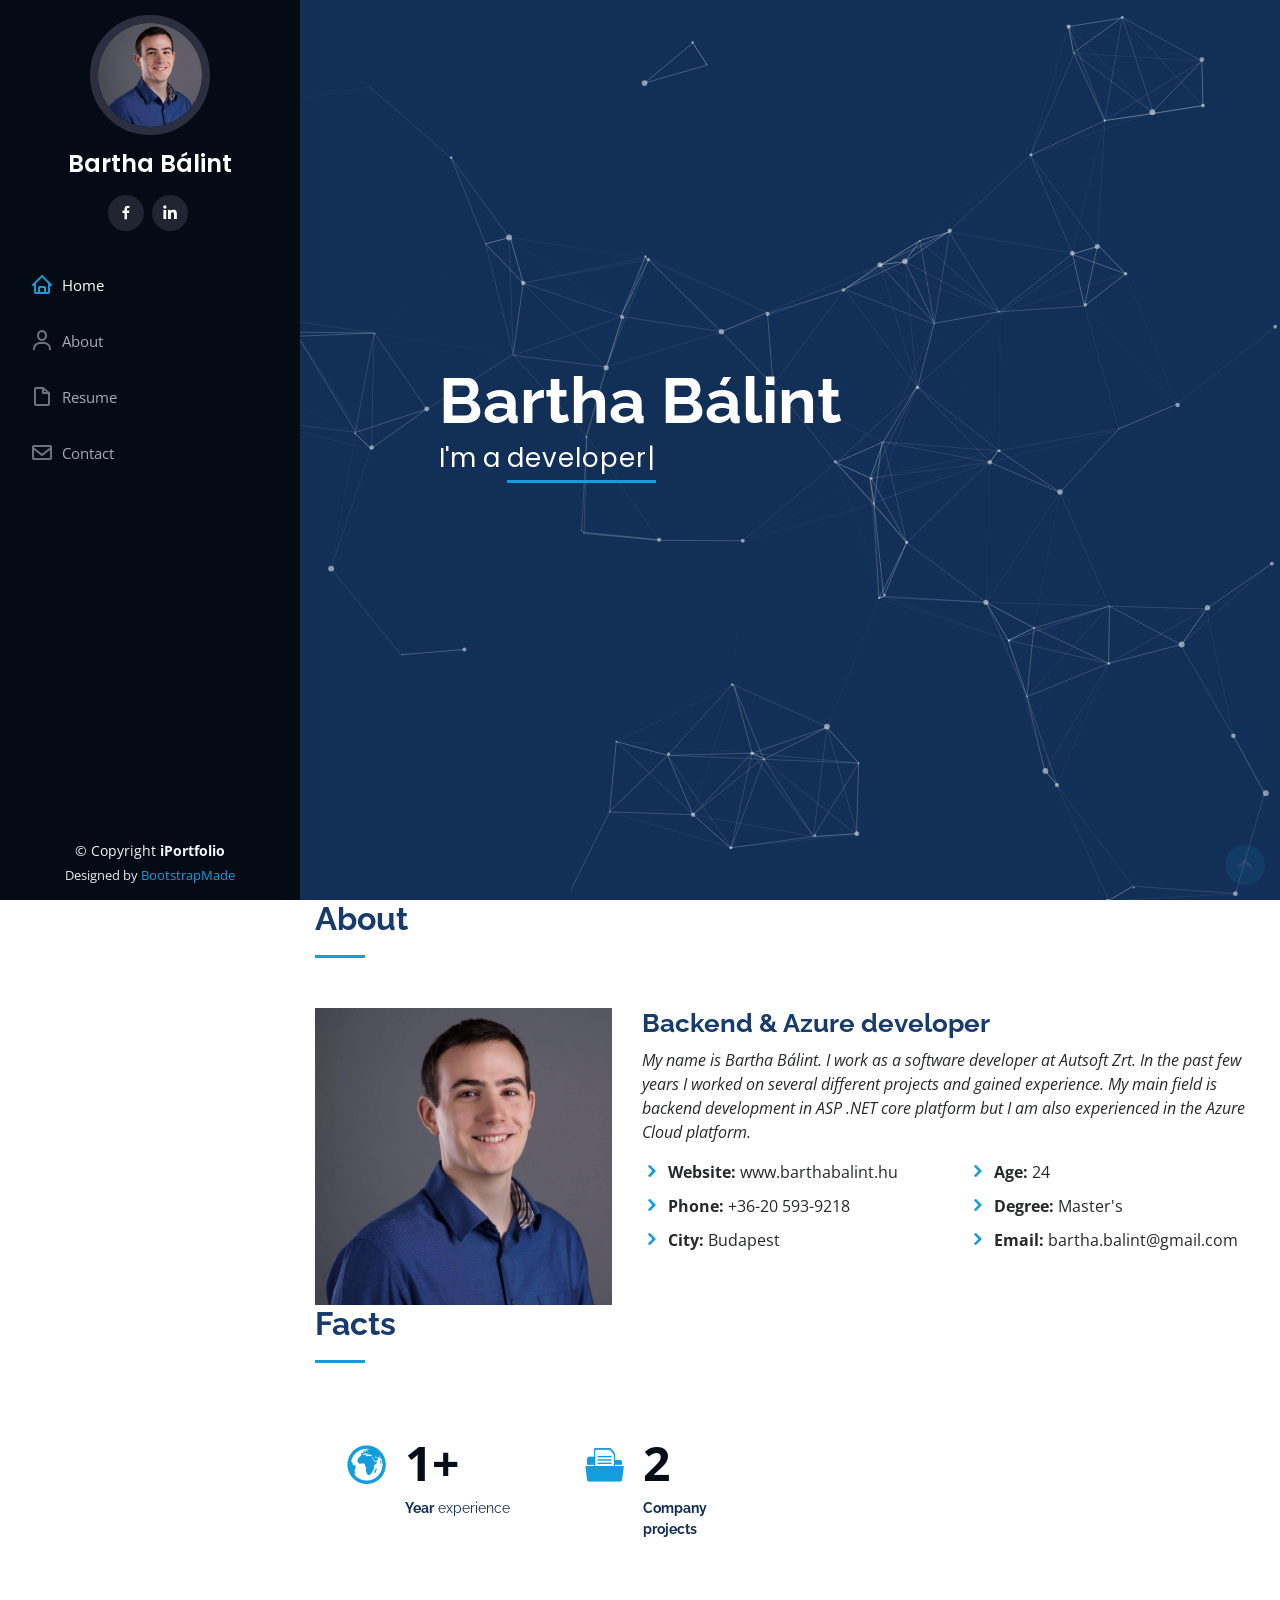
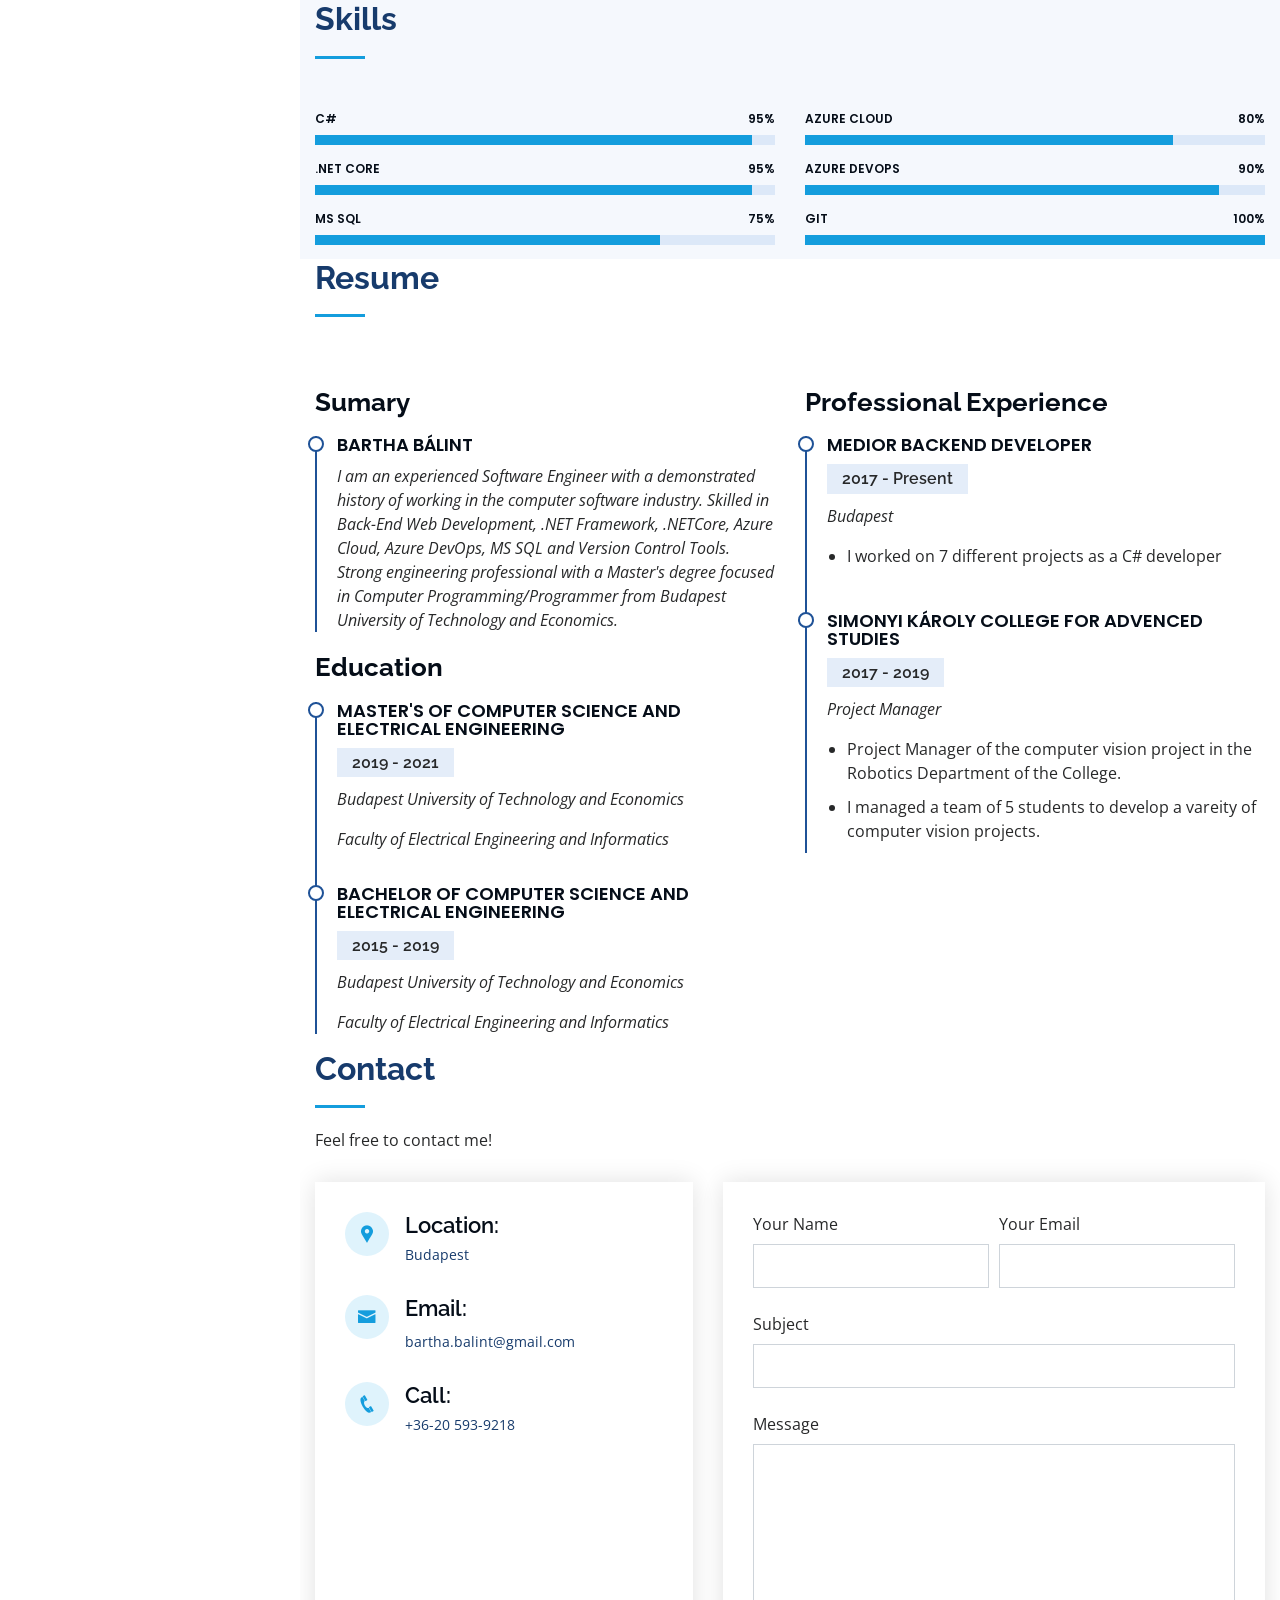
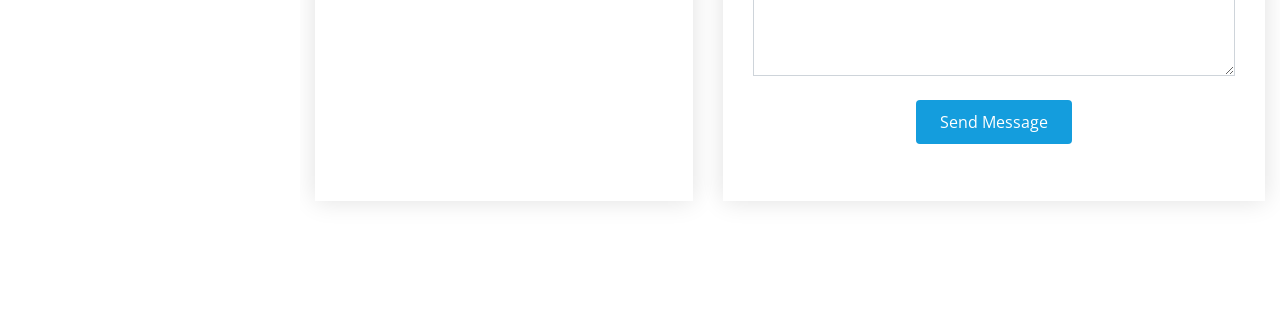
==== index.html @ 51ddffc6 "email fix" ====
<!DOCTYPE html>
<html lang="en">

<head>
  <meta charset="utf-8">
  <meta content="width=device-width, initial-scale=1.0" name="viewport">

  <title>Bálint Bartha's resume site</title>
  <meta content="" name="description">
  <meta content="" name="keywords">

  <!-- Favicons -->
  <link href="assets/img/bb-icon-29.jpg" rel="icon">
  <link href="assets/img/bb-icon-29.jpg" rel="apple-touch-icon">

  <!-- Google Fonts -->
  <link href="https://fonts.googleapis.com/css?family=Open+Sans:300,300i,400,400i,600,600i,700,700i|Raleway:300,300i,400,400i,500,500i,600,600i,700,700i|Poppins:300,300i,400,400i,500,500i,600,600i,700,700i" rel="stylesheet">

  <!-- Vendor CSS Files -->
  <link href="assets/vendor/bootstrap/css/bootstrap.min.css" rel="stylesheet">
  <link href="assets/vendor/icofont/icofont.min.css" rel="stylesheet">
  <link href="assets/vendor/boxicons/css/boxicons.min.css" rel="stylesheet">
  <link href="assets/vendor/venobox/venobox.css" rel="stylesheet">
  <link href="assets/vendor/owl.carousel/assets/owl.carousel.min.css" rel="stylesheet">
  <link href="assets/vendor/aos/aos.css" rel="stylesheet">

  <!-- Template Main CSS File -->
  <link href="assets/css/style.css" rel="stylesheet">

  <!-- =======================================================
  * Template Name: iPortfolio - v1.5.0
  * Template URL: https://bootstrapmade.com/iportfolio-bootstrap-portfolio-websites-template/
  * Author: BootstrapMade.com
  * License: https://bootstrapmade.com/license/
  ======================================================== -->
</head>

<body>

  <!-- ======= Mobile nav toggle button ======= -->
  <button type="button" class="mobile-nav-toggle d-xl-none"><i class="icofont-navigation-menu"></i></button>

  <!-- ======= Header ======= -->
  <header id="header">
    <div class="d-flex flex-column">

      <div class="profile">
        <img src="assets/img/profile-img.jpg" alt="" class="img-fluid rounded-circle">
        <h1 class="text-light"><a href="index.html">Bartha Bálint</a></h1>
        <div class="social-links mt-3 text-center">
          <!-- <a href="#" class="twitter"><i class="bx bxl-twitter"></i></a> -->
          <a href="https://www.facebook.com/bartha.balint96/" class="facebook"><i class="bx bxl-facebook"></i></a>
          <!-- <a href="#" class="instagram"><i class="bx bxl-instagram"></i></a> -->
          <!-- <a href="#" class="google-plus"><i class="bx bxl-skype"></i></a> -->
          <a href="https://www.linkedin.com/in/b%C3%A1lint-bartha-7a8b42166" class="linkedin"><i class="bx bxl-linkedin"></i></a>
        </div>
      </div>

      <nav class="nav-menu">
        <ul>
          <li class="active"><a href="index.html"><i class="bx bx-home"></i> <span>Home</span></a></li>
          <li><a href="#about"><i class="bx bx-user"></i> <span>About</span></a></li>
          <li><a href="#resume"><i class="bx bx-file-blank"></i> <span>Resume</span></a></li>
          <!-- <li><a href="#portfolio"><i class="bx bx-book-content"></i> Portfolio</a></li>
          <li><a href="#services"><i class="bx bx-server"></i> Services</a></li> -->
          <li><a href="#contact"><i class="bx bx-envelope"></i> Contact</a></li>

        </ul>
      </nav><!-- .nav-menu -->
      <button type="button" class="mobile-nav-toggle d-xl-none"><i class="icofont-navigation-menu"></i></button>

    </div>
  </header><!-- End Header -->
  
  <!-- ======= Hero Section ======= -->
  <section id="particles-js" class="d-flex flex-column justify-content-center align-items-center">
    <div class="hero-container" data-aos="fade-in">
      <h1>Bartha Bálint</h1>
      <p>I'm a <span class="typed" data-typed-items="developer"></span></p>
    </div>
    <!-- <div style="height: 500px; background-color: black;" id="particles-js"></div> -->
  </section><!-- End Hero -->

  <main id="main">

    <!-- ======= About Section ======= -->
    <section id="about" class="about">
      <div class="container">

        <div class="section-title">
          <h2>About</h2>
          <!-- <p>Magnam dolores commodi suscipit. Necessitatibus eius consequatur ex aliquid fuga eum quidem. Sit sint consectetur velit. Quisquam quos quisquam cupiditate. Et nemo qui impedit suscipit alias ea. Quia fugiat sit in iste officiis commodi quidem hic quas.</p> -->
        </div>

        <div class="row">
          <div class="col-lg-4" data-aos="fade-right">
            <img src="assets/img/profile-img.jpg" class="img-fluid" alt="">
          </div>
          <div class="col-lg-8 pt-4 pt-lg-0 content" data-aos="fade-left">
            <h3>Backend &amp; Azure developer</h3>
            <p class="font-italic">
              My name is Bartha Bálint. I work as a software developer at Autsoft Zrt. In the past few years I worked on several different projects and gained experience. My main field is backend development in ASP .NET core platform but I am also experienced in the Azure Cloud platform.
            </p>
            <div class="row">
              <div class="col-lg-6">
                <ul>
                  <li><i class="icofont-rounded-right"></i> <strong>Website:</strong> www.barthabalint.hu</li>
                  <li><i class="icofont-rounded-right"></i> <strong>Phone:</strong> +36-20 593-9218</li>
                  <li><i class="icofont-rounded-right"></i> <strong>City:</strong> Budapest</li>
                </ul>
              </div>
              <div class="col-lg-6">
                <ul>
                  <li><i class="icofont-rounded-right"></i> <strong>Age:</strong> 24</li>
                  <li><i class="icofont-rounded-right"></i> <strong>Degree:</strong> Master's</li>
                  <li><i class="icofont-rounded-right"></i> <strong>Email:</strong> bartha.balint@gmail.com</li>
                </ul>
              </div>
            </div>
            <!-- <p>
              Officiis eligendi itaque labore et dolorum mollitia officiis optio vero. Quisquam sunt adipisci omnis et ut. Nulla accusantium dolor incidunt officia tempore. Et eius omnis.
              Cupiditate ut dicta maxime officiis quidem quia. Sed et consectetur qui quia repellendus itaque neque. Aliquid amet quidem ut quaerat cupiditate. Ab et eum qui repellendus omnis culpa magni laudantium dolores.
            </p> -->
          </div>
        </div>

      </div>
    </section><!-- End About Section -->

    <!-- ======= Facts Section ======= -->
    <section id="facts" class="facts">
      <div class="container">

        <div class="section-title">
          <h2>Facts</h2>
          <!-- <p>Magnam dolores commodi suscipit. Necessitatibus eius consequatur ex aliquid fuga eum quidem. Sit sint consectetur velit. Quisquam quos quisquam cupiditate. Et nemo qui impedit suscipit alias ea. Quia fugiat sit in iste officiis commodi quidem hic quas.</p> -->
        </div>

        <div class="row no-gutters">

          <div class="col-lg-3 col-md-6 d-md-flex align-items-md-stretch" data-aos="fade-up">
            <div class="count-box">
              <i class="icofont-earth"></i>
              <div class="d-flex">
                <span class="ml-3" data-toggle="counter-up">2</span> <span class="ml-0">+</span>
              </div>
                <p><strong>Year</strong> experience</p>
            </div>
          </div>

          <div class="col-lg-3 col-md-6 d-md-flex align-items-md-stretch" data-aos="fade-up" data-aos-delay="100">
            <div class="count-box">
              <i class="icofont-document-folder"></i>
              <span data-toggle="counter-up">7</span>
              <p><strong>Company projects</strong></p>
            </div>
          </div>

          <!-- <div class="col-lg-3 col-md-6 d-md-flex align-items-md-stretch" data-aos="fade-up" data-aos-delay="200">
            <div class="count-box">
              <i class="icofont-live-support"></i>
              <span data-toggle="counter-up">1,463</span>
              <p><strong>Hours Of Support</strong> aut commodi quaerat</p>
            </div>
          </div>

          <div class="col-lg-3 col-md-6 d-md-flex align-items-md-stretch" data-aos="fade-up" data-aos-delay="300">
            <div class="count-box">
              <i class="icofont-users-alt-5"></i>
              <span data-toggle="counter-up">15</span>
              <p><strong>Hard Workers</strong> rerum asperiores dolor</p>
            </div>
          </div> -->

        </div>

      </div>
    </section><!-- End Facts Section -->

    <!-- ======= Skills Section ======= -->
    <section id="skills" class="skills section-bg">
      <div class="container">

        <div class="section-title">
          <h2>Skills</h2>
          <!-- <p>Magnam dolores commodi suscipit. Necessitatibus eius consequatur ex aliquid fuga eum quidem. Sit sint consectetur velit. Quisquam quos quisquam cupiditate. Et nemo qui impedit suscipit alias ea. Quia fugiat sit in iste officiis commodi quidem hic quas.</p> -->
        </div>

        <div class="row skills-content">

          <div class="col-lg-6" data-aos="fade-up">

            <div class="progress">
              <span class="skill">C# <i class="val">95%</i></span>
              <div class="progress-bar-wrap">
                <div class="progress-bar" role="progressbar" aria-valuenow="95" aria-valuemin="0" aria-valuemax="100"></div>
              </div>
            </div>

            <div class="progress">
              <span class="skill">.NET Core <i class="val">95%</i></span>
              <div class="progress-bar-wrap">
                <div class="progress-bar" role="progressbar" aria-valuenow="95" aria-valuemin="0" aria-valuemax="100"></div>
              </div>
            </div>

            <div class="progress">
              <span class="skill">MS SQL <i class="val">75%</i></span>
              <div class="progress-bar-wrap">
                <div class="progress-bar" role="progressbar" aria-valuenow="75" aria-valuemin="0" aria-valuemax="100"></div>
              </div>
            </div>

          </div>

          <div class="col-lg-6" data-aos="fade-up" data-aos-delay="100">

            <div class="progress">
              <span class="skill">Azure Cloud <i class="val">80%</i></span>
              <div class="progress-bar-wrap">
                <div class="progress-bar" role="progressbar" aria-valuenow="80" aria-valuemin="0" aria-valuemax="100"></div>
              </div>
            </div>

            <div class="progress">
              <span class="skill">Azure DevOps <i class="val">90%</i></span>
              <div class="progress-bar-wrap">
                <div class="progress-bar" role="progressbar" aria-valuenow="90" aria-valuemin="0" aria-valuemax="100"></div>
              </div>
            </div>

            <div class="progress">
              <span class="skill">Git <i class="val">100%</i></span>
              <div class="progress-bar-wrap">
                <div class="progress-bar" role="progressbar" aria-valuenow="100" aria-valuemin="0" aria-valuemax="100"></div>
              </div>
            </div>

          </div>

        </div>

      </div>
    </section><!-- End Skills Section -->

    <!-- ======= Resume Section ======= -->
    <section id="resume" class="resume">
      <div class="container">

        <div class="section-title">
          <h2>Resume</h2>
          <!-- <p>Magnam dolores commodi suscipit. Necessitatibus eius consequatur ex aliquid fuga eum quidem. Sit sint consectetur velit. Quisquam quos quisquam cupiditate. Et nemo qui impedit suscipit alias ea. Quia fugiat sit in iste officiis commodi quidem hic quas.</p> -->
        </div>

        <div class="row">
          <div class="col-lg-6" data-aos="fade-up">
            <h3 class="resume-title">Sumary</h3>
            <div class="resume-item pb-0">
              <h4>Bartha Bálint</h4>
              <p><em>I am an experienced Software Engineer with a demonstrated history of working in the computer software industry. Skilled in Back-End Web Development, .NET Framework, .NETCore, Azure Cloud, Azure DevOps, MS SQL and Version Control Tools. Strong engineering professional with a Master's degree focused in Computer Programming/Programmer from Budapest University of Technology and Economics. </em></p>
              <!-- <ul>
                <li>Budapest, HU</li>
                <li>(123) 456-7891</li>
                <li>alice.barkley@example.com</li>
              </ul> -->
            </div>

            <h3 class="resume-title">Education</h3>
            <div class="resume-item">
              <h4>Master's of Computer science and Electrical engineering</h4>
              <h5>2019 - 2021</h5>
              <p><em>Budapest University of Technology and Economics</em></p>
              <p><em>Faculty of Electrical Engineering and Informatics</em></p>
              <!-- <p>Qui deserunt veniam. Et sed aliquam labore tempore sed quisquam iusto autem sit. Ea vero voluptatum qui ut dignissimos deleniti nerada porti sand markend</p> -->
            </div>
            <div class="resume-item">
              <h4>Bachelor of Computer science and Electrical engineering</h4>
              <h5>2015 - 2019</h5>
              <p><em>Budapest University of Technology and Economics</em></p>
              <p><em>Faculty of Electrical Engineering and Informatics</em></p>
              <!-- <p>Quia nobis sequi est occaecati aut. Repudiandae et iusto quae reiciendis et quis Eius vel ratione eius unde vitae rerum voluptates asperiores voluptatem Earum molestiae consequatur neque etlon sader mart dila</p> -->
            </div>
          </div>
          <div class="col-lg-6" data-aos="fade-up" data-aos-delay="100">
            <h3 class="resume-title">Professional Experience</h3>
            <div class="resume-item">
              <h4>Medior backend developer</h4>
              <h5>2017 - Present</h5>
              <p><em>Budapest</em></p>
              <ul>
                <li>I worked on 7 different projects as a C# developer</li>
              </ul>
            </div>
            <div class="resume-item">
              <h4>Simonyi Károly College for Advenced Studies</h4>
              <h5>2017 - 2019</h5>
              <p><em>Project Manager</em></p>
              <ul>
                <li>Project Manager of the computer vision project in the Robotics Department of the College.</li>
                <li>I managed a team of 5 students to develop a vareity of computer vision projects.</li>
              </ul>
            </div>
          </div>
        </div>

      </div>
    </section><!-- End Resume Section -->

    <!-- ======= Portfolio Section ======= -->
    <!-- <section id="portfolio" class="portfolio section-bg">
      <div class="container">

        <div class="section-title">
          <h2>Portfolio</h2>
          <p>Magnam dolores commodi suscipit. Necessitatibus eius consequatur ex aliquid fuga eum quidem. Sit sint consectetur velit. Quisquam quos quisquam cupiditate. Et nemo qui impedit suscipit alias ea. Quia fugiat sit in iste officiis commodi quidem hic quas.</p>
        </div>

        <div class="row" data-aos="fade-up">
          <div class="col-lg-12 d-flex justify-content-center">
            <ul id="portfolio-flters">
              <li data-filter="*" class="filter-active">All</li>
              <li data-filter=".filter-app">App</li>
              <li data-filter=".filter-card">Card</li>
              <li data-filter=".filter-web">Web</li>
            </ul>
          </div>
        </div>

        <div class="row portfolio-container" data-aos="fade-up" data-aos-delay="100">

          <div class="col-lg-4 col-md-6 portfolio-item filter-app">
            <div class="portfolio-wrap">
              <img src="assets/img/portfolio/portfolio-1.jpg" class="img-fluid" alt="">
              <div class="portfolio-links">
                <a href="assets/img/portfolio/portfolio-1.jpg" data-gall="portfolioGallery" class="venobox" title="App 1"><i class="bx bx-plus"></i></a>
                <a href="portfolio-details.html" title="More Details"><i class="bx bx-link"></i></a>
              </div>
            </div>
          </div>

          <div class="col-lg-4 col-md-6 portfolio-item filter-web">
            <div class="portfolio-wrap">
              <img src="assets/img/portfolio/portfolio-2.jpg" class="img-fluid" alt="">
              <div class="portfolio-links">
                <a href="assets/img/portfolio/portfolio-2.jpg" data-gall="portfolioGallery" class="venobox" title="Web 3"><i class="bx bx-plus"></i></a>
                <a href="portfolio-details.html" title="More Details"><i class="bx bx-link"></i></a>
              </div>
            </div>
          </div>

          <div class="col-lg-4 col-md-6 portfolio-item filter-app">
            <div class="portfolio-wrap">
              <img src="assets/img/portfolio/portfolio-3.jpg" class="img-fluid" alt="">
              <div class="portfolio-links">
                <a href="assets/img/portfolio/portfolio-3.jpg" data-gall="portfolioGallery" class="venobox" title="App 2"><i class="bx bx-plus"></i></a>
                <a href="portfolio-details.html" title="More Details"><i class="bx bx-link"></i></a>
              </div>
            </div>
          </div>

          <div class="col-lg-4 col-md-6 portfolio-item filter-card">
            <div class="portfolio-wrap">
              <img src="assets/img/portfolio/portfolio-4.jpg" class="img-fluid" alt="">
              <div class="portfolio-links">
                <a href="assets/img/portfolio/portfolio-4.jpg" data-gall="portfolioGallery" class="venobox" title="Card 2"><i class="bx bx-plus"></i></a>
                <a href="portfolio-details.html" title="More Details"><i class="bx bx-link"></i></a>
              </div>
            </div>
          </div>

          <div class="col-lg-4 col-md-6 portfolio-item filter-web">
            <div class="portfolio-wrap">
              <img src="assets/img/portfolio/portfolio-5.jpg" class="img-fluid" alt="">
              <div class="portfolio-links">
                <a href="assets/img/portfolio/portfolio-5.jpg" data-gall="portfolioGallery" class="venobox" title="Web 2"><i class="bx bx-plus"></i></a>
                <a href="portfolio-details.html" title="More Details"><i class="bx bx-link"></i></a>
              </div>
            </div>
          </div>

          <div class="col-lg-4 col-md-6 portfolio-item filter-app">
            <div class="portfolio-wrap">
              <img src="assets/img/portfolio/portfolio-6.jpg" class="img-fluid" alt="">
              <div class="portfolio-links">
                <a href="assets/img/portfolio/portfolio-6.jpg" data-gall="portfolioGallery" class="venobox" title="App 3"><i class="bx bx-plus"></i></a>
                <a href="portfolio-details.html" title="More Details"><i class="bx bx-link"></i></a>
              </div>
            </div>
          </div>

          <div class="col-lg-4 col-md-6 portfolio-item filter-card">
            <div class="portfolio-wrap">
              <img src="assets/img/portfolio/portfolio-7.jpg" class="img-fluid" alt="">
              <div class="portfolio-links">
                <a href="assets/img/portfolio/portfolio-7.jpg" data-gall="portfolioGallery" class="venobox" title="Card 1"><i class="bx bx-plus"></i></a>
                <a href="portfolio-details.html" title="More Details"><i class="bx bx-link"></i></a>
              </div>
            </div>
          </div>

          <div class="col-lg-4 col-md-6 portfolio-item filter-card">
            <div class="portfolio-wrap">
              <img src="assets/img/portfolio/portfolio-8.jpg" class="img-fluid" alt="">
              <div class="portfolio-links">
                <a href="assets/img/portfolio/portfolio-8.jpg" data-gall="portfolioGallery" class="venobox" title="Card 3"><i class="bx bx-plus"></i></a>
                <a href="portfolio-details.html" title="More Details"><i class="bx bx-link"></i></a>
              </div>
            </div>
          </div>

          <div class="col-lg-4 col-md-6 portfolio-item filter-web">
            <div class="portfolio-wrap">
              <img src="assets/img/portfolio/portfolio-9.jpg" class="img-fluid" alt="">
              <div class="portfolio-links">
                <a href="assets/img/portfolio/portfolio-9.jpg" data-gall="portfolioGallery" class="venobox" title="Web 3"><i class="bx bx-plus"></i></a>
                <a href="portfolio-details.html" title="More Details"><i class="bx bx-link"></i></a>
              </div>
            </div>
          </div>

        </div>

      </div>
    </section>End Portfolio Section -->

    <!-- ======= Services Section ======= -->
    <!-- <section id="services" class="services">
      <div class="container">

        <div class="section-title">
          <h2>Services</h2>
          <p>Magnam dolores commodi suscipit. Necessitatibus eius consequatur ex aliquid fuga eum quidem. Sit sint consectetur velit. Quisquam quos quisquam cupiditate. Et nemo qui impedit suscipit alias ea. Quia fugiat sit in iste officiis commodi quidem hic quas.</p>
        </div>

        <div class="row">
          <div class="col-lg-4 col-md-6 icon-box" data-aos="fade-up">
            <div class="icon"><i class="icofont-computer"></i></div>
            <h4 class="title"><a href="">Lorem Ipsum</a></h4>
            <p class="description">Voluptatum deleniti atque corrupti quos dolores et quas molestias excepturi sint occaecati cupiditate non provident</p>
          </div>
          <div class="col-lg-4 col-md-6 icon-box" data-aos="fade-up" data-aos-delay="100">
            <div class="icon"><i class="icofont-chart-bar-graph"></i></div>
            <h4 class="title"><a href="">Dolor Sitema</a></h4>
            <p class="description">Minim veniam, quis nostrud exercitation ullamco laboris nisi ut aliquip ex ea commodo consequat tarad limino ata</p>
          </div>
          <div class="col-lg-4 col-md-6 icon-box" data-aos="fade-up" data-aos-delay="200">
            <div class="icon"><i class="icofont-earth"></i></div>
            <h4 class="title"><a href="">Sed ut perspiciatis</a></h4>
            <p class="description">Duis aute irure dolor in reprehenderit in voluptate velit esse cillum dolore eu fugiat nulla pariatur</p>
          </div>
          <div class="col-lg-4 col-md-6 icon-box" data-aos="fade-up" data-aos-delay="300">
            <div class="icon"><i class="icofont-image"></i></div>
            <h4 class="title"><a href="">Magni Dolores</a></h4>
            <p class="description">Excepteur sint occaecat cupidatat non proident, sunt in culpa qui officia deserunt mollit anim id est laborum</p>
          </div>
          <div class="col-lg-4 col-md-6 icon-box" data-aos="fade-up" data-aos-delay="400">
            <div class="icon"><i class="icofont-settings"></i></div>
            <h4 class="title"><a href="">Nemo Enim</a></h4>
            <p class="description">At vero eos et accusamus et iusto odio dignissimos ducimus qui blanditiis praesentium voluptatum deleniti atque</p>
          </div>
          <div class="col-lg-4 col-md-6 icon-box" data-aos="fade-up" data-aos-delay="500">
            <div class="icon"><i class="icofont-tasks-alt"></i></div>
            <h4 class="title"><a href="">Eiusmod Tempor</a></h4>
            <p class="description">Et harum quidem rerum facilis est et expedita distinctio. Nam libero tempore, cum soluta nobis est eligendi</p>
          </div>
        </div>

      </div>
    </section>End Services Section -->

    <!-- ======= Testimonials Section ======= -->
    <!-- <section id="testimonials" class="testimonials section-bg">
      <div class="container">

        <div class="section-title">
          <h2>Testimonials</h2>
          <p>Magnam dolores commodi suscipit. Necessitatibus eius consequatur ex aliquid fuga eum quidem. Sit sint consectetur velit. Quisquam quos quisquam cupiditate. Et nemo qui impedit suscipit alias ea. Quia fugiat sit in iste officiis commodi quidem hic quas.</p>
        </div>

        <div class="owl-carousel testimonials-carousel">

          <div class="testimonial-item" data-aos="fade-up">
            <p>
              <i class="bx bxs-quote-alt-left quote-icon-left"></i>
              Proin iaculis purus consequat sem cure digni ssim donec porttitora entum suscipit rhoncus. Accusantium quam, ultricies eget id, aliquam eget nibh et. Maecen aliquam, risus at semper.
              <i class="bx bxs-quote-alt-right quote-icon-right"></i>
            </p>
            <img src="assets/img/testimonials/testimonials-1.jpg" class="testimonial-img" alt="">
            <h3>Saul Goodman</h3>
            <h4>Ceo &amp; Founder</h4>
          </div>

          <div class="testimonial-item" data-aos="fade-up" data-aos-delay="100">
            <p>
              <i class="bx bxs-quote-alt-left quote-icon-left"></i>
              Export tempor illum tamen malis malis eram quae irure esse labore quem cillum quid cillum eram malis quorum velit fore eram velit sunt aliqua noster fugiat irure amet legam anim culpa.
              <i class="bx bxs-quote-alt-right quote-icon-right"></i>
            </p>
            <img src="assets/img/testimonials/testimonials-2.jpg" class="testimonial-img" alt="">
            <h3>Sara Wilsson</h3>
            <h4>Designer</h4>
          </div>

          <div class="testimonial-item" data-aos="fade-up" data-aos-delay="200">
            <p>
              <i class="bx bxs-quote-alt-left quote-icon-left"></i>
              Enim nisi quem export duis labore cillum quae magna enim sint quorum nulla quem veniam duis minim tempor labore quem eram duis noster aute amet eram fore quis sint minim.
              <i class="bx bxs-quote-alt-right quote-icon-right"></i>
            </p>
            <img src="assets/img/testimonials/testimonials-3.jpg" class="testimonial-img" alt="">
            <h3>Jena Karlis</h3>
            <h4>Store Owner</h4>
          </div>

          <div class="testimonial-item" data-aos="fade-up" data-aos-delay="300">
            <p>
              <i class="bx bxs-quote-alt-left quote-icon-left"></i>
              Fugiat enim eram quae cillum dolore dolor amet nulla culpa multos export minim fugiat minim velit minim dolor enim duis veniam ipsum anim magna sunt elit fore quem dolore labore illum veniam.
              <i class="bx bxs-quote-alt-right quote-icon-right"></i>
            </p>
            <img src="assets/img/testimonials/testimonials-4.jpg" class="testimonial-img" alt="">
            <h3>Matt Brandon</h3>
            <h4>Freelancer</h4>
          </div>

          <div class="testimonial-item" data-aos="fade-up" data-aos-delay="400">
            <p>
              <i class="bx bxs-quote-alt-left quote-icon-left"></i>
              Quis quorum aliqua sint quem legam fore sunt eram irure aliqua veniam tempor noster veniam enim culpa labore duis sunt culpa nulla illum cillum fugiat legam esse veniam culpa fore nisi cillum quid.
              <i class="bx bxs-quote-alt-right quote-icon-right"></i>
            </p>
            <img src="assets/img/testimonials/testimonials-5.jpg" class="testimonial-img" alt="">
            <h3>John Larson</h3>
            <h4>Entrepreneur</h4>
          </div>

        </div>

      </div>
    </section>End Testimonials Section -->

    <!-- ======= Contact Section ======= -->
    <section id="contact" class="contact">
      <div class="container">

        <div class="section-title">
          <h2>Contact</h2>
          <p>Feel free to contact me!</p>
        </div>

        <div class="row" data-aos="fade-in">

          <div class="col-lg-5 d-flex align-items-stretch">
            <div class="info">
              <div class="address">
                <i class="icofont-google-map"></i>
                <h4>Location:</h4>
                <p>Budapest</p>
              </div>

              <div class="email">
                <i class="icofont-envelope"></i>
                <h4>Email:</h4>
                <p>bartha.balint@gmail.com</p>
              </div>

              <div class="phone">
                <i class="icofont-phone"></i>
                <h4>Call:</h4>
                <p>+36-20 593-9218</p>
              </div>
              <iframe src="https://www.google.com/maps/embed?pb=!1m18!1m12!1m3!1d172572.09896265162!2d18.989876967779367!3d47.48135976958316!2m3!1f0!2f0!3f0!3m2!1i1024!2i768!4f13.1!3m3!1m2!1s0x4741c334d1d4cfc9%3A0x400c4290c1e1160!2sBudapest!5e0!3m2!1sen!2shu!4v1609585950887!5m2!1sen!2shu" width="400" height="300" frameborder="0" style="border:0;" allowfullscreen="" aria-hidden="false" tabindex="0"></iframe>
              <!-- <iframe src="https://www.google.com/maps/embed?pb=!1m14!1m8!1m3!1d12097.433213460943!2d-74.0062269!3d40.7101282!3m2!1i1024!2i768!4f13.1!3m3!1m2!1s0x0%3A0xb89d1fe6bc499443!2sDowntown+Conference+Center!5e0!3m2!1smk!2sbg!4v1539943755621" frameborder="0" style="border:0; width: 100%; height: 290px;" allowfullscreen></iframe> -->
            </div>

          </div>

          <div class="col-lg-7 mt-5 mt-lg-0 d-flex align-items-stretch">
            <form action="forms/contact.php" method="post" role="form" class="php-email-form">
              <div class="form-row">
                <div class="form-group col-md-6">
                  <label for="name">Your Name</label>
                  <input type="text" name="name" class="form-control" id="name" data-rule="minlen:4" data-msg="Please enter at least 4 chars" />
                  <div class="validate"></div>
                </div>
                <div class="form-group col-md-6">
                  <label for="name">Your Email</label>
                  <input type="email" class="form-control" name="email" id="email" data-rule="email" data-msg="Please enter a valid email" />
                  <div class="validate"></div>
                </div>
              </div>
              <div class="form-group">
                <label for="name">Subject</label>
                <input type="text" class="form-control" name="subject" id="subject" data-rule="minlen:4" data-msg="Please enter at least 8 chars of subject" />
                <div class="validate"></div>
              </div>
              <div class="form-group">
                <label for="name">Message</label>
                <textarea class="form-control" name="message" rows="10" data-rule="required" data-msg="Please write something for us"></textarea>
                <div class="validate"></div>
              </div>
              <div class="mb-3">
                <div class="loading">Loading</div>
                <div class="error-message"></div>
                <div class="sent-message">Your message has been sent. Thank you!</div>
              </div>
              <div class="text-center"><button type="submit">Send Message</button></div>
            </form>
          </div>

        </div>

      </div>
    </section><!-- End Contact Section -->

  </main><!-- End #main -->

  <!-- ======= Footer ======= -->
  <footer id="footer">
    <div class="container">
      <div class="copyright">
        &copy; Copyright <strong><span>iPortfolio</span></strong>
      </div>
      <div class="credits">
        <!-- All the links in the footer should remain intact. -->
        <!-- You can delete the links only if you purchased the pro version. -->
        <!-- Licensing information: https://bootstrapmade.com/license/ -->
        <!-- Purchase the pro version with working PHP/AJAX contact form: https://bootstrapmade.com/iportfolio-bootstrap-portfolio-websites-template/ -->
        Designed by <a href="https://bootstrapmade.com/">BootstrapMade</a>
      </div>
    </div>
  </footer><!-- End  Footer -->

  <a href="#" class="back-to-top"><i class="icofont-simple-up"></i></a>

  <!-- Vendor JS Files -->
  <script src="assets/vendor/jquery/jquery.min.js"></script>
  <script src="assets/vendor/bootstrap/js/bootstrap.bundle.min.js"></script>
  <script src="assets/vendor/jquery.easing/jquery.easing.min.js"></script>
  <script src="assets/vendor/php-email-form/validate.js"></script>
  <script src="assets/vendor/waypoints/jquery.waypoints.min.js"></script>
  <script src="assets/vendor/counterup/counterup.min.js"></script>
  <script src="assets/vendor/isotope-layout/isotope.pkgd.min.js"></script>
  <script src="assets/vendor/venobox/venobox.min.js"></script>
  <script src="assets/vendor/owl.carousel/owl.carousel.min.js"></script>
  <script src="assets/vendor/typed.js/typed.min.js"></script>
  <script src="assets/vendor/aos/aos.js"></script>
  <script src="assets/js/particles.min.js"></script>
  
  <!-- Template Main JS File -->
  <script src="assets/js/main.js"></script>
  <script>particlesJS.load('particles-js', 'assets/js/particles.json', function() {
    console.log('callback - particles.js config loaded');
  });</script>

</body>

</html>
---- assets/css/style.css ----
/**
* Template Name: iPortfolio - v1.5.0
* Template URL: https://bootstrapmade.com/iportfolio-bootstrap-portfolio-websites-template/
* Author: BootstrapMade.com
* License: https://bootstrapmade.com/license/
*/

/*--------------------------------------------------------------
# General
--------------------------------------------------------------*/
body {
  font-family: "Open Sans", sans-serif;
  color: #272829;
}

a {
  color: #149ddd;
}

a:hover {
  color: #37b3ed;
  text-decoration: none;
}

h1, h2, h3, h4, h5, h6 {
  font-family: "Raleway", sans-serif;
}

/*--------------------------------------------------------------
# Back to top button
--------------------------------------------------------------*/
.back-to-top {
  position: fixed;
  display: none;
  width: 40px;
  height: 40px;
  border-radius: 50px;
  right: 15px;
  bottom: 15px;
  background: #149ddd;
  color: #fff;
  transition: display 0.5s ease-in-out;
  z-index: 99999;
}

.back-to-top i {
  font-size: 24px;
  position: absolute;
  top: 7px;
  left: 8px;
}

.back-to-top:hover {
  color: #fff;
  background: #2eafec;
  transition: background 0.2s ease-in-out;
}

/*--------------------------------------------------------------
# Header
--------------------------------------------------------------*/
#header {
  position: fixed;
  top: 0;
  left: 0;
  bottom: 0;
  width: 300px;
  transition: all ease-in-out 0.5s;
  z-index: 9997;
  transition: all 0.5s;
  padding: 0 15px;
  background: #040b14;
  overflow-y: auto;
}

#header .profile img {
  margin: 15px auto;
  display: block;
  width: 120px;
  border: 8px solid #2c2f3f;
}

#header .profile h1 {
  font-size: 24px;
  margin: 0;
  padding: 0;
  font-weight: 600;
  -moz-text-align-last: center;
  text-align-last: center;
  font-family: "Poppins", sans-serif;
}

#header .profile h1 a, #header .profile h1 a:hover {
  color: #fff;
  text-decoration: none;
}

#header .profile .social-links a {
  font-size: 18px;
  display: inline-block;
  background: #212431;
  color: #fff;
  line-height: 1;
  padding: 8px 0;
  margin-right: 4px;
  border-radius: 50%;
  text-align: center;
  width: 36px;
  height: 36px;
  transition: 0.3s;
}

#header .profile .social-links a:hover {
  background: #149ddd;
  color: #fff;
  text-decoration: none;
}

#main {
  margin-left: 300px;
}

@media (max-width: 1199px) {
  #header {
    left: -300px;
  }
  #main {
    margin-left: 0;
  }
}

/*--------------------------------------------------------------
# Navigation Menu
--------------------------------------------------------------*/
/* Desktop Navigation */
.nav-menu {
  padding-top: 30px;
}

.nav-menu * {
  margin: 0;
  padding: 0;
  list-style: none;
}

.nav-menu > ul > li {
  position: relative;
  white-space: nowrap;
}

.nav-menu a {
  display: flex;
  align-items: center;
  color: #a8a9b4;
  padding: 12px 15px;
  margin-bottom: 8px;
  transition: 0.3s;
  font-size: 15px;
}

.nav-menu a i {
  font-size: 24px;
  padding-right: 8px;
  color: #6f7180;
}

.nav-menu a:hover, .nav-menu .active > a, .nav-menu li:hover > a {
  text-decoration: none;
  color: #fff;
}

.nav-menu a:hover i, .nav-menu .active > a i, .nav-menu li:hover > a i {
  color: #149ddd;
}

/* Mobile Navigation */
.mobile-nav-toggle {
  position: fixed;
  right: 15px;
  top: 15px;
  z-index: 9998;
  border: 0;
  background: none;
  font-size: 24px;
  transition: all 0.4s;
  outline: none !important;
  line-height: 1;
  cursor: pointer;
  text-align: right;
}

.mobile-nav-toggle i {
  color: #149ddd;
}

.mobile-nav-active {
  overflow: hidden;
}

.mobile-nav-active #header {
  left: 0;
}

.mobile-nav-active .mobile-nav-toggle i {
  color: #fff;
}

/*--------------------------------------------------------------
# Hero Section
--------------------------------------------------------------*/
#particles-js {
  width: 100%;
  height: 100vh;
  /* background: url("../img/hero-bg.png") top center; */
  background-color: #122f57;
  background-size: cover;
}

#particles-js:before {
  content: "";
  /* background: rgba(5, 13, 24, 0.3); */
  position: absolute;
  bottom: 0;
  top: 0;
  left: 0;
  right: 0;
  z-index: 1;
}

#particles-js .hero-container {
  position: absolute;
  z-index: 2;
  min-width: 300px;
}

#particles-js h1 {
  margin: 0 0 10px 0;
  font-size: 64px;
  font-weight: 700;
  line-height: 56px;
  color: #fff;
}

#particles-js p {
  color: #fff;
  margin-bottom: 50px;
  font-size: 26px;
  font-family: "Poppins", sans-serif;
}

#particles-js p span {
  color: #fff;
  padding-bottom: 4px;
  letter-spacing: 1px;
  border-bottom: 3px solid #149ddd;
}

@media (min-width: 1024px) {
  #particles-js {
    background-attachment: fixed;
  }
}

@media (max-width: 768px) {
  #particles-js h1 {
    font-size: 28px;
    line-height: 36px;
  }
  #particles-js h2 {
    font-size: 18px;
    line-height: 24px;
    margin-bottom: 30px;
  }
}

/*--------------------------------------------------------------
# Sections General
--------------------------------------------------------------*/
section {
  /* padding: 60px 0; */
  overflow: hidden;
}

.section-bg {
  background: #f5f8fd;
}

.section-title {
  padding-bottom: 30px;
}

.section-title h2 {
  font-size: 32px;
  font-weight: bold;
  margin-bottom: 20px;
  padding-bottom: 20px;
  position: relative;
  color: #173b6c;
}

.section-title h2::after {
  content: '';
  position: absolute;
  display: block;
  width: 50px;
  height: 3px;
  background: #149ddd;
  bottom: 0;
  left: 0;
}

.section-title p {
  margin-bottom: 0;
}

/*--------------------------------------------------------------
# About
--------------------------------------------------------------*/
.about .content h3 {
  font-weight: 700;
  font-size: 26px;
  color: #173b6c;
}

.about .content ul {
  list-style: none;
  padding: 0;
}

.about .content ul li {
  padding-bottom: 10px;
}

.about .content ul i {
  font-size: 20px;
  padding-right: 2px;
  color: #149ddd;
}

.about .content p:last-child {
  margin-bottom: 0;
}

/*--------------------------------------------------------------
# Facts
--------------------------------------------------------------*/
.facts {
  padding-bottom: 30px;
}

.facts .count-box {
  padding: 30px;
  width: 100%;
}

.facts .count-box i {
  display: block;
  font-size: 44px;
  color: #149ddd;
  float: left;
}

.facts .count-box span {
  font-size: 48px;
  line-height: 40px;
  display: block;
  font-weight: 700;
  color: #050d18;
  margin-left: 60px;
}

.facts .count-box p {
  padding: 15px 0 0 0;
  margin: 0 0 0 60px;
  font-family: "Raleway", sans-serif;
  font-size: 14px;
  color: #122f57;
}

.facts .count-box a {
  font-weight: 600;
  display: block;
  margin-top: 20px;
  color: #122f57;
  font-size: 15px;
  font-family: "Poppins", sans-serif;
  transition: ease-in-out 0.3s;
}

.facts .count-box a:hover {
  color: #1f5297;
}

/*--------------------------------------------------------------
# Akills
--------------------------------------------------------------*/
.skills .progress {
  height: 50px;
  display: block;
  background: none;
}

.skills .progress .skill {
  padding: 10px 0;
  margin: 0 0 6px 0;
  text-transform: uppercase;
  display: block;
  font-weight: 600;
  font-family: "Poppins", sans-serif;
  color: #050d18;
}

.skills .progress .skill .val {
  float: right;
  font-style: normal;
}

.skills .progress-bar-wrap {
  background: #dce8f8;
}

.skills .progress-bar {
  width: 1px;
  height: 10px;
  transition: .9s;
  background-color: #149ddd;
}

/*--------------------------------------------------------------
# Resume
--------------------------------------------------------------*/
.resume .resume-title {
  font-size: 26px;
  font-weight: 700;
  margin-top: 20px;
  margin-bottom: 20px;
  color: #050d18;
}

.resume .resume-item {
  padding: 0 0 20px 20px;
  margin-top: -2px;
  border-left: 2px solid #1f5297;
  position: relative;
}

.resume .resume-item h4 {
  line-height: 18px;
  font-size: 18px;
  font-weight: 600;
  text-transform: uppercase;
  font-family: "Poppins", sans-serif;
  color: #050d18;
  margin-bottom: 10px;
}

.resume .resume-item h5 {
  font-size: 16px;
  background: #e4edf9;
  padding: 5px 15px;
  display: inline-block;
  font-weight: 600;
  margin-bottom: 10px;
}

.resume .resume-item ul {
  padding-left: 20px;
}

.resume .resume-item ul li {
  padding-bottom: 10px;
}

.resume .resume-item:last-child {
  padding-bottom: 0;
}

.resume .resume-item::before {
  content: "";
  position: absolute;
  width: 16px;
  height: 16px;
  border-radius: 50px;
  left: -9px;
  top: 0;
  background: #fff;
  border: 2px solid #1f5297;
}

/*--------------------------------------------------------------
# Portfolio
--------------------------------------------------------------*/
.portfolio .portfolio-item {
  margin-bottom: 30px;
}

.portfolio #portfolio-flters {
  padding: 0;
  margin: 0 auto 35px auto;
  list-style: none;
  text-align: center;
  background: #fff;
  border-radius: 50px;
  padding: 2px 15px;
}

.portfolio #portfolio-flters li {
  cursor: pointer;
  display: inline-block;
  padding: 10px 15px 8px 15px;
  font-size: 14px;
  font-weight: 600;
  line-height: 1;
  text-transform: uppercase;
  color: #272829;
  margin-bottom: 5px;
  transition: all 0.3s ease-in-out;
}

.portfolio #portfolio-flters li:hover, .portfolio #portfolio-flters li.filter-active {
  color: #149ddd;
}

.portfolio #portfolio-flters li:last-child {
  margin-right: 0;
}

.portfolio .portfolio-wrap {
  transition: 0.3s;
  position: relative;
  overflow: hidden;
  z-index: 1;
}

.portfolio .portfolio-wrap::before {
  content: "";
  background: rgba(255, 255, 255, 0.5);
  position: absolute;
  left: 0;
  right: 0;
  top: 0;
  bottom: 0;
  transition: all ease-in-out 0.3s;
  z-index: 2;
  opacity: 0;
}

.portfolio .portfolio-wrap .portfolio-links {
  opacity: 1;
  left: 0;
  right: 0;
  bottom: -60px;
  z-index: 3;
  position: absolute;
  transition: all ease-in-out 0.3s;
  display: flex;
  justify-content: center;
}

.portfolio .portfolio-wrap .portfolio-links a {
  color: #fff;
  font-size: 28px;
  text-align: center;
  background: rgba(20, 157, 221, 0.75);
  transition: 0.3s;
  width: 50%;
}

.portfolio .portfolio-wrap .portfolio-links a:hover {
  background: rgba(20, 157, 221, 0.95);
}

.portfolio .portfolio-wrap .portfolio-links a + a {
  border-left: 1px solid #37b3ed;
}

.portfolio .portfolio-wrap:hover::before {
  top: 0;
  left: 0;
  right: 0;
  bottom: 0;
  opacity: 1;
}

.portfolio .portfolio-wrap:hover .portfolio-links {
  opacity: 1;
  bottom: 0;
}

/*--------------------------------------------------------------
# Services
--------------------------------------------------------------*/
.services .icon-box {
  margin-bottom: 20px;
}

.services .icon {
  float: left;
  display: flex;
  align-items: center;
  justify-content: center;
  width: 54px;
  height: 54px;
  background: #149ddd;
  border-radius: 50%;
  transition: 0.5s;
  border: 1px solid #149ddd;
}

.services .icon i {
  color: #fff;
  font-size: 24px;
}

.services .icon-box:hover .icon {
  background: #fff;
}

.services .icon-box:hover .icon i {
  color: #149ddd;
}

.services .title {
  margin-left: 80px;
  font-weight: 700;
  margin-bottom: 15px;
  font-size: 18px;
}

.services .title a {
  color: #343a40;
}

.services .title a:hover {
  color: #149ddd;
}

.services .description {
  margin-left: 80px;
  line-height: 24px;
  font-size: 14px;
}

/*--------------------------------------------------------------
# Testimonials
--------------------------------------------------------------*/
.testimonials .testimonial-item {
  box-sizing: content-box;
  text-align: center;
  min-height: 320px;
}

.testimonials .testimonial-item .testimonial-img {
  width: 90px;
  border-radius: 50%;
  margin: 0 auto;
}

.testimonials .testimonial-item h3 {
  font-size: 18px;
  font-weight: bold;
  margin: 10px 0 5px 0;
  color: #111;
}

.testimonials .testimonial-item h4 {
  font-size: 14px;
  color: #999;
  margin: 0;
}

.testimonials .testimonial-item .quote-icon-left, .testimonials .testimonial-item .quote-icon-right {
  color: #c3e8fa;
  font-size: 26px;
}

.testimonials .testimonial-item .quote-icon-left {
  display: inline-block;
  left: -5px;
  position: relative;
}

.testimonials .testimonial-item .quote-icon-right {
  display: inline-block;
  right: -5px;
  position: relative;
  top: 10px;
}

.testimonials .testimonial-item p {
  font-style: italic;
  margin: 0 15px 15px 15px;
  padding: 20px;
  background: #fff;
  position: relative;
  margin-bottom: 35px;
  border-radius: 6px;
  box-shadow: 0px 2px 15px rgba(0, 0, 0, 0.1);
}

.testimonials .testimonial-item p::after {
  content: "";
  width: 0;
  height: 0;
  border-top: 20px solid #fff;
  border-right: 20px solid transparent;
  border-left: 20px solid transparent;
  position: absolute;
  bottom: -20px;
  left: calc(50% - 20px);
}

.testimonials .owl-nav, .testimonials .owl-dots {
  margin-top: 5px;
  text-align: center;
}

.testimonials .owl-dot {
  display: inline-block;
  margin: 0 5px;
  width: 12px;
  height: 12px;
  border-radius: 50%;
  background-color: #ddd !important;
}

.testimonials .owl-dot.active {
  background-color: #149ddd !important;
}

@media (max-width: 767px) {
  .testimonials {
    margin: 30px 10px;
  }
}

/*--------------------------------------------------------------
# Contact
--------------------------------------------------------------*/
.contact {
  padding-bottom: 130px;
}

.contact .info {
  padding: 30px;
  background: #fff;
  width: 100%;
  box-shadow: 0 0 24px 0 rgba(0, 0, 0, 0.12);
}

.contact .info i {
  font-size: 20px;
  color: #149ddd;
  float: left;
  width: 44px;
  height: 44px;
  background: #dff3fc;
  display: flex;
  justify-content: center;
  align-items: center;
  border-radius: 50px;
  transition: all 0.3s ease-in-out;
}

.contact .info h4 {
  padding: 0 0 0 60px;
  font-size: 22px;
  font-weight: 600;
  margin-bottom: 5px;
  color: #050d18;
}

.contact .info p {
  padding: 0 0 10px 60px;
  margin-bottom: 20px;
  font-size: 14px;
  color: #173b6c;
}

.contact .info .email p {
  padding-top: 5px;
}

.contact .info .social-links {
  padding-left: 60px;
}

.contact .info .social-links a {
  font-size: 18px;
  display: inline-block;
  background: #333;
  color: #fff;
  line-height: 1;
  padding: 8px 0;
  border-radius: 50%;
  text-align: center;
  width: 36px;
  height: 36px;
  transition: 0.3s;
  margin-right: 10px;
}

.contact .info .social-links a:hover {
  background: #149ddd;
  color: #fff;
}

.contact .info .email:hover i, .contact .info .address:hover i, .contact .info .phone:hover i {
  background: #149ddd;
  color: #fff;
}

.contact .php-email-form {
  width: 100%;
  padding: 30px;
  background: #fff;
  box-shadow: 0 0 24px 0 rgba(0, 0, 0, 0.12);
}

.contact .php-email-form .form-group {
  padding-bottom: 8px;
}

.contact .php-email-form .validate {
  display: none;
  color: red;
  margin: 0 0 15px 0;
  font-weight: 400;
  font-size: 13px;
}

.contact .php-email-form .error-message {
  display: none;
  color: #fff;
  background: #ed3c0d;
  text-align: left;
  padding: 15px;
  font-weight: 600;
}

.contact .php-email-form .error-message br + br {
  margin-top: 25px;
}

.contact .php-email-form .sent-message {
  display: none;
  color: #fff;
  background: #18d26e;
  text-align: center;
  padding: 15px;
  font-weight: 600;
}

.contact .php-email-form .loading {
  display: none;
  background: #fff;
  text-align: center;
  padding: 15px;
}

.contact .php-email-form .loading:before {
  content: "";
  display: inline-block;
  border-radius: 50%;
  width: 24px;
  height: 24px;
  margin: 0 10px -6px 0;
  border: 3px solid #18d26e;
  border-top-color: #eee;
  -webkit-animation: animate-loading 1s linear infinite;
  animation: animate-loading 1s linear infinite;
}

.contact .php-email-form input, .contact .php-email-form textarea {
  border-radius: 0;
  box-shadow: none;
  font-size: 14px;
}

.contact .php-email-form input {
  height: 44px;
}

.contact .php-email-form textarea {
  padding: 10px 12px;
}

.contact .php-email-form button[type="submit"] {
  background: #149ddd;
  border: 0;
  padding: 10px 24px;
  color: #fff;
  transition: 0.4s;
  border-radius: 4px;
}

.contact .php-email-form button[type="submit"]:hover {
  background: #37b3ed;
}

@-webkit-keyframes animate-loading {
  0% {
    transform: rotate(0deg);
  }
  100% {
    transform: rotate(360deg);
  }
}

@keyframes animate-loading {
  0% {
    transform: rotate(0deg);
  }
  100% {
    transform: rotate(360deg);
  }
}

/*--------------------------------------------------------------
# Breadcrumbs
--------------------------------------------------------------*/
.breadcrumbs {
  padding: 20px 0;
  background: #f9f9f9;
}

.breadcrumbs h2 {
  font-size: 26px;
  font-weight: 300;
}

.breadcrumbs ol {
  display: flex;
  flex-wrap: wrap;
  list-style: none;
  padding: 0;
  margin: 0;
  font-size: 15px;
}

.breadcrumbs ol li + li {
  padding-left: 10px;
}

.breadcrumbs ol li + li::before {
  display: inline-block;
  padding-right: 10px;
  color: #0e2442;
  content: "/";
}

@media (max-width: 768px) {
  .breadcrumbs .d-flex {
    display: block !important;
  }
  .breadcrumbs ol {
    display: block;
  }
  .breadcrumbs ol li {
    display: inline-block;
  }
}

/*--------------------------------------------------------------
# Portfolio Details
--------------------------------------------------------------*/
.portfolio-details {
  padding-top: 40px;
}

.portfolio-details .portfolio-details-container {
  position: relative;
}

.portfolio-details .portfolio-details-carousel {
  position: relative;
  z-index: 1;
}

.portfolio-details .portfolio-details-carousel .owl-nav, .portfolio-details .portfolio-details-carousel .owl-dots {
  margin-top: 5px;
  text-align: left;
}

.portfolio-details .portfolio-details-carousel .owl-dot {
  display: inline-block;
  margin: 0 10px 0 0;
  width: 12px;
  height: 12px;
  border-radius: 50%;
  background-color: #ddd !important;
}

.portfolio-details .portfolio-details-carousel .owl-dot.active {
  background-color: #149ddd !important;
}

.portfolio-details .portfolio-info {
  padding: 30px;
  position: absolute;
  right: 0;
  bottom: -70px;
  background: #fff;
  box-shadow: 0px 2px 15px rgba(0, 0, 0, 0.1);
  z-index: 2;
}

.portfolio-details .portfolio-info h3 {
  font-size: 22px;
  font-weight: 400;
  margin-bottom: 20px;
  padding-bottom: 20px;
  border-bottom: 1px solid #eee;
}

.portfolio-details .portfolio-info ul {
  list-style: none;
  padding: 0;
  font-size: 15px;
}

.portfolio-details .portfolio-info ul li + li {
  margin-top: 10px;
}

.portfolio-details .portfolio-description {
  padding-top: 50px;
}

.portfolio-details .portfolio-description h2 {
  width: 50%;
  font-size: 26px;
  font-weight: 400;
  margin-bottom: 20px;
}

.portfolio-details .portfolio-description p {
  padding: 0;
}

@media (max-width: 768px) {
  .portfolio-details .portfolio-description h2 {
    width: 100%;
  }
  .portfolio-details .portfolio-info {
    position: static;
    margin-top: 30px;
  }
}

/*--------------------------------------------------------------
# Footer
--------------------------------------------------------------*/
#footer {
  padding: 15px;
  color: #f4f6fd;
  font-size: 14px;
  position: fixed;
  left: 0;
  bottom: 0;
  width: 300px;
  z-index: 9999;
  background: #040b14;
}

#footer .copyright {
  text-align: center;
}

#footer .credits {
  padding-top: 5px;
  text-align: center;
  font-size: 13px;
  color: #eaebf0;
}

@media (max-width: 1199px) {
  #footer {
    position: static;
    width: auto;
    padding-right: 20px 15px;
  }
}
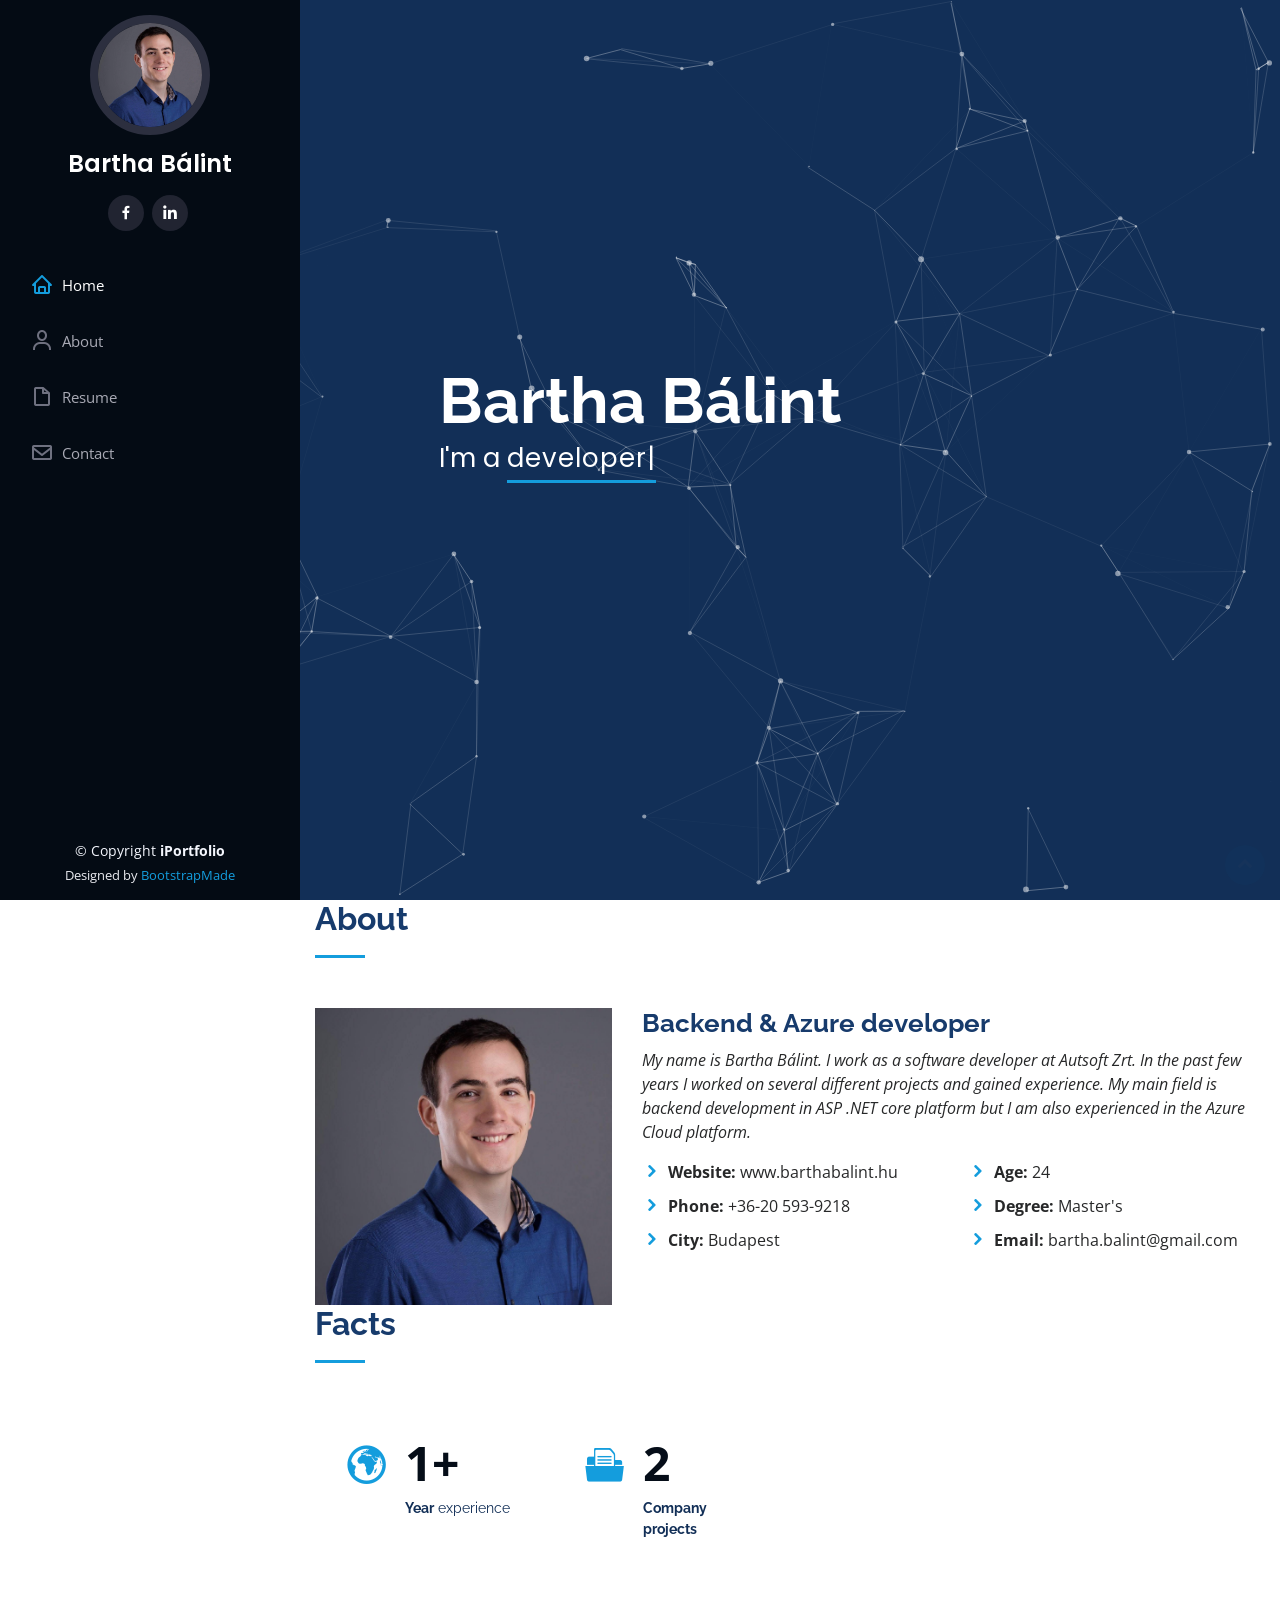
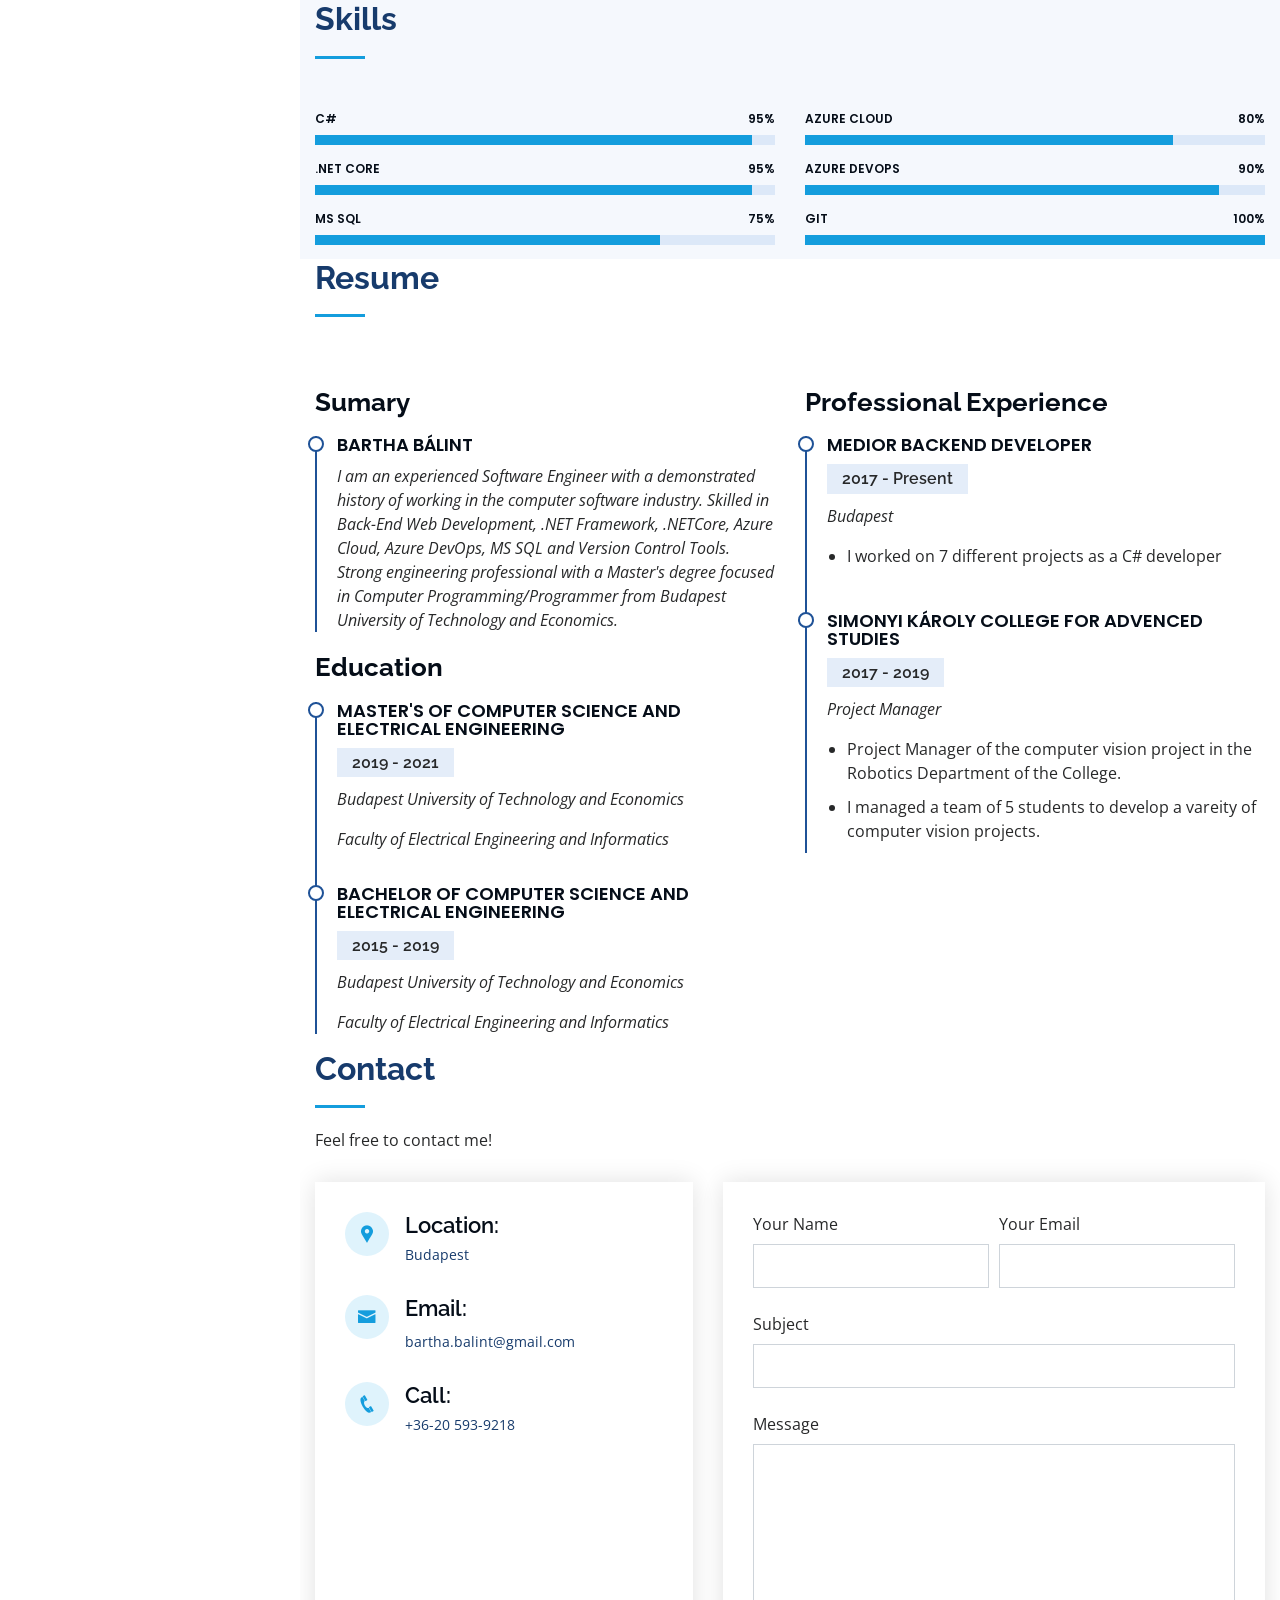
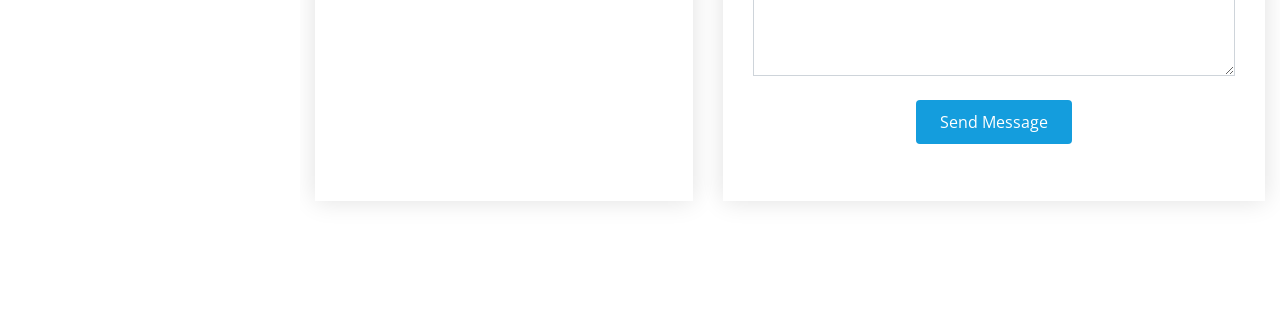
==== commit 14fdc76e: "update linkedin" ====
--- a/index.html
+++ b/index.html
@@ -52,7 +52,7 @@
           <a href="https://www.facebook.com/bartha.balint96/" class="facebook"><i class="bx bxl-facebook"></i></a>
           <!-- <a href="#" class="instagram"><i class="bx bxl-instagram"></i></a> -->
           <!-- <a href="#" class="google-plus"><i class="bx bxl-skype"></i></a> -->
-          <a href="https://www.linkedin.com/in/b%C3%A1lint-bartha-7a8b42166" class="linkedin"><i class="bx bxl-linkedin"></i></a>
+          <a href="www.linkedin.com/in/balintbartha" class="linkedin"><i class="bx bxl-linkedin"></i></a>
         </div>
       </div>
 
--- a/assets/css/style.css
+++ b/assets/css/style.css
@@ -22,8 +22,13 @@
   text-decoration: none;
 }
 
-h1, h2, h3, h4, h5, h6 {
+h2, h3, h4, h5, h6 {
   font-family: "Raleway", sans-serif;
+}
+
+h1{
+  font-family: "Raleway", sans-serif;
+  margin-top: 11px;
 }
 
 /*--------------------------------------------------------------
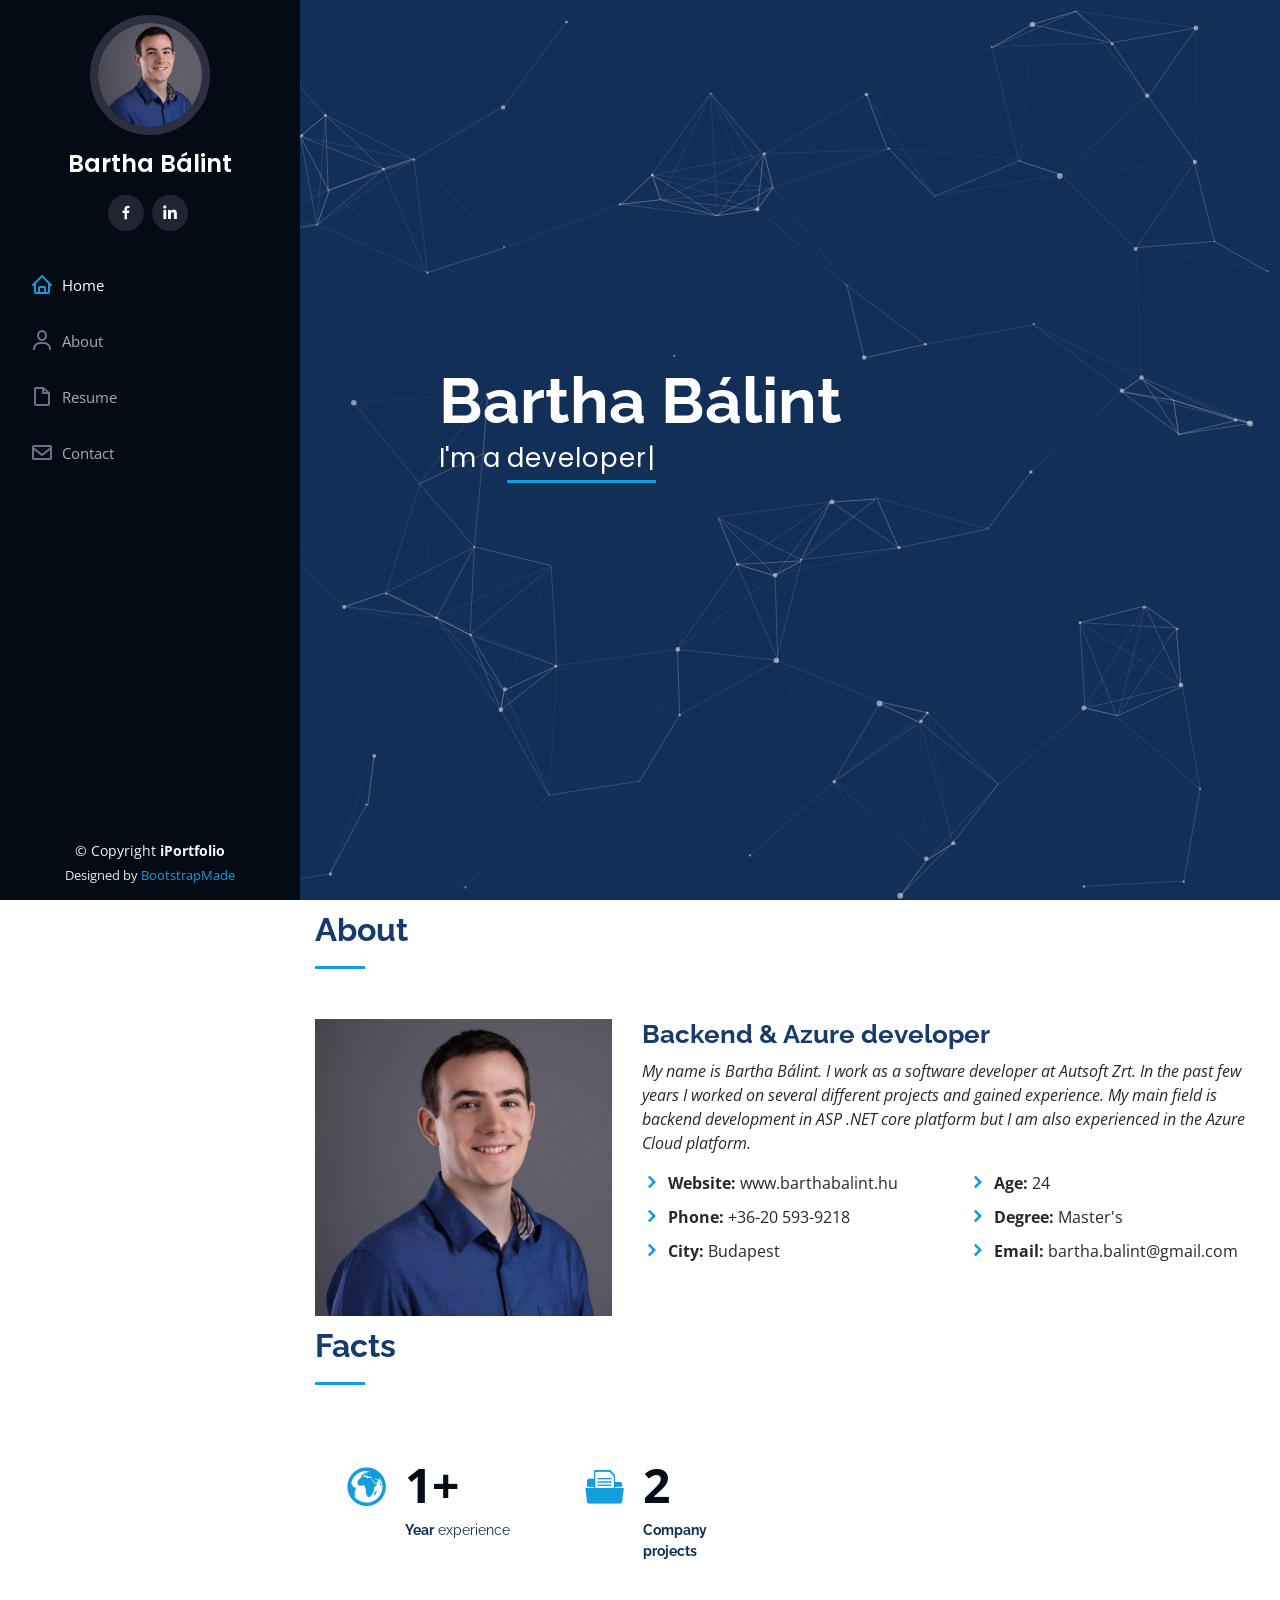
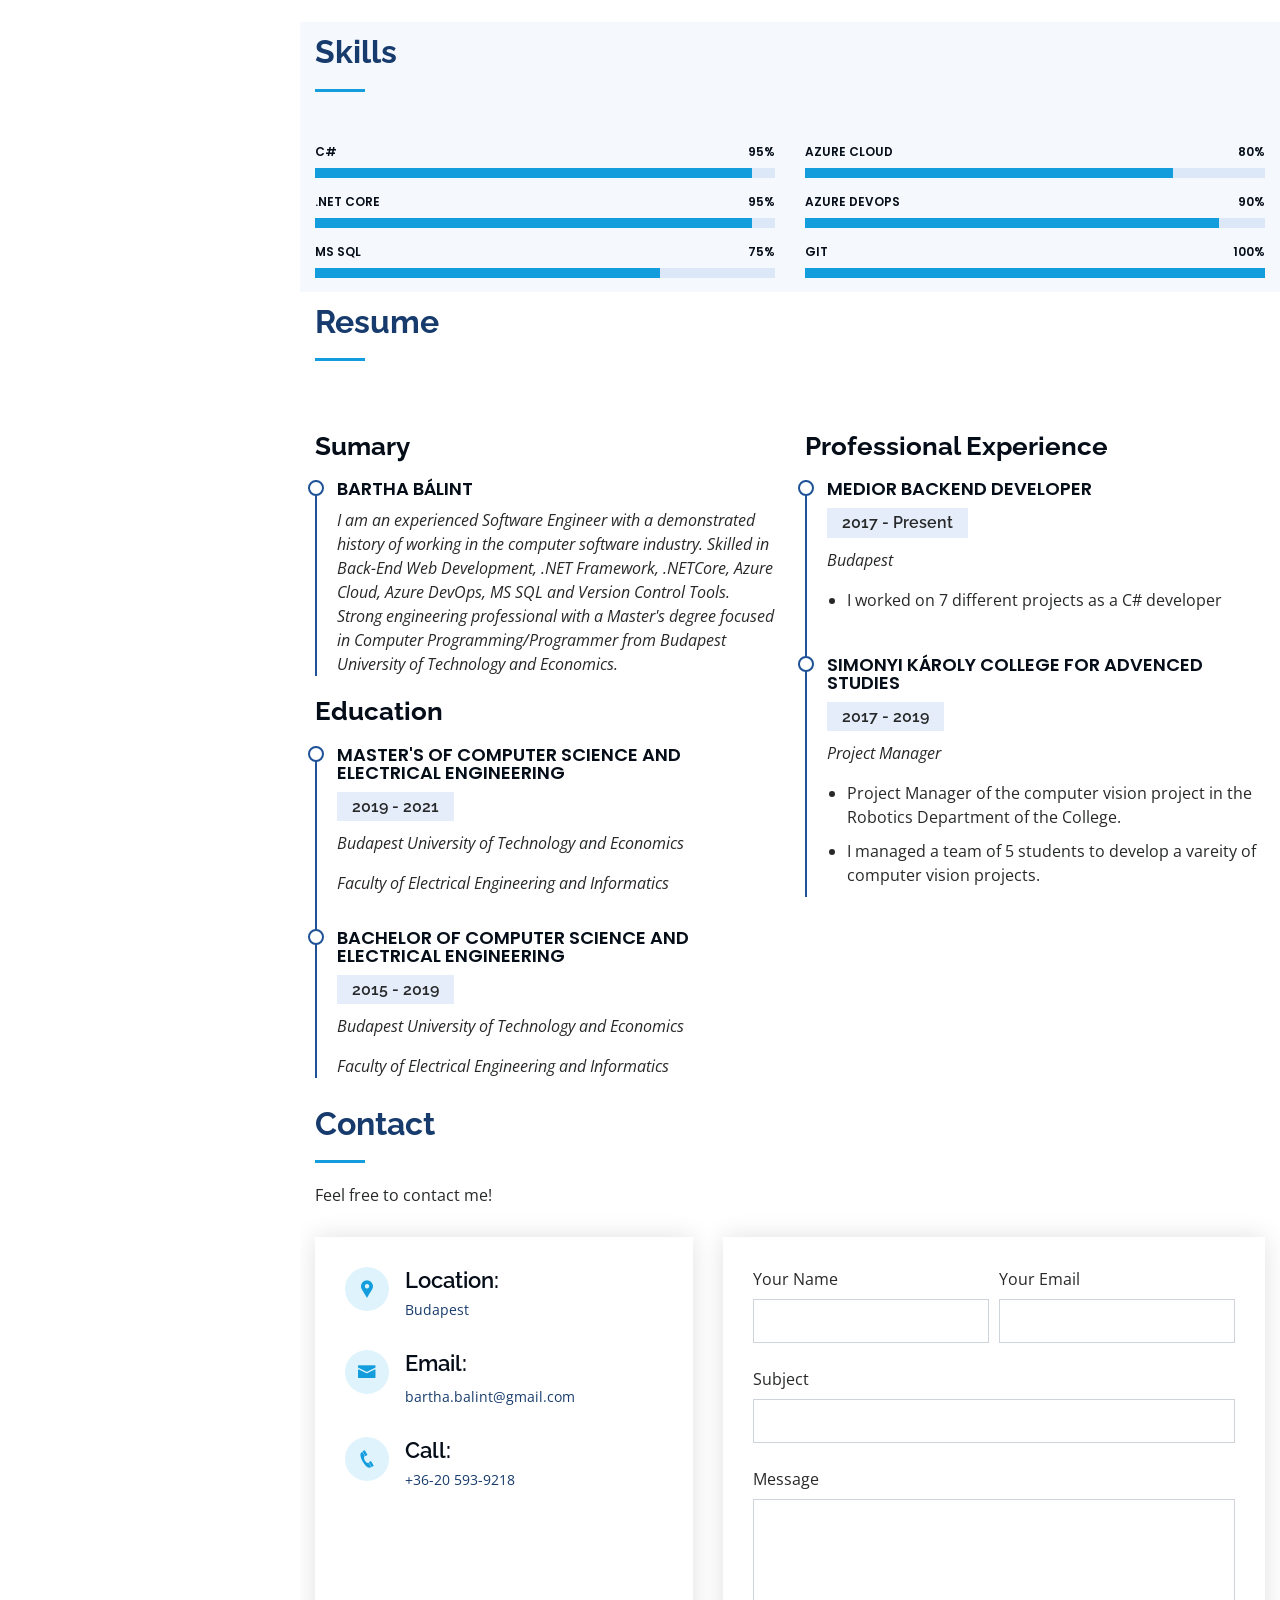
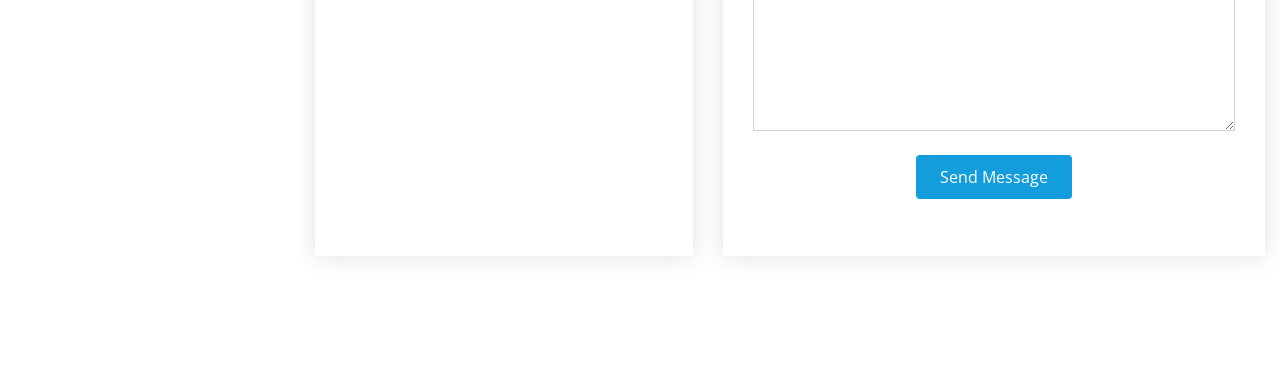
==== commit 2f6aa269: "update linkedin" ====
--- a/index.html
+++ b/index.html
@@ -52,7 +52,7 @@
           <a href="https://www.facebook.com/bartha.balint96/" class="facebook"><i class="bx bxl-facebook"></i></a>
           <!-- <a href="#" class="instagram"><i class="bx bxl-instagram"></i></a> -->
           <!-- <a href="#" class="google-plus"><i class="bx bxl-skype"></i></a> -->
-          <a href="www.linkedin.com/in/balintbartha" class="linkedin"><i class="bx bxl-linkedin"></i></a>
+          <a href="https://www.linkedin.com/in/balintbartha" class="linkedin"><i class="bx bxl-linkedin"></i></a>
         </div>
       </div>
 
--- a/assets/css/style.css
+++ b/assets/css/style.css
@@ -22,11 +22,11 @@
   text-decoration: none;
 }
 
-h2, h3, h4, h5, h6 {
+h1, h3, h4, h5, h6 {
   font-family: "Raleway", sans-serif;
 }
 
-h1{
+h2{
   font-family: "Raleway", sans-serif;
   margin-top: 11px;
 }
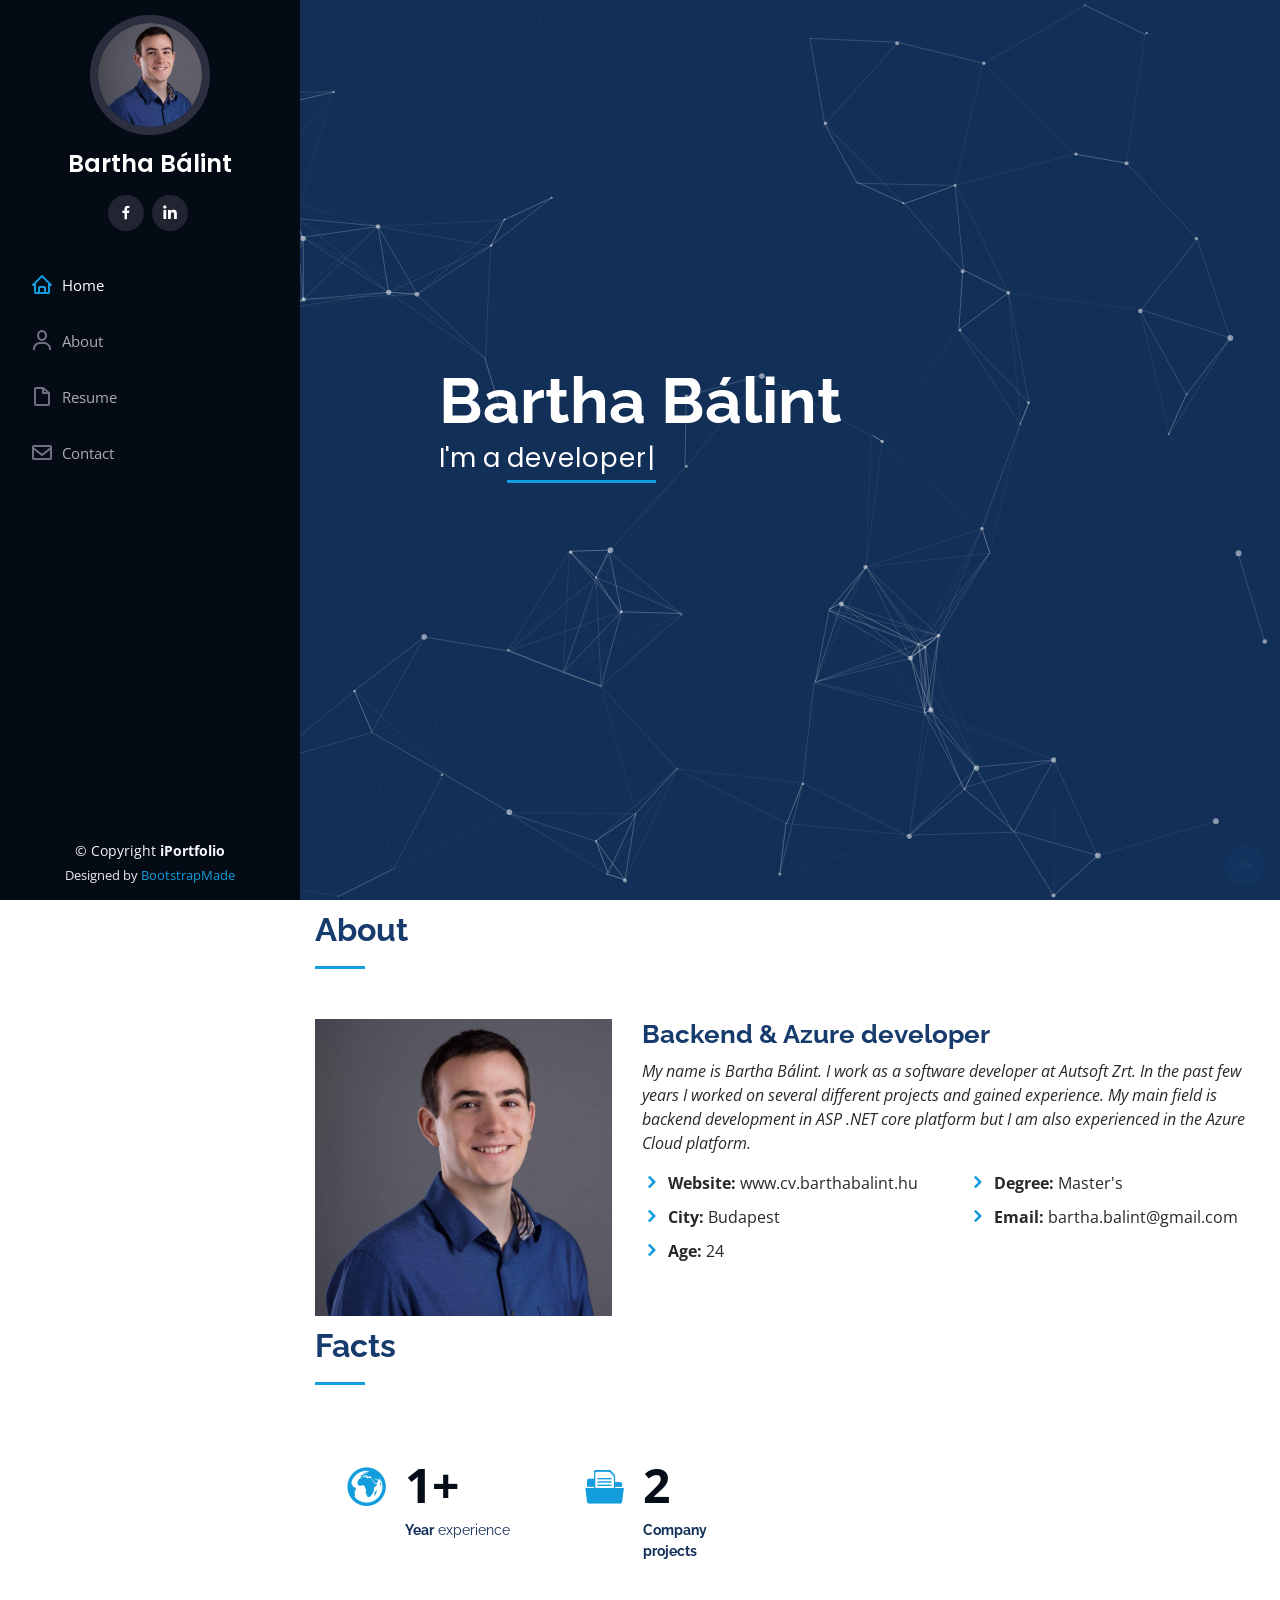
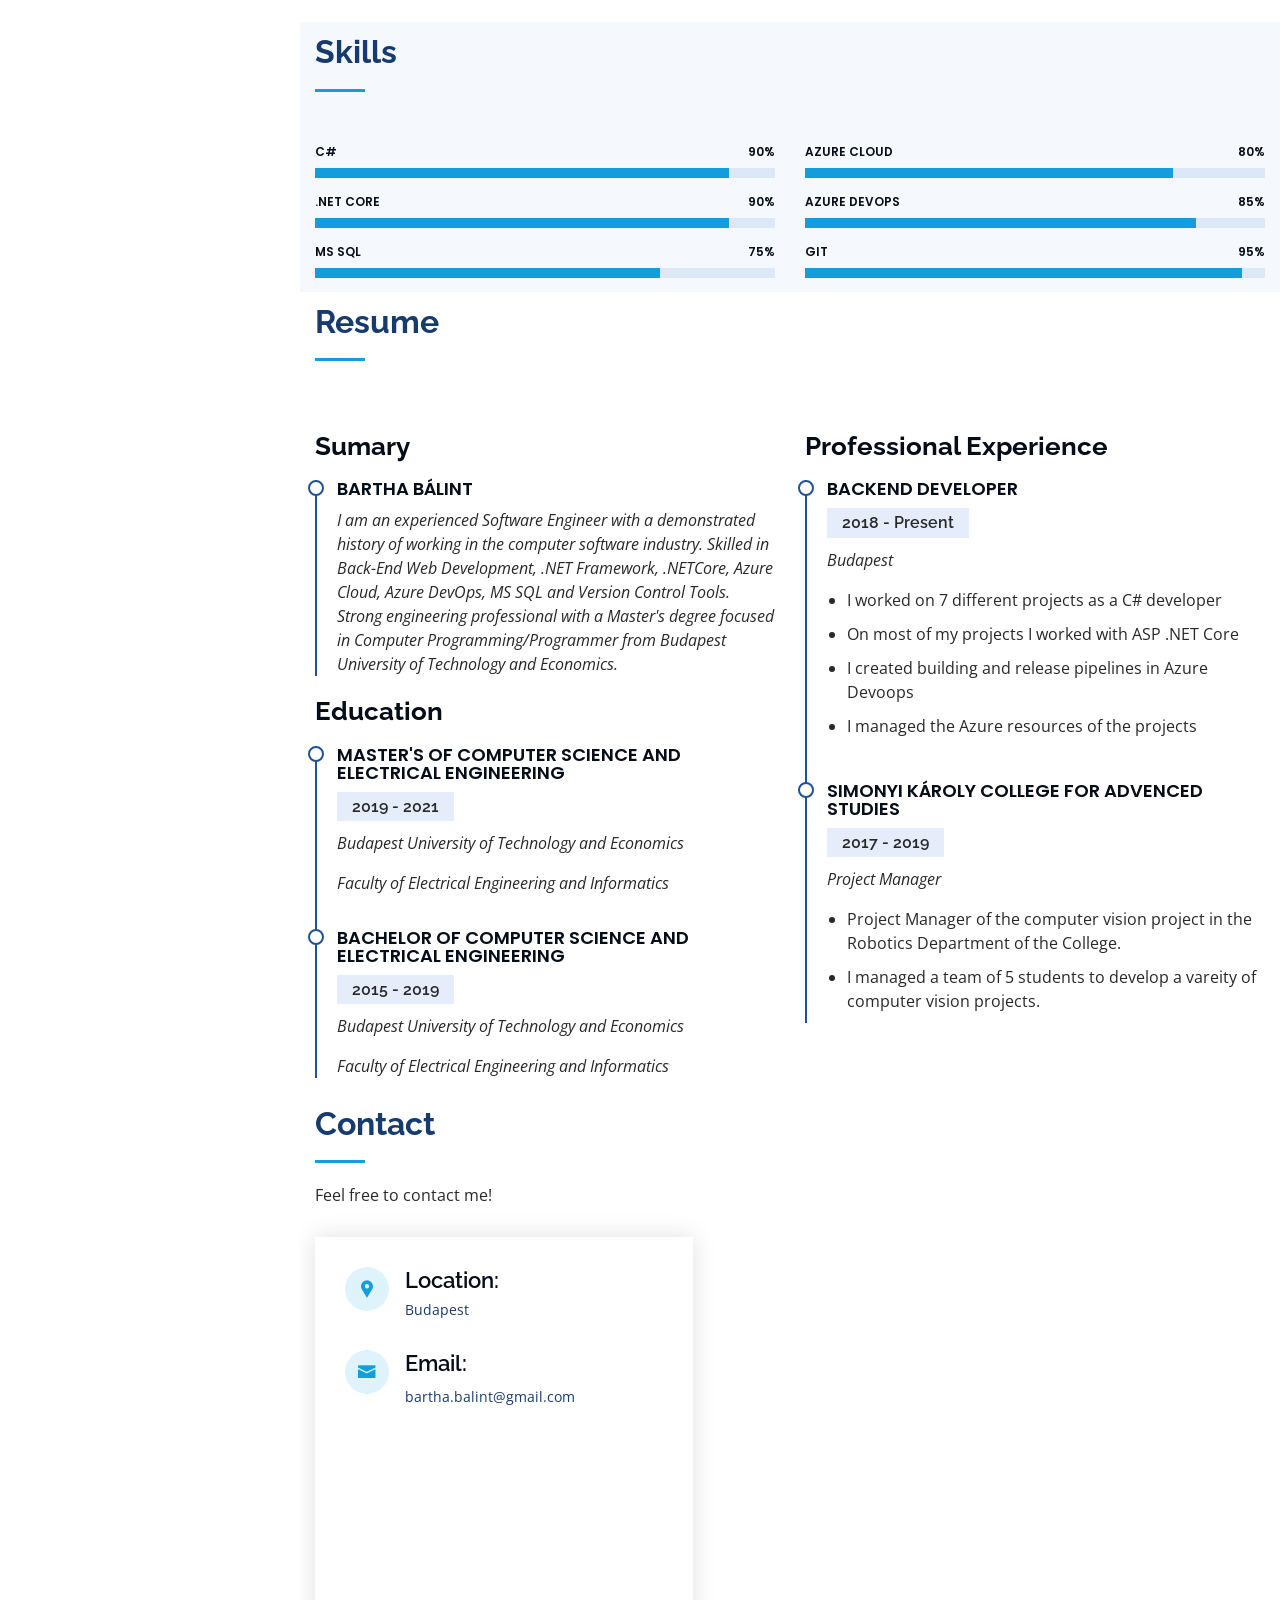
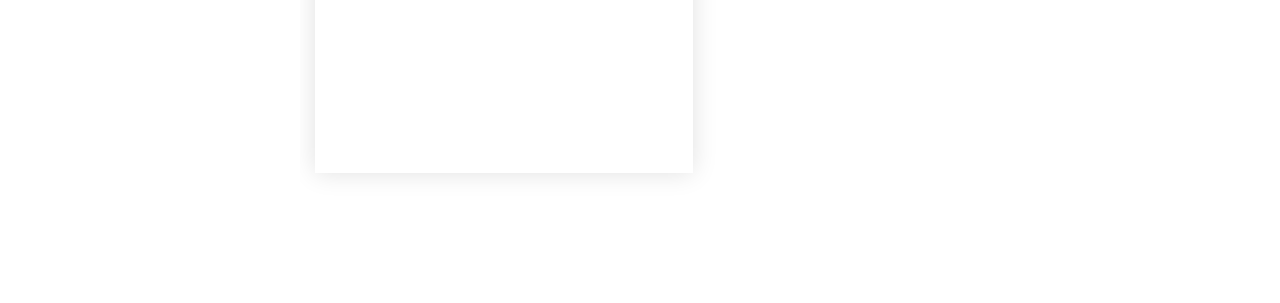
==== commit e82e7b72: "improve cv" ====
--- a/index.html
+++ b/index.html
@@ -104,14 +104,13 @@
             <div class="row">
               <div class="col-lg-6">
                 <ul>
-                  <li><i class="icofont-rounded-right"></i> <strong>Website:</strong> www.barthabalint.hu</li>
-                  <li><i class="icofont-rounded-right"></i> <strong>Phone:</strong> +36-20 593-9218</li>
+                  <li><i class="icofont-rounded-right"></i> <strong>Website:</strong> www.cv.barthabalint.hu</li>
                   <li><i class="icofont-rounded-right"></i> <strong>City:</strong> Budapest</li>
+                  <li><i class="icofont-rounded-right"></i> <strong>Age:</strong> 24</li>
                 </ul>
               </div>
               <div class="col-lg-6">
                 <ul>
-                  <li><i class="icofont-rounded-right"></i> <strong>Age:</strong> 24</li>
                   <li><i class="icofont-rounded-right"></i> <strong>Degree:</strong> Master's</li>
                   <li><i class="icofont-rounded-right"></i> <strong>Email:</strong> bartha.balint@gmail.com</li>
                 </ul>
@@ -142,7 +141,7 @@
             <div class="count-box">
               <i class="icofont-earth"></i>
               <div class="d-flex">
-                <span class="ml-3" data-toggle="counter-up">2</span> <span class="ml-0">+</span>
+                <span class="ml-3" data-toggle="counter-up">3</span> <span class="ml-0">+</span>
               </div>
                 <p><strong>Year</strong> experience</p>
             </div>
@@ -156,22 +155,6 @@
             </div>
           </div>
 
-          <!-- <div class="col-lg-3 col-md-6 d-md-flex align-items-md-stretch" data-aos="fade-up" data-aos-delay="200">
-            <div class="count-box">
-              <i class="icofont-live-support"></i>
-              <span data-toggle="counter-up">1,463</span>
-              <p><strong>Hours Of Support</strong> aut commodi quaerat</p>
-            </div>
-          </div>
-
-          <div class="col-lg-3 col-md-6 d-md-flex align-items-md-stretch" data-aos="fade-up" data-aos-delay="300">
-            <div class="count-box">
-              <i class="icofont-users-alt-5"></i>
-              <span data-toggle="counter-up">15</span>
-              <p><strong>Hard Workers</strong> rerum asperiores dolor</p>
-            </div>
-          </div> -->
-
         </div>
 
       </div>
@@ -191,48 +174,48 @@
           <div class="col-lg-6" data-aos="fade-up">
 
             <div class="progress">
-              <span class="skill">C# <i class="val">95%</i></span>
+              <span class="skill">C# <i class="val">90%</i></span>
+              <div class="progress-bar-wrap">
+                <div class="progress-bar" role="progressbar" aria-valuenow="90" aria-valuemin="0" aria-valuemax="100"></div>
+              </div>
+            </div>
+
+            <div class="progress">
+              <span class="skill">.NET Core <i class="val">90%</i></span>
+              <div class="progress-bar-wrap">
+                <div class="progress-bar" role="progressbar" aria-valuenow="90" aria-valuemin="0" aria-valuemax="100"></div>
+              </div>
+            </div>
+
+            <div class="progress">
+              <span class="skill">MS SQL <i class="val">75%</i></span>
+              <div class="progress-bar-wrap">
+                <div class="progress-bar" role="progressbar" aria-valuenow="75" aria-valuemin="0" aria-valuemax="100"></div>
+              </div>
+            </div>
+
+          </div>
+
+          <div class="col-lg-6" data-aos="fade-up" data-aos-delay="100">
+
+            <div class="progress">
+              <span class="skill">Azure Cloud <i class="val">80%</i></span>
+              <div class="progress-bar-wrap">
+                <div class="progress-bar" role="progressbar" aria-valuenow="80" aria-valuemin="0" aria-valuemax="100"></div>
+              </div>
+            </div>
+
+            <div class="progress">
+              <span class="skill">Azure DevOps <i class="val">85%</i></span>
+              <div class="progress-bar-wrap">
+                <div class="progress-bar" role="progressbar" aria-valuenow="85" aria-valuemin="0" aria-valuemax="100"></div>
+              </div>
+            </div>
+
+            <div class="progress">
+              <span class="skill">Git <i class="val">95%</i></span>
               <div class="progress-bar-wrap">
                 <div class="progress-bar" role="progressbar" aria-valuenow="95" aria-valuemin="0" aria-valuemax="100"></div>
-              </div>
-            </div>
-
-            <div class="progress">
-              <span class="skill">.NET Core <i class="val">95%</i></span>
-              <div class="progress-bar-wrap">
-                <div class="progress-bar" role="progressbar" aria-valuenow="95" aria-valuemin="0" aria-valuemax="100"></div>
-              </div>
-            </div>
-
-            <div class="progress">
-              <span class="skill">MS SQL <i class="val">75%</i></span>
-              <div class="progress-bar-wrap">
-                <div class="progress-bar" role="progressbar" aria-valuenow="75" aria-valuemin="0" aria-valuemax="100"></div>
-              </div>
-            </div>
-
-          </div>
-
-          <div class="col-lg-6" data-aos="fade-up" data-aos-delay="100">
-
-            <div class="progress">
-              <span class="skill">Azure Cloud <i class="val">80%</i></span>
-              <div class="progress-bar-wrap">
-                <div class="progress-bar" role="progressbar" aria-valuenow="80" aria-valuemin="0" aria-valuemax="100"></div>
-              </div>
-            </div>
-
-            <div class="progress">
-              <span class="skill">Azure DevOps <i class="val">90%</i></span>
-              <div class="progress-bar-wrap">
-                <div class="progress-bar" role="progressbar" aria-valuenow="90" aria-valuemin="0" aria-valuemax="100"></div>
-              </div>
-            </div>
-
-            <div class="progress">
-              <span class="skill">Git <i class="val">100%</i></span>
-              <div class="progress-bar-wrap">
-                <div class="progress-bar" role="progressbar" aria-valuenow="100" aria-valuemin="0" aria-valuemax="100"></div>
               </div>
             </div>
 
@@ -284,11 +267,14 @@
           <div class="col-lg-6" data-aos="fade-up" data-aos-delay="100">
             <h3 class="resume-title">Professional Experience</h3>
             <div class="resume-item">
-              <h4>Medior backend developer</h4>
-              <h5>2017 - Present</h5>
+              <h4>Backend developer</h4>
+              <h5>2018 - Present</h5>
               <p><em>Budapest</em></p>
               <ul>
                 <li>I worked on 7 different projects as a C# developer</li>
+                <li>On most of my projects I worked with ASP .NET Core</li>
+                <li>I created building and release pipelines in Azure Devoops</li>
+                <li>I managed the Azure resources of the projects</li>
               </ul>
             </div>
             <div class="resume-item">
@@ -304,242 +290,7 @@
         </div>
 
       </div>
-    </section><!-- End Resume Section -->
-
-    <!-- ======= Portfolio Section ======= -->
-    <!-- <section id="portfolio" class="portfolio section-bg">
-      <div class="container">
-
-        <div class="section-title">
-          <h2>Portfolio</h2>
-          <p>Magnam dolores commodi suscipit. Necessitatibus eius consequatur ex aliquid fuga eum quidem. Sit sint consectetur velit. Quisquam quos quisquam cupiditate. Et nemo qui impedit suscipit alias ea. Quia fugiat sit in iste officiis commodi quidem hic quas.</p>
-        </div>
-
-        <div class="row" data-aos="fade-up">
-          <div class="col-lg-12 d-flex justify-content-center">
-            <ul id="portfolio-flters">
-              <li data-filter="*" class="filter-active">All</li>
-              <li data-filter=".filter-app">App</li>
-              <li data-filter=".filter-card">Card</li>
-              <li data-filter=".filter-web">Web</li>
-            </ul>
-          </div>
-        </div>
-
-        <div class="row portfolio-container" data-aos="fade-up" data-aos-delay="100">
-
-          <div class="col-lg-4 col-md-6 portfolio-item filter-app">
-            <div class="portfolio-wrap">
-              <img src="assets/img/portfolio/portfolio-1.jpg" class="img-fluid" alt="">
-              <div class="portfolio-links">
-                <a href="assets/img/portfolio/portfolio-1.jpg" data-gall="portfolioGallery" class="venobox" title="App 1"><i class="bx bx-plus"></i></a>
-                <a href="portfolio-details.html" title="More Details"><i class="bx bx-link"></i></a>
-              </div>
-            </div>
-          </div>
-
-          <div class="col-lg-4 col-md-6 portfolio-item filter-web">
-            <div class="portfolio-wrap">
-              <img src="assets/img/portfolio/portfolio-2.jpg" class="img-fluid" alt="">
-              <div class="portfolio-links">
-                <a href="assets/img/portfolio/portfolio-2.jpg" data-gall="portfolioGallery" class="venobox" title="Web 3"><i class="bx bx-plus"></i></a>
-                <a href="portfolio-details.html" title="More Details"><i class="bx bx-link"></i></a>
-              </div>
-            </div>
-          </div>
-
-          <div class="col-lg-4 col-md-6 portfolio-item filter-app">
-            <div class="portfolio-wrap">
-              <img src="assets/img/portfolio/portfolio-3.jpg" class="img-fluid" alt="">
-              <div class="portfolio-links">
-                <a href="assets/img/portfolio/portfolio-3.jpg" data-gall="portfolioGallery" class="venobox" title="App 2"><i class="bx bx-plus"></i></a>
-                <a href="portfolio-details.html" title="More Details"><i class="bx bx-link"></i></a>
-              </div>
-            </div>
-          </div>
-
-          <div class="col-lg-4 col-md-6 portfolio-item filter-card">
-            <div class="portfolio-wrap">
-              <img src="assets/img/portfolio/portfolio-4.jpg" class="img-fluid" alt="">
-              <div class="portfolio-links">
-                <a href="assets/img/portfolio/portfolio-4.jpg" data-gall="portfolioGallery" class="venobox" title="Card 2"><i class="bx bx-plus"></i></a>
-                <a href="portfolio-details.html" title="More Details"><i class="bx bx-link"></i></a>
-              </div>
-            </div>
-          </div>
-
-          <div class="col-lg-4 col-md-6 portfolio-item filter-web">
-            <div class="portfolio-wrap">
-              <img src="assets/img/portfolio/portfolio-5.jpg" class="img-fluid" alt="">
-              <div class="portfolio-links">
-                <a href="assets/img/portfolio/portfolio-5.jpg" data-gall="portfolioGallery" class="venobox" title="Web 2"><i class="bx bx-plus"></i></a>
-                <a href="portfolio-details.html" title="More Details"><i class="bx bx-link"></i></a>
-              </div>
-            </div>
-          </div>
-
-          <div class="col-lg-4 col-md-6 portfolio-item filter-app">
-            <div class="portfolio-wrap">
-              <img src="assets/img/portfolio/portfolio-6.jpg" class="img-fluid" alt="">
-              <div class="portfolio-links">
-                <a href="assets/img/portfolio/portfolio-6.jpg" data-gall="portfolioGallery" class="venobox" title="App 3"><i class="bx bx-plus"></i></a>
-                <a href="portfolio-details.html" title="More Details"><i class="bx bx-link"></i></a>
-              </div>
-            </div>
-          </div>
-
-          <div class="col-lg-4 col-md-6 portfolio-item filter-card">
-            <div class="portfolio-wrap">
-              <img src="assets/img/portfolio/portfolio-7.jpg" class="img-fluid" alt="">
-              <div class="portfolio-links">
-                <a href="assets/img/portfolio/portfolio-7.jpg" data-gall="portfolioGallery" class="venobox" title="Card 1"><i class="bx bx-plus"></i></a>
-                <a href="portfolio-details.html" title="More Details"><i class="bx bx-link"></i></a>
-              </div>
-            </div>
-          </div>
-
-          <div class="col-lg-4 col-md-6 portfolio-item filter-card">
-            <div class="portfolio-wrap">
-              <img src="assets/img/portfolio/portfolio-8.jpg" class="img-fluid" alt="">
-              <div class="portfolio-links">
-                <a href="assets/img/portfolio/portfolio-8.jpg" data-gall="portfolioGallery" class="venobox" title="Card 3"><i class="bx bx-plus"></i></a>
-                <a href="portfolio-details.html" title="More Details"><i class="bx bx-link"></i></a>
-              </div>
-            </div>
-          </div>
-
-          <div class="col-lg-4 col-md-6 portfolio-item filter-web">
-            <div class="portfolio-wrap">
-              <img src="assets/img/portfolio/portfolio-9.jpg" class="img-fluid" alt="">
-              <div class="portfolio-links">
-                <a href="assets/img/portfolio/portfolio-9.jpg" data-gall="portfolioGallery" class="venobox" title="Web 3"><i class="bx bx-plus"></i></a>
-                <a href="portfolio-details.html" title="More Details"><i class="bx bx-link"></i></a>
-              </div>
-            </div>
-          </div>
-
-        </div>
-
-      </div>
-    </section>End Portfolio Section -->
-
-    <!-- ======= Services Section ======= -->
-    <!-- <section id="services" class="services">
-      <div class="container">
-
-        <div class="section-title">
-          <h2>Services</h2>
-          <p>Magnam dolores commodi suscipit. Necessitatibus eius consequatur ex aliquid fuga eum quidem. Sit sint consectetur velit. Quisquam quos quisquam cupiditate. Et nemo qui impedit suscipit alias ea. Quia fugiat sit in iste officiis commodi quidem hic quas.</p>
-        </div>
-
-        <div class="row">
-          <div class="col-lg-4 col-md-6 icon-box" data-aos="fade-up">
-            <div class="icon"><i class="icofont-computer"></i></div>
-            <h4 class="title"><a href="">Lorem Ipsum</a></h4>
-            <p class="description">Voluptatum deleniti atque corrupti quos dolores et quas molestias excepturi sint occaecati cupiditate non provident</p>
-          </div>
-          <div class="col-lg-4 col-md-6 icon-box" data-aos="fade-up" data-aos-delay="100">
-            <div class="icon"><i class="icofont-chart-bar-graph"></i></div>
-            <h4 class="title"><a href="">Dolor Sitema</a></h4>
-            <p class="description">Minim veniam, quis nostrud exercitation ullamco laboris nisi ut aliquip ex ea commodo consequat tarad limino ata</p>
-          </div>
-          <div class="col-lg-4 col-md-6 icon-box" data-aos="fade-up" data-aos-delay="200">
-            <div class="icon"><i class="icofont-earth"></i></div>
-            <h4 class="title"><a href="">Sed ut perspiciatis</a></h4>
-            <p class="description">Duis aute irure dolor in reprehenderit in voluptate velit esse cillum dolore eu fugiat nulla pariatur</p>
-          </div>
-          <div class="col-lg-4 col-md-6 icon-box" data-aos="fade-up" data-aos-delay="300">
-            <div class="icon"><i class="icofont-image"></i></div>
-            <h4 class="title"><a href="">Magni Dolores</a></h4>
-            <p class="description">Excepteur sint occaecat cupidatat non proident, sunt in culpa qui officia deserunt mollit anim id est laborum</p>
-          </div>
-          <div class="col-lg-4 col-md-6 icon-box" data-aos="fade-up" data-aos-delay="400">
-            <div class="icon"><i class="icofont-settings"></i></div>
-            <h4 class="title"><a href="">Nemo Enim</a></h4>
-            <p class="description">At vero eos et accusamus et iusto odio dignissimos ducimus qui blanditiis praesentium voluptatum deleniti atque</p>
-          </div>
-          <div class="col-lg-4 col-md-6 icon-box" data-aos="fade-up" data-aos-delay="500">
-            <div class="icon"><i class="icofont-tasks-alt"></i></div>
-            <h4 class="title"><a href="">Eiusmod Tempor</a></h4>
-            <p class="description">Et harum quidem rerum facilis est et expedita distinctio. Nam libero tempore, cum soluta nobis est eligendi</p>
-          </div>
-        </div>
-
-      </div>
-    </section>End Services Section -->
-
-    <!-- ======= Testimonials Section ======= -->
-    <!-- <section id="testimonials" class="testimonials section-bg">
-      <div class="container">
-
-        <div class="section-title">
-          <h2>Testimonials</h2>
-          <p>Magnam dolores commodi suscipit. Necessitatibus eius consequatur ex aliquid fuga eum quidem. Sit sint consectetur velit. Quisquam quos quisquam cupiditate. Et nemo qui impedit suscipit alias ea. Quia fugiat sit in iste officiis commodi quidem hic quas.</p>
-        </div>
-
-        <div class="owl-carousel testimonials-carousel">
-
-          <div class="testimonial-item" data-aos="fade-up">
-            <p>
-              <i class="bx bxs-quote-alt-left quote-icon-left"></i>
-              Proin iaculis purus consequat sem cure digni ssim donec porttitora entum suscipit rhoncus. Accusantium quam, ultricies eget id, aliquam eget nibh et. Maecen aliquam, risus at semper.
-              <i class="bx bxs-quote-alt-right quote-icon-right"></i>
-            </p>
-            <img src="assets/img/testimonials/testimonials-1.jpg" class="testimonial-img" alt="">
-            <h3>Saul Goodman</h3>
-            <h4>Ceo &amp; Founder</h4>
-          </div>
-
-          <div class="testimonial-item" data-aos="fade-up" data-aos-delay="100">
-            <p>
-              <i class="bx bxs-quote-alt-left quote-icon-left"></i>
-              Export tempor illum tamen malis malis eram quae irure esse labore quem cillum quid cillum eram malis quorum velit fore eram velit sunt aliqua noster fugiat irure amet legam anim culpa.
-              <i class="bx bxs-quote-alt-right quote-icon-right"></i>
-            </p>
-            <img src="assets/img/testimonials/testimonials-2.jpg" class="testimonial-img" alt="">
-            <h3>Sara Wilsson</h3>
-            <h4>Designer</h4>
-          </div>
-
-          <div class="testimonial-item" data-aos="fade-up" data-aos-delay="200">
-            <p>
-              <i class="bx bxs-quote-alt-left quote-icon-left"></i>
-              Enim nisi quem export duis labore cillum quae magna enim sint quorum nulla quem veniam duis minim tempor labore quem eram duis noster aute amet eram fore quis sint minim.
-              <i class="bx bxs-quote-alt-right quote-icon-right"></i>
-            </p>
-            <img src="assets/img/testimonials/testimonials-3.jpg" class="testimonial-img" alt="">
-            <h3>Jena Karlis</h3>
-            <h4>Store Owner</h4>
-          </div>
-
-          <div class="testimonial-item" data-aos="fade-up" data-aos-delay="300">
-            <p>
-              <i class="bx bxs-quote-alt-left quote-icon-left"></i>
-              Fugiat enim eram quae cillum dolore dolor amet nulla culpa multos export minim fugiat minim velit minim dolor enim duis veniam ipsum anim magna sunt elit fore quem dolore labore illum veniam.
-              <i class="bx bxs-quote-alt-right quote-icon-right"></i>
-            </p>
-            <img src="assets/img/testimonials/testimonials-4.jpg" class="testimonial-img" alt="">
-            <h3>Matt Brandon</h3>
-            <h4>Freelancer</h4>
-          </div>
-
-          <div class="testimonial-item" data-aos="fade-up" data-aos-delay="400">
-            <p>
-              <i class="bx bxs-quote-alt-left quote-icon-left"></i>
-              Quis quorum aliqua sint quem legam fore sunt eram irure aliqua veniam tempor noster veniam enim culpa labore duis sunt culpa nulla illum cillum fugiat legam esse veniam culpa fore nisi cillum quid.
-              <i class="bx bxs-quote-alt-right quote-icon-right"></i>
-            </p>
-            <img src="assets/img/testimonials/testimonials-5.jpg" class="testimonial-img" alt="">
-            <h3>John Larson</h3>
-            <h4>Entrepreneur</h4>
-          </div>
-
-        </div>
-
-      </div>
-    </section>End Testimonials Section -->
-
-    <!-- ======= Contact Section ======= -->
+    </section>
     <section id="contact" class="contact">
       <div class="container">
 
@@ -564,18 +315,12 @@
                 <p>bartha.balint@gmail.com</p>
               </div>
 
-              <div class="phone">
-                <i class="icofont-phone"></i>
-                <h4>Call:</h4>
-                <p>+36-20 593-9218</p>
-              </div>
               <iframe src="https://www.google.com/maps/embed?pb=!1m18!1m12!1m3!1d172572.09896265162!2d18.989876967779367!3d47.48135976958316!2m3!1f0!2f0!3f0!3m2!1i1024!2i768!4f13.1!3m3!1m2!1s0x4741c334d1d4cfc9%3A0x400c4290c1e1160!2sBudapest!5e0!3m2!1sen!2shu!4v1609585950887!5m2!1sen!2shu" width="400" height="300" frameborder="0" style="border:0;" allowfullscreen="" aria-hidden="false" tabindex="0"></iframe>
-              <!-- <iframe src="https://www.google.com/maps/embed?pb=!1m14!1m8!1m3!1d12097.433213460943!2d-74.0062269!3d40.7101282!3m2!1i1024!2i768!4f13.1!3m3!1m2!1s0x0%3A0xb89d1fe6bc499443!2sDowntown+Conference+Center!5e0!3m2!1smk!2sbg!4v1539943755621" frameborder="0" style="border:0; width: 100%; height: 290px;" allowfullscreen></iframe> -->
-            </div>
-
-          </div>
-
-          <div class="col-lg-7 mt-5 mt-lg-0 d-flex align-items-stretch">
+            </div>
+
+          </div>
+
+          <!-- <div class="col-lg-7 mt-5 mt-lg-0 d-flex align-items-stretch">
             <form action="forms/contact.php" method="post" role="form" class="php-email-form">
               <div class="form-row">
                 <div class="form-group col-md-6">
@@ -606,7 +351,7 @@
               </div>
               <div class="text-center"><button type="submit">Send Message</button></div>
             </form>
-          </div>
+          </div> -->
 
         </div>
 
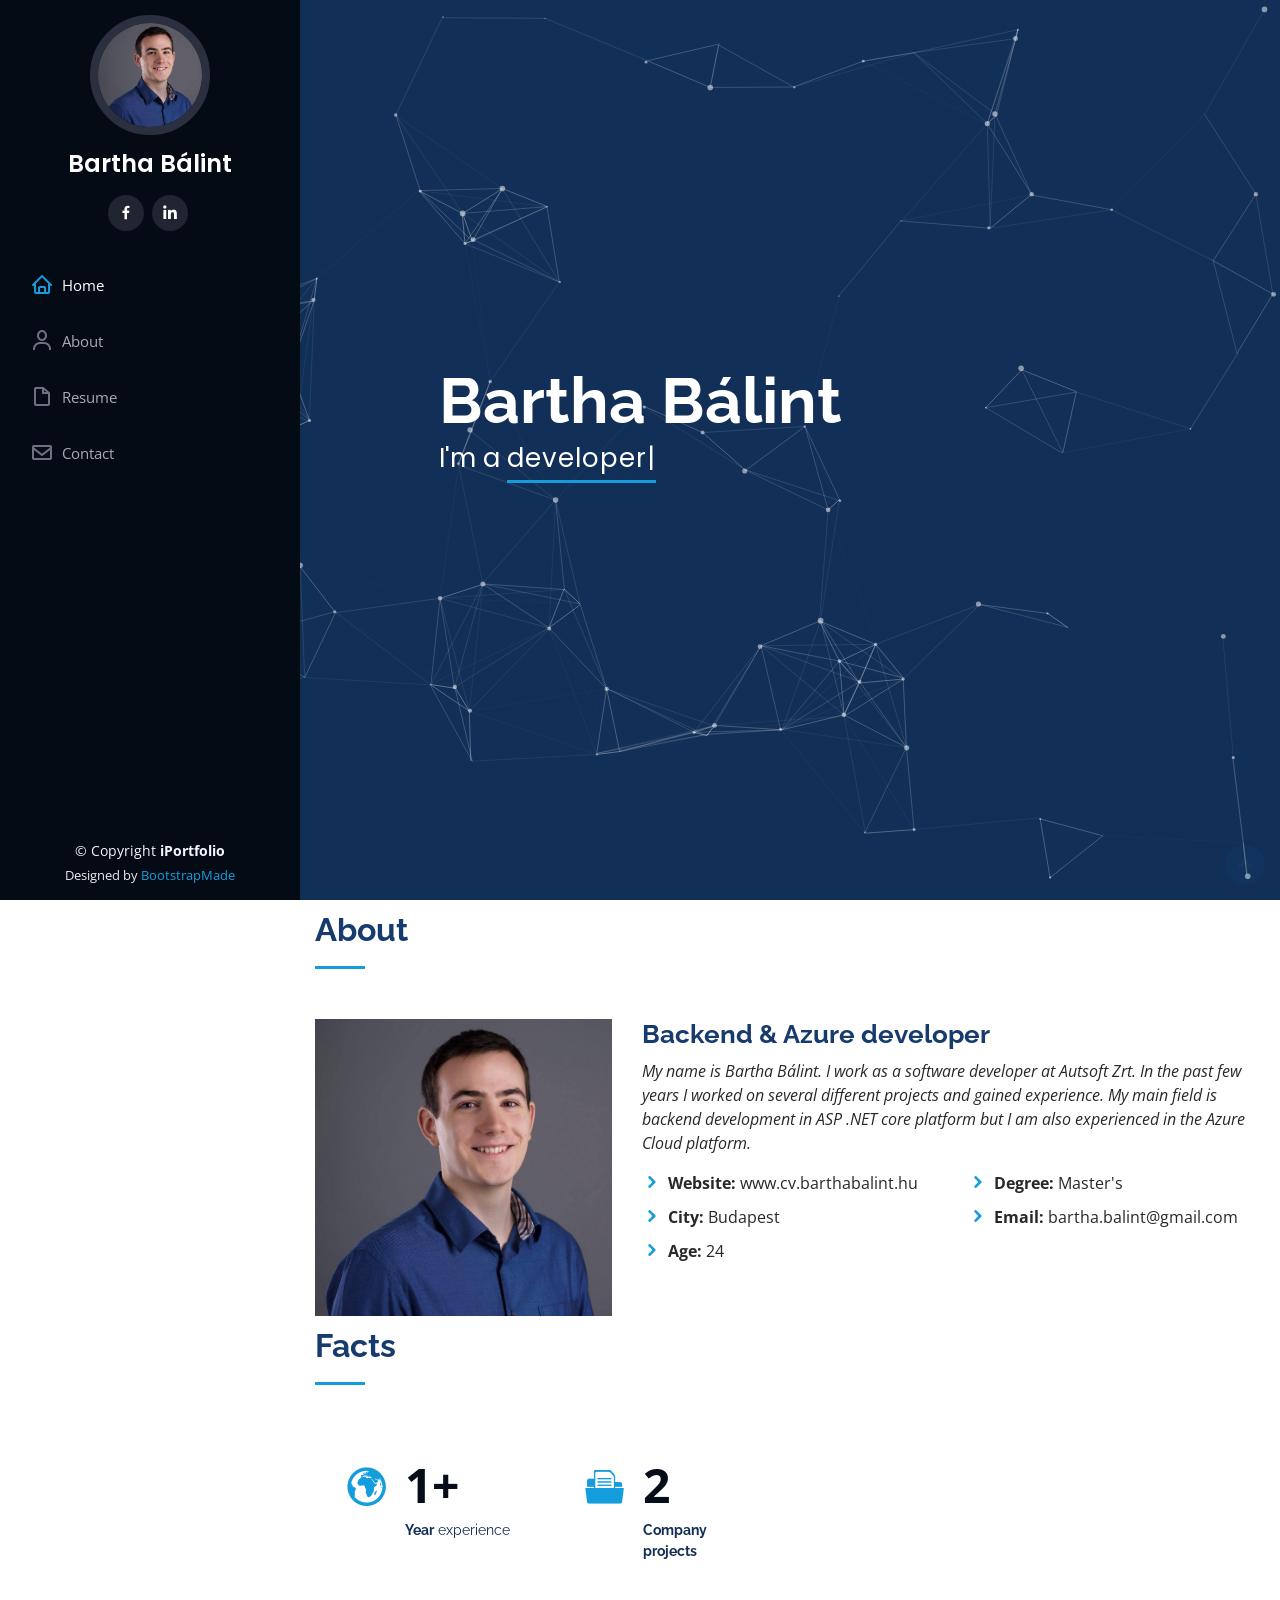
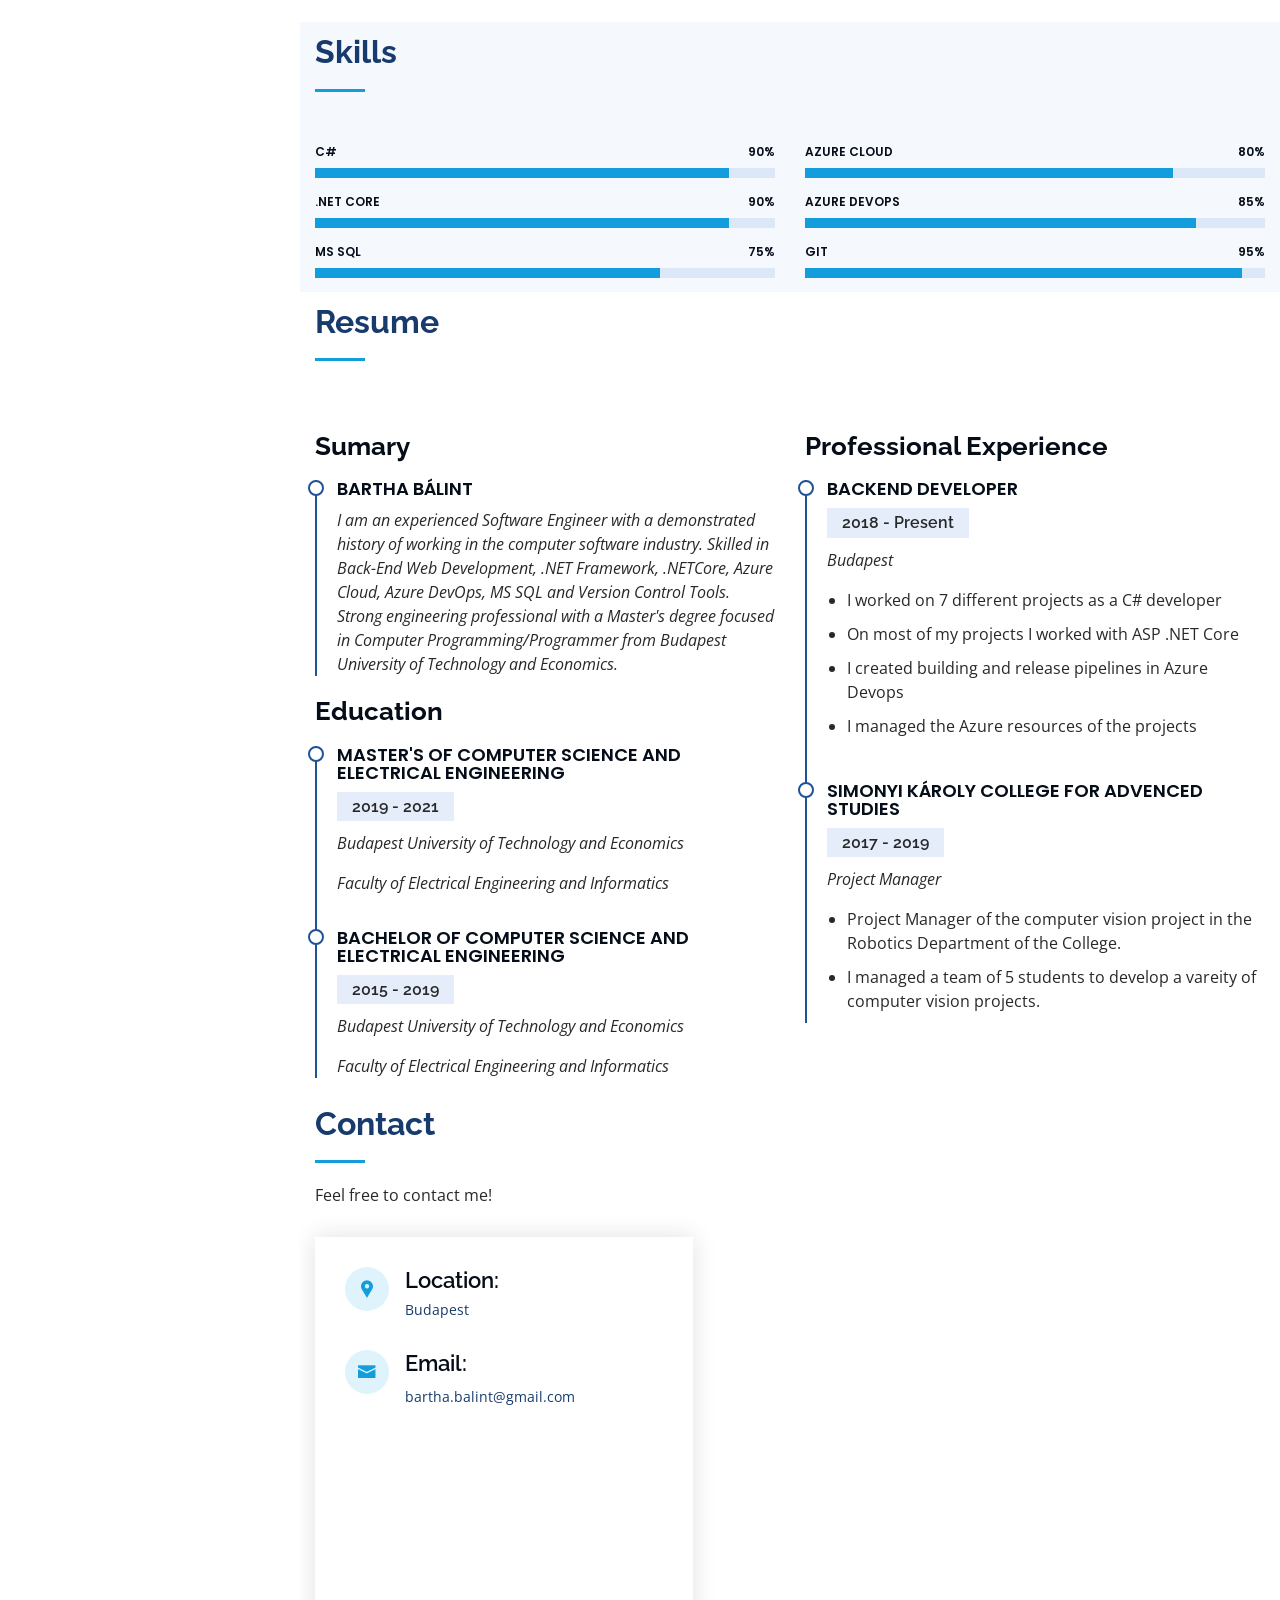
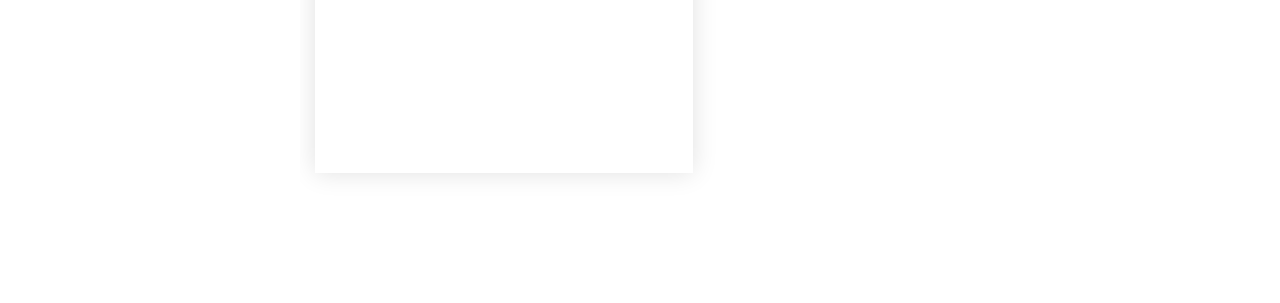
==== commit 79f30ddc: "typo" ====
--- a/index.html
+++ b/index.html
@@ -273,7 +273,7 @@
               <ul>
                 <li>I worked on 7 different projects as a C# developer</li>
                 <li>On most of my projects I worked with ASP .NET Core</li>
-                <li>I created building and release pipelines in Azure Devoops</li>
+                <li>I created building and release pipelines in Azure Devops</li>
                 <li>I managed the Azure resources of the projects</li>
               </ul>
             </div>
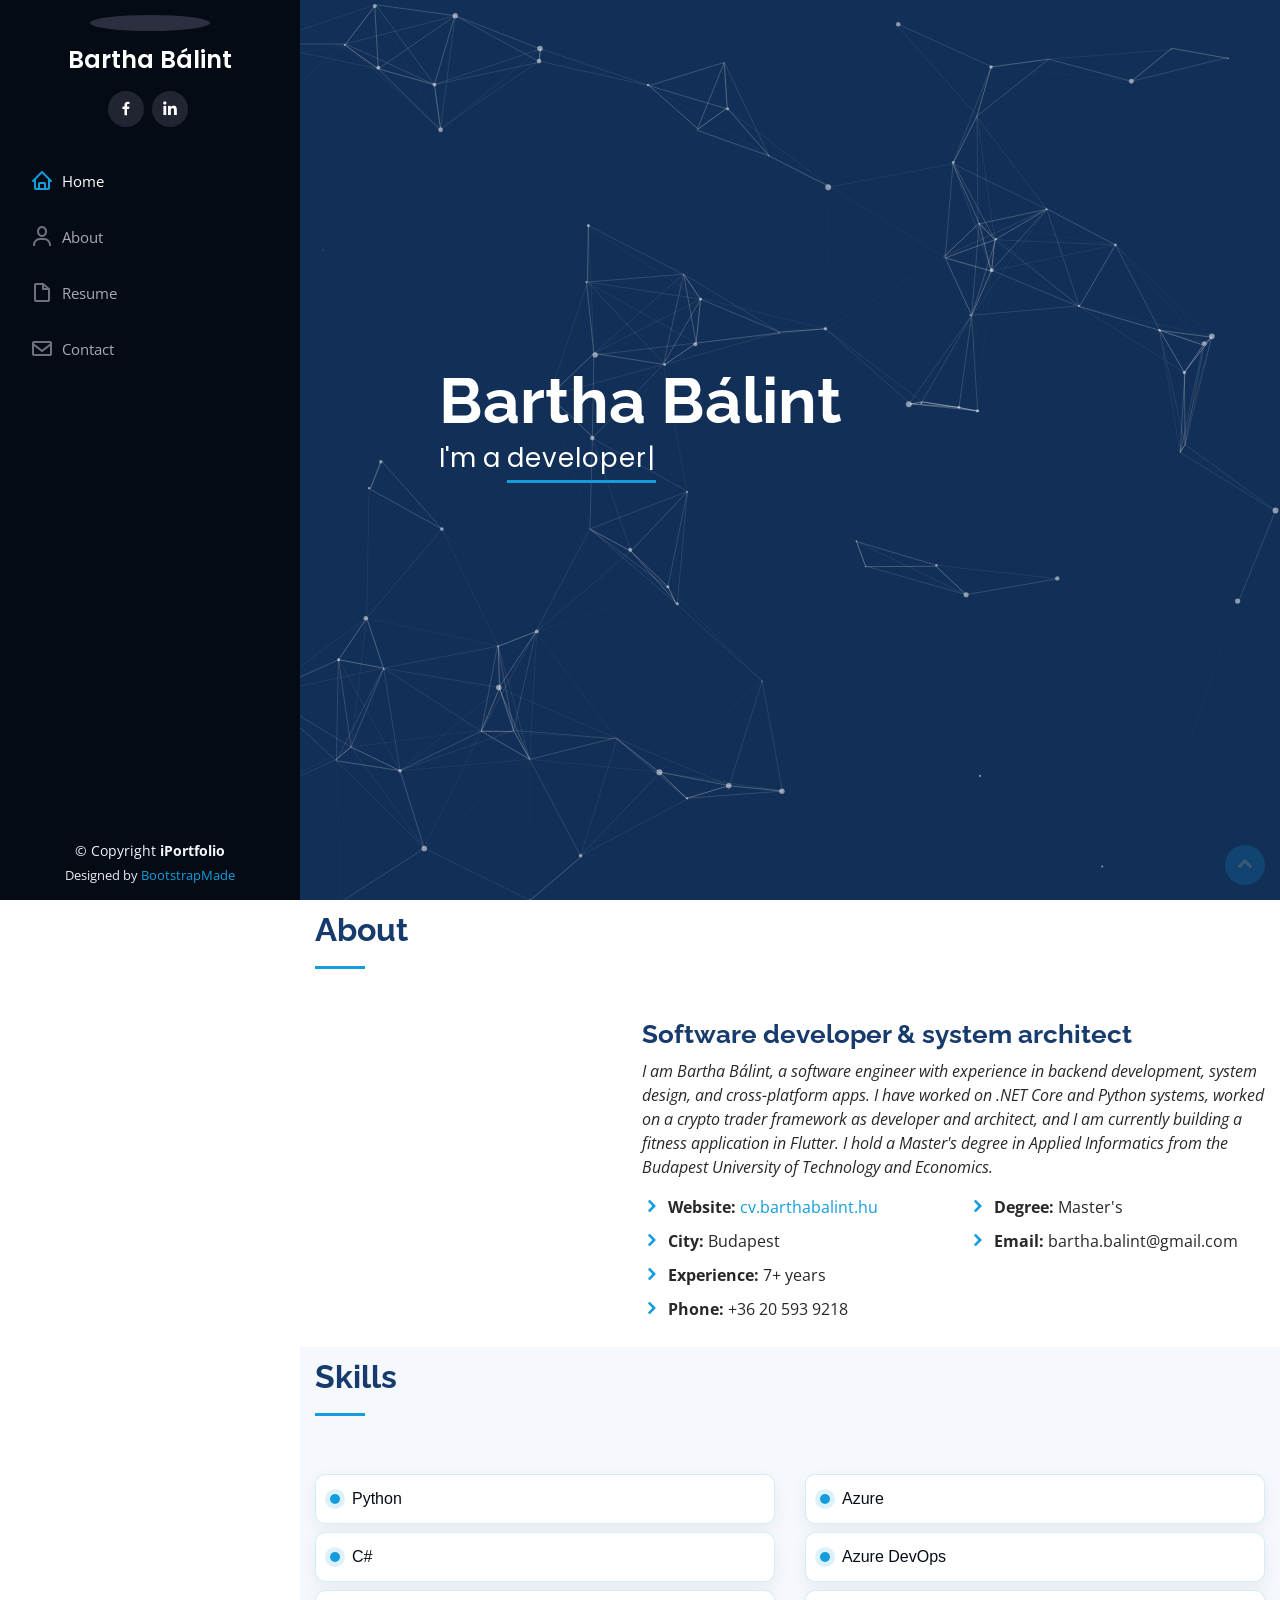
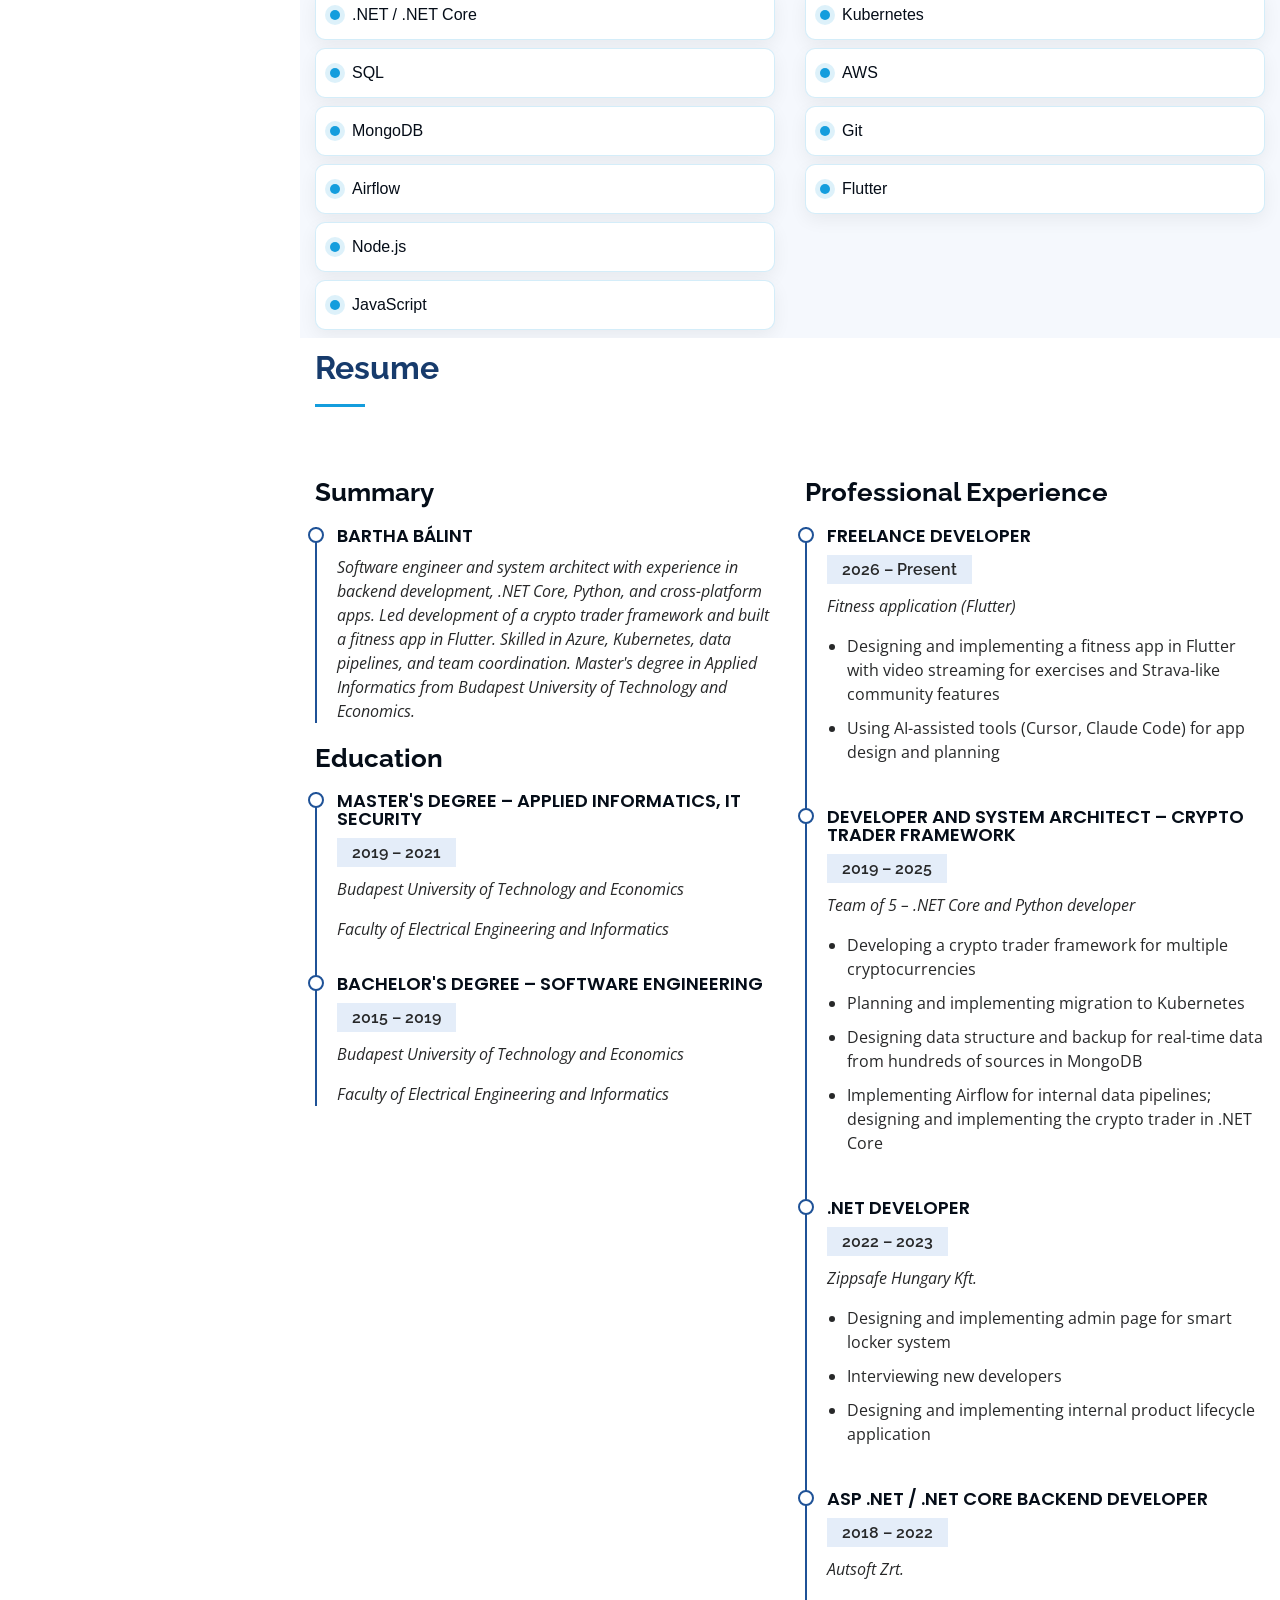
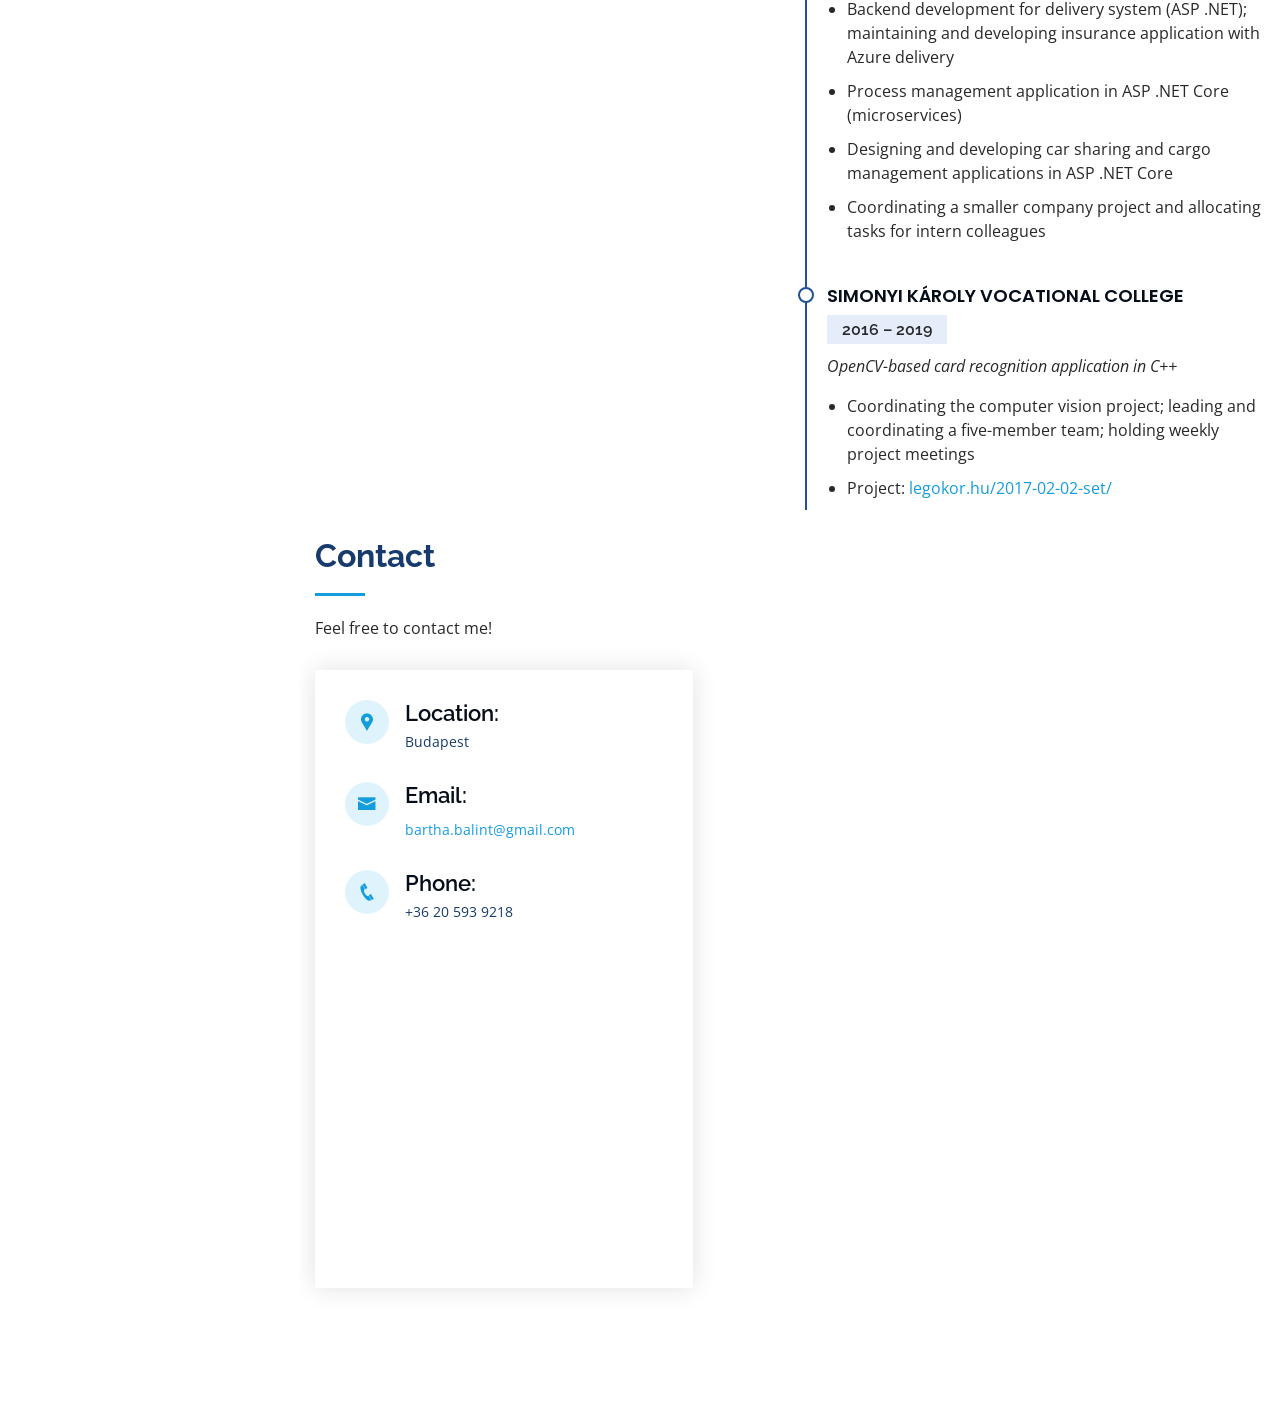
==== commit 4a88e44b: "Update profile image, enhance CV content, and improve skills section layout" ====
--- a/index.html
+++ b/index.html
@@ -45,7 +45,7 @@
     <div class="d-flex flex-column">
 
       <div class="profile">
-        <img src="assets/img/profile-img.jpg" alt="" class="img-fluid rounded-circle">
+        <img src="assets/img/profile.png" alt="" class="img-fluid rounded-circle">
         <h1 class="text-light"><a href="index.html">Bartha Bálint</a></h1>
         <div class="social-links mt-3 text-center">
           <!-- <a href="#" class="twitter"><i class="bx bxl-twitter"></i></a> -->
@@ -76,7 +76,7 @@
   <section id="particles-js" class="d-flex flex-column justify-content-center align-items-center">
     <div class="hero-container" data-aos="fade-in">
       <h1>Bartha Bálint</h1>
-      <p>I'm a <span class="typed" data-typed-items="developer"></span></p>
+      <p>I'm a <span class="typed" data-typed-items="developer, Flutter developer, system architect"></span></p>
     </div>
     <!-- <div style="height: 500px; background-color: black;" id="particles-js"></div> -->
   </section><!-- End Hero -->
@@ -94,19 +94,20 @@
 
         <div class="row">
           <div class="col-lg-4" data-aos="fade-right">
-            <img src="assets/img/profile-img.jpg" class="img-fluid" alt="">
+            <img src="assets/img/profile.png" class="img-fluid" alt="">
           </div>
           <div class="col-lg-8 pt-4 pt-lg-0 content" data-aos="fade-left">
-            <h3>Backend &amp; Azure developer</h3>
+            <h3>Software developer &amp; system architect</h3>
             <p class="font-italic">
-              My name is Bartha Bálint. I work as a software developer at Autsoft Zrt. In the past few years I worked on several different projects and gained experience. My main field is backend development in ASP .NET core platform but I am also experienced in the Azure Cloud platform.
+              I am Bartha Bálint, a software engineer with experience in backend development, system design, and cross-platform apps. I have worked on .NET Core and Python systems, worked on a crypto trader framework as developer and architect, and I am currently building a fitness application in Flutter. I hold a Master's degree in Applied Informatics from the Budapest University of Technology and Economics.
             </p>
             <div class="row">
               <div class="col-lg-6">
                 <ul>
-                  <li><i class="icofont-rounded-right"></i> <strong>Website:</strong> www.cv.barthabalint.hu</li>
+                  <li><i class="icofont-rounded-right"></i> <strong>Website:</strong> <a href="https://cv.barthabalint.hu/" target="_blank" rel="noopener">cv.barthabalint.hu</a></li>
                   <li><i class="icofont-rounded-right"></i> <strong>City:</strong> Budapest</li>
-                  <li><i class="icofont-rounded-right"></i> <strong>Age:</strong> 24</li>
+                  <li><i class="icofont-rounded-right"></i> <strong>Experience:</strong> 7+ years</li>
+                  <li><i class="icofont-rounded-right"></i> <strong>Phone:</strong> +36 20 593 9218</li>
                 </ul>
               </div>
               <div class="col-lg-6">
@@ -126,39 +127,7 @@
       </div>
     </section><!-- End About Section -->
 
-    <!-- ======= Facts Section ======= -->
-    <section id="facts" class="facts">
-      <div class="container">
-
-        <div class="section-title">
-          <h2>Facts</h2>
-          <!-- <p>Magnam dolores commodi suscipit. Necessitatibus eius consequatur ex aliquid fuga eum quidem. Sit sint consectetur velit. Quisquam quos quisquam cupiditate. Et nemo qui impedit suscipit alias ea. Quia fugiat sit in iste officiis commodi quidem hic quas.</p> -->
-        </div>
-
-        <div class="row no-gutters">
-
-          <div class="col-lg-3 col-md-6 d-md-flex align-items-md-stretch" data-aos="fade-up">
-            <div class="count-box">
-              <i class="icofont-earth"></i>
-              <div class="d-flex">
-                <span class="ml-3" data-toggle="counter-up">3</span> <span class="ml-0">+</span>
-              </div>
-                <p><strong>Year</strong> experience</p>
-            </div>
-          </div>
-
-          <div class="col-lg-3 col-md-6 d-md-flex align-items-md-stretch" data-aos="fade-up" data-aos-delay="100">
-            <div class="count-box">
-              <i class="icofont-document-folder"></i>
-              <span data-toggle="counter-up">7</span>
-              <p><strong>Company projects</strong></p>
-            </div>
-          </div>
-
-        </div>
-
-      </div>
-    </section><!-- End Facts Section -->
+    <!-- Facts section removed; experience shown in About -->
 
     <!-- ======= Skills Section ======= -->
     <section id="skills" class="skills section-bg">
@@ -169,58 +138,30 @@
           <!-- <p>Magnam dolores commodi suscipit. Necessitatibus eius consequatur ex aliquid fuga eum quidem. Sit sint consectetur velit. Quisquam quos quisquam cupiditate. Et nemo qui impedit suscipit alias ea. Quia fugiat sit in iste officiis commodi quidem hic quas.</p> -->
         </div>
 
-        <div class="row skills-content">
-
+        <div class="row">
           <div class="col-lg-6" data-aos="fade-up">
-
-            <div class="progress">
-              <span class="skill">C# <i class="val">90%</i></span>
-              <div class="progress-bar-wrap">
-                <div class="progress-bar" role="progressbar" aria-valuenow="90" aria-valuemin="0" aria-valuemax="100"></div>
-              </div>
-            </div>
-
-            <div class="progress">
-              <span class="skill">.NET Core <i class="val">90%</i></span>
-              <div class="progress-bar-wrap">
-                <div class="progress-bar" role="progressbar" aria-valuenow="90" aria-valuemin="0" aria-valuemax="100"></div>
-              </div>
-            </div>
-
-            <div class="progress">
-              <span class="skill">MS SQL <i class="val">75%</i></span>
-              <div class="progress-bar-wrap">
-                <div class="progress-bar" role="progressbar" aria-valuenow="75" aria-valuemin="0" aria-valuemax="100"></div>
-              </div>
-            </div>
-
+            <ul class="skills-list">
+              <li class="skill-item" data-aos="fade-right" data-aos-delay="0">Python</li>
+              <li class="skill-item" data-aos="fade-right" data-aos-delay="50">C#</li>
+              <li class="skill-item" data-aos="fade-right" data-aos-delay="100">.NET / .NET Core</li>
+              <li class="skill-item" data-aos="fade-right" data-aos-delay="150">SQL</li>
+              <li class="skill-item" data-aos="fade-right" data-aos-delay="200">MongoDB</li>
+              <li class="skill-item" data-aos="fade-right" data-aos-delay="250">Airflow</li>
+              <li class="skill-item" data-aos="fade-right" data-aos-delay="300">Node.js</li>
+              <li class="skill-item" data-aos="fade-right" data-aos-delay="350">JavaScript</li>
+            </ul>
           </div>
 
           <div class="col-lg-6" data-aos="fade-up" data-aos-delay="100">
-
-            <div class="progress">
-              <span class="skill">Azure Cloud <i class="val">80%</i></span>
-              <div class="progress-bar-wrap">
-                <div class="progress-bar" role="progressbar" aria-valuenow="80" aria-valuemin="0" aria-valuemax="100"></div>
-              </div>
-            </div>
-
-            <div class="progress">
-              <span class="skill">Azure DevOps <i class="val">85%</i></span>
-              <div class="progress-bar-wrap">
-                <div class="progress-bar" role="progressbar" aria-valuenow="85" aria-valuemin="0" aria-valuemax="100"></div>
-              </div>
-            </div>
-
-            <div class="progress">
-              <span class="skill">Git <i class="val">95%</i></span>
-              <div class="progress-bar-wrap">
-                <div class="progress-bar" role="progressbar" aria-valuenow="95" aria-valuemin="0" aria-valuemax="100"></div>
-              </div>
-            </div>
-
-          </div>
-
+            <ul class="skills-list">
+              <li class="skill-item" data-aos="fade-left" data-aos-delay="0">Azure</li>
+              <li class="skill-item" data-aos="fade-left" data-aos-delay="50">Azure DevOps</li>
+              <li class="skill-item" data-aos="fade-left" data-aos-delay="100">Kubernetes</li>
+              <li class="skill-item" data-aos="fade-left" data-aos-delay="150">AWS</li>
+              <li class="skill-item" data-aos="fade-left" data-aos-delay="200">Git</li>
+              <li class="skill-item" data-aos="fade-left" data-aos-delay="250">Flutter</li>
+            </ul>
+          </div>
         </div>
 
       </div>
@@ -237,53 +178,76 @@
 
         <div class="row">
           <div class="col-lg-6" data-aos="fade-up">
-            <h3 class="resume-title">Sumary</h3>
+            <h3 class="resume-title">Summary</h3>
             <div class="resume-item pb-0">
               <h4>Bartha Bálint</h4>
-              <p><em>I am an experienced Software Engineer with a demonstrated history of working in the computer software industry. Skilled in Back-End Web Development, .NET Framework, .NETCore, Azure Cloud, Azure DevOps, MS SQL and Version Control Tools. Strong engineering professional with a Master's degree focused in Computer Programming/Programmer from Budapest University of Technology and Economics. </em></p>
-              <!-- <ul>
-                <li>Budapest, HU</li>
-                <li>(123) 456-7891</li>
-                <li>alice.barkley@example.com</li>
-              </ul> -->
+              <p><em>Software engineer and system architect with experience in backend development, .NET Core, Python, and cross-platform apps. Led development of a crypto trader framework and built a fitness app in Flutter. Skilled in Azure, Kubernetes, data pipelines, and team coordination. Master's degree in Applied Informatics from Budapest University of Technology and Economics.</em></p>
             </div>
 
             <h3 class="resume-title">Education</h3>
             <div class="resume-item">
-              <h4>Master's of Computer science and Electrical engineering</h4>
-              <h5>2019 - 2021</h5>
+              <h4>Master's degree – Applied Informatics, IT security</h4>
+              <h5>2019 – 2021</h5>
               <p><em>Budapest University of Technology and Economics</em></p>
               <p><em>Faculty of Electrical Engineering and Informatics</em></p>
-              <!-- <p>Qui deserunt veniam. Et sed aliquam labore tempore sed quisquam iusto autem sit. Ea vero voluptatum qui ut dignissimos deleniti nerada porti sand markend</p> -->
-            </div>
-            <div class="resume-item">
-              <h4>Bachelor of Computer science and Electrical engineering</h4>
-              <h5>2015 - 2019</h5>
+            </div>
+            <div class="resume-item">
+              <h4>Bachelor's degree – Software engineering</h4>
+              <h5>2015 – 2019</h5>
               <p><em>Budapest University of Technology and Economics</em></p>
               <p><em>Faculty of Electrical Engineering and Informatics</em></p>
-              <!-- <p>Quia nobis sequi est occaecati aut. Repudiandae et iusto quae reiciendis et quis Eius vel ratione eius unde vitae rerum voluptates asperiores voluptatem Earum molestiae consequatur neque etlon sader mart dila</p> -->
             </div>
           </div>
           <div class="col-lg-6" data-aos="fade-up" data-aos-delay="100">
             <h3 class="resume-title">Professional Experience</h3>
             <div class="resume-item">
-              <h4>Backend developer</h4>
-              <h5>2018 - Present</h5>
-              <p><em>Budapest</em></p>
-              <ul>
-                <li>I worked on 7 different projects as a C# developer</li>
-                <li>On most of my projects I worked with ASP .NET Core</li>
-                <li>I created building and release pipelines in Azure Devops</li>
-                <li>I managed the Azure resources of the projects</li>
-              </ul>
-            </div>
-            <div class="resume-item">
-              <h4>Simonyi Károly College for Advenced Studies</h4>
-              <h5>2017 - 2019</h5>
-              <p><em>Project Manager</em></p>
-              <ul>
-                <li>Project Manager of the computer vision project in the Robotics Department of the College.</li>
-                <li>I managed a team of 5 students to develop a vareity of computer vision projects.</li>
+              <h4>Freelance Developer</h4>
+              <h5>2026 – Present</h5>
+              <p><em>Fitness application (Flutter)</em></p>
+              <ul>
+                <li>Designing and implementing a fitness app in Flutter with video streaming for exercises and Strava-like community features</li>
+                <li>Using AI-assisted tools (Cursor, Claude Code) for app design and planning</li>
+              </ul>
+            </div>
+            <div class="resume-item">
+              <h4>Developer and System Architect – Crypto Trader Framework</h4>
+              <h5>2019 – 2025</h5>
+              <p><em>Team of 5 – .NET Core and Python developer</em></p>
+              <ul>
+                <li>Developing a crypto trader framework for multiple cryptocurrencies</li>
+                <li>Planning and implementing migration to Kubernetes</li>
+                <li>Designing data structure and backup for real-time data from hundreds of sources in MongoDB</li>
+                <li>Implementing Airflow for internal data pipelines; designing and implementing the crypto trader in .NET Core</li>
+              </ul>
+            </div>
+            <div class="resume-item">
+              <h4>.NET Developer</h4>
+              <h5>2022 – 2023</h5>
+              <p><em>Zippsafe Hungary Kft.</em></p>
+              <ul>
+                <li>Designing and implementing admin page for smart locker system</li>
+                <li>Interviewing new developers</li>
+                <li>Designing and implementing internal product lifecycle application</li>
+              </ul>
+            </div>
+            <div class="resume-item">
+              <h4>ASP .NET / .NET Core Backend Developer</h4>
+              <h5>2018 – 2022</h5>
+              <p><em>Autsoft Zrt.</em></p>
+              <ul>
+                <li>Backend development for delivery system (ASP .NET); maintaining and developing insurance application with Azure delivery</li>
+                <li>Process management application in ASP .NET Core (microservices)</li>
+                <li>Designing and developing car sharing and cargo management applications in ASP .NET Core</li>
+                <li>Coordinating a smaller company project and allocating tasks for intern colleagues</li>
+              </ul>
+            </div>
+            <div class="resume-item">
+              <h4>Simonyi Károly Vocational College</h4>
+              <h5>2016 – 2019</h5>
+              <p><em>OpenCV-based card recognition application in C++</em></p>
+              <ul>
+                <li>Coordinating the computer vision project; leading and coordinating a five-member team; holding weekly project meetings</li>
+                <li>Project: <a href="https://web.archive.org/web/20250327043244/https://legokor.hu/2017-02-02-set/" target="_blank" rel="noopener">legokor.hu/2017-02-02-set/</a></li>
               </ul>
             </div>
           </div>
@@ -312,7 +276,13 @@
               <div class="email">
                 <i class="icofont-envelope"></i>
                 <h4>Email:</h4>
-                <p>bartha.balint@gmail.com</p>
+                <p><a href="mailto:bartha.balint@gmail.com">bartha.balint@gmail.com</a></p>
+              </div>
+
+              <div class="phone">
+                <i class="icofont-phone"></i>
+                <h4>Phone:</h4>
+                <p>+36 20 593 9218</p>
               </div>
 
               <iframe src="https://www.google.com/maps/embed?pb=!1m18!1m12!1m3!1d172572.09896265162!2d18.989876967779367!3d47.48135976958316!2m3!1f0!2f0!3f0!3m2!1i1024!2i768!4f13.1!3m3!1m2!1s0x4741c334d1d4cfc9%3A0x400c4290c1e1160!2sBudapest!5e0!3m2!1sen!2shu!4v1609585950887!5m2!1sen!2shu" width="400" height="300" frameborder="0" style="border:0;" allowfullscreen="" aria-hidden="false" tabindex="0"></iframe>
--- a/assets/css/style.css
+++ b/assets/css/style.css
@@ -431,6 +431,45 @@
   background-color: #149ddd;
 }
 
+.skills-list {
+  list-style: none;
+  padding-left: 0;
+  margin: 0;
+}
+
+.skill-item {
+  position: relative;
+  padding: 0.75rem 1rem 0.75rem 2.25rem;
+  margin: 0.5rem 0;
+  background: #fff;
+  border: 1px solid rgba(20, 157, 221, 0.18);
+  border-radius: 10px;
+  font-family: "Poppins", sans-serif;
+  font-weight: 500;
+  color: #050d18;
+  box-shadow: 0 6px 18px rgba(5, 13, 24, 0.06);
+  transition: transform 0.18s ease, box-shadow 0.18s ease, border-color 0.18s ease;
+}
+
+.skill-item::before {
+  content: "";
+  position: absolute;
+  left: 0.9rem;
+  top: 50%;
+  width: 10px;
+  height: 10px;
+  transform: translateY(-50%);
+  border-radius: 999px;
+  background: #149ddd;
+  box-shadow: 0 0 0 5px rgba(20, 157, 221, 0.14);
+}
+
+.skill-item:hover {
+  transform: translateY(-2px);
+  box-shadow: 0 10px 26px rgba(5, 13, 24, 0.10);
+  border-color: rgba(20, 157, 221, 0.35);
+}
+
 /*--------------------------------------------------------------
 # Resume
 --------------------------------------------------------------*/
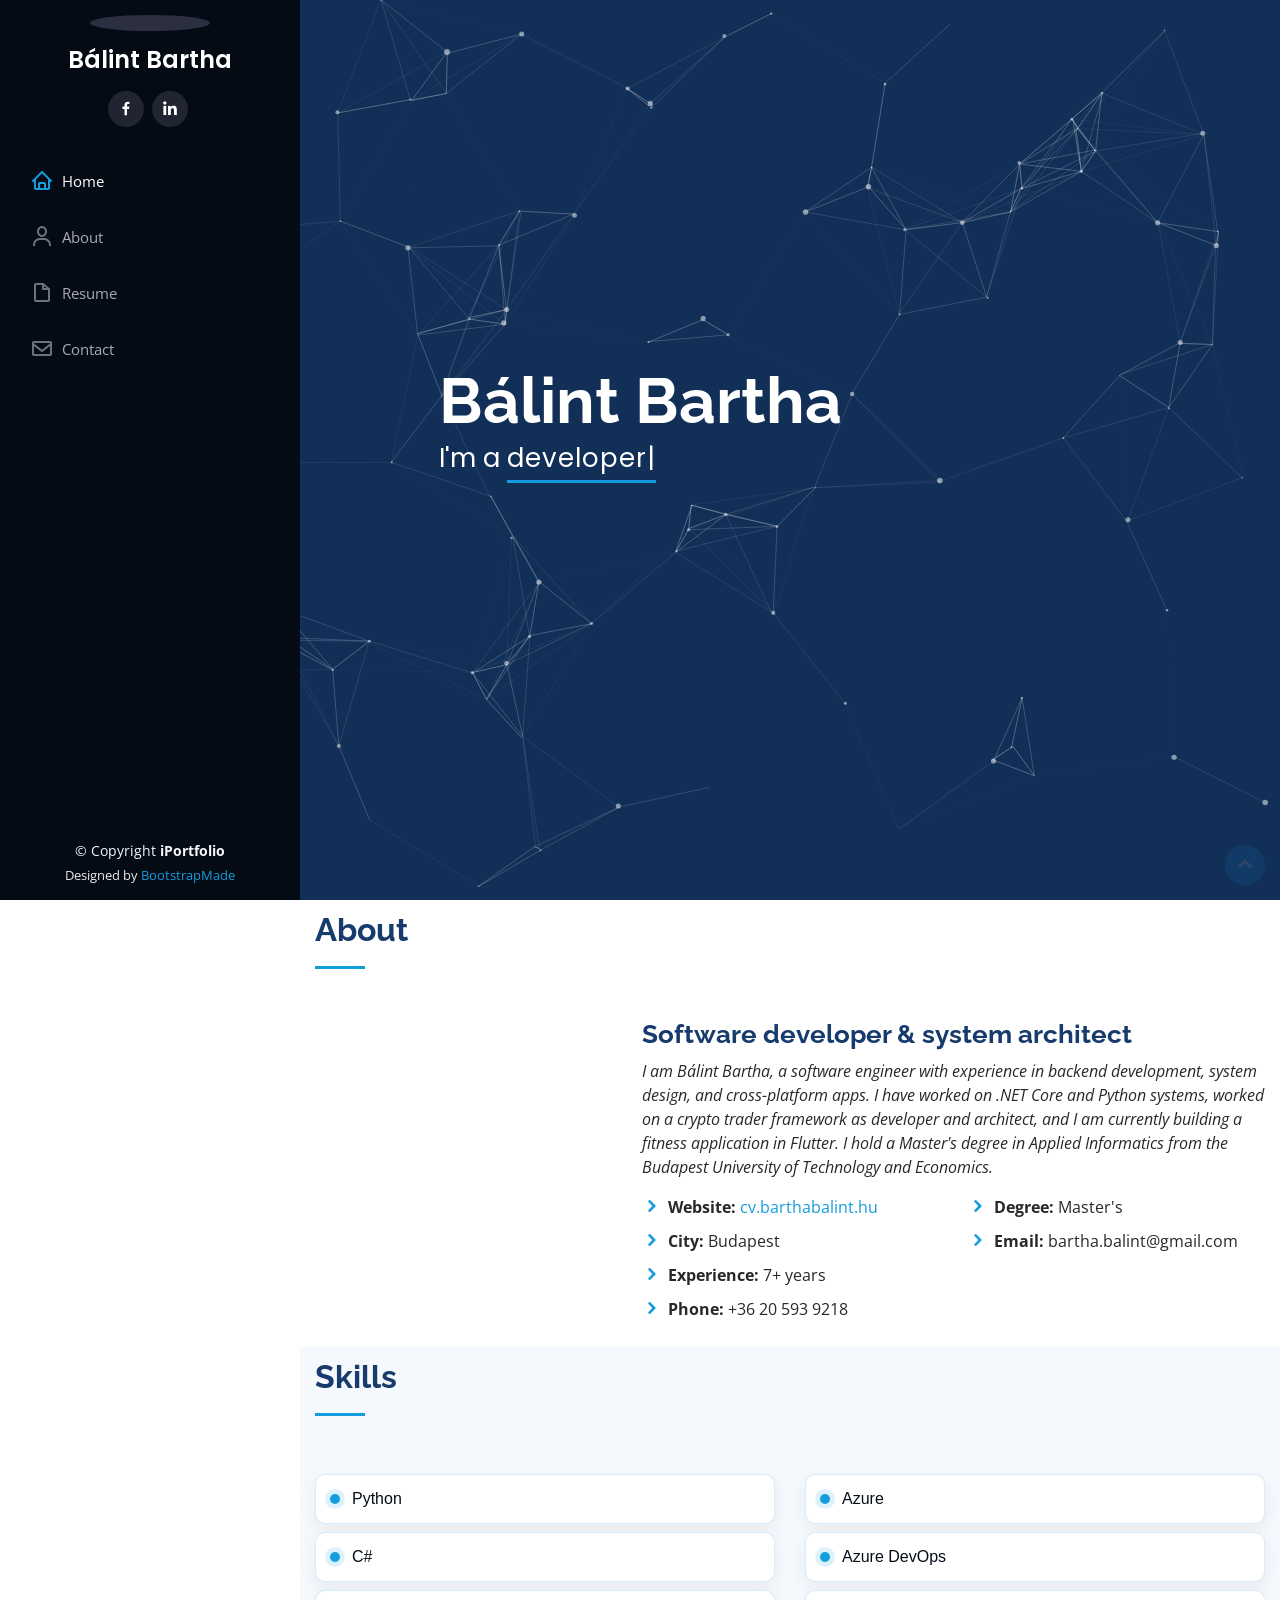
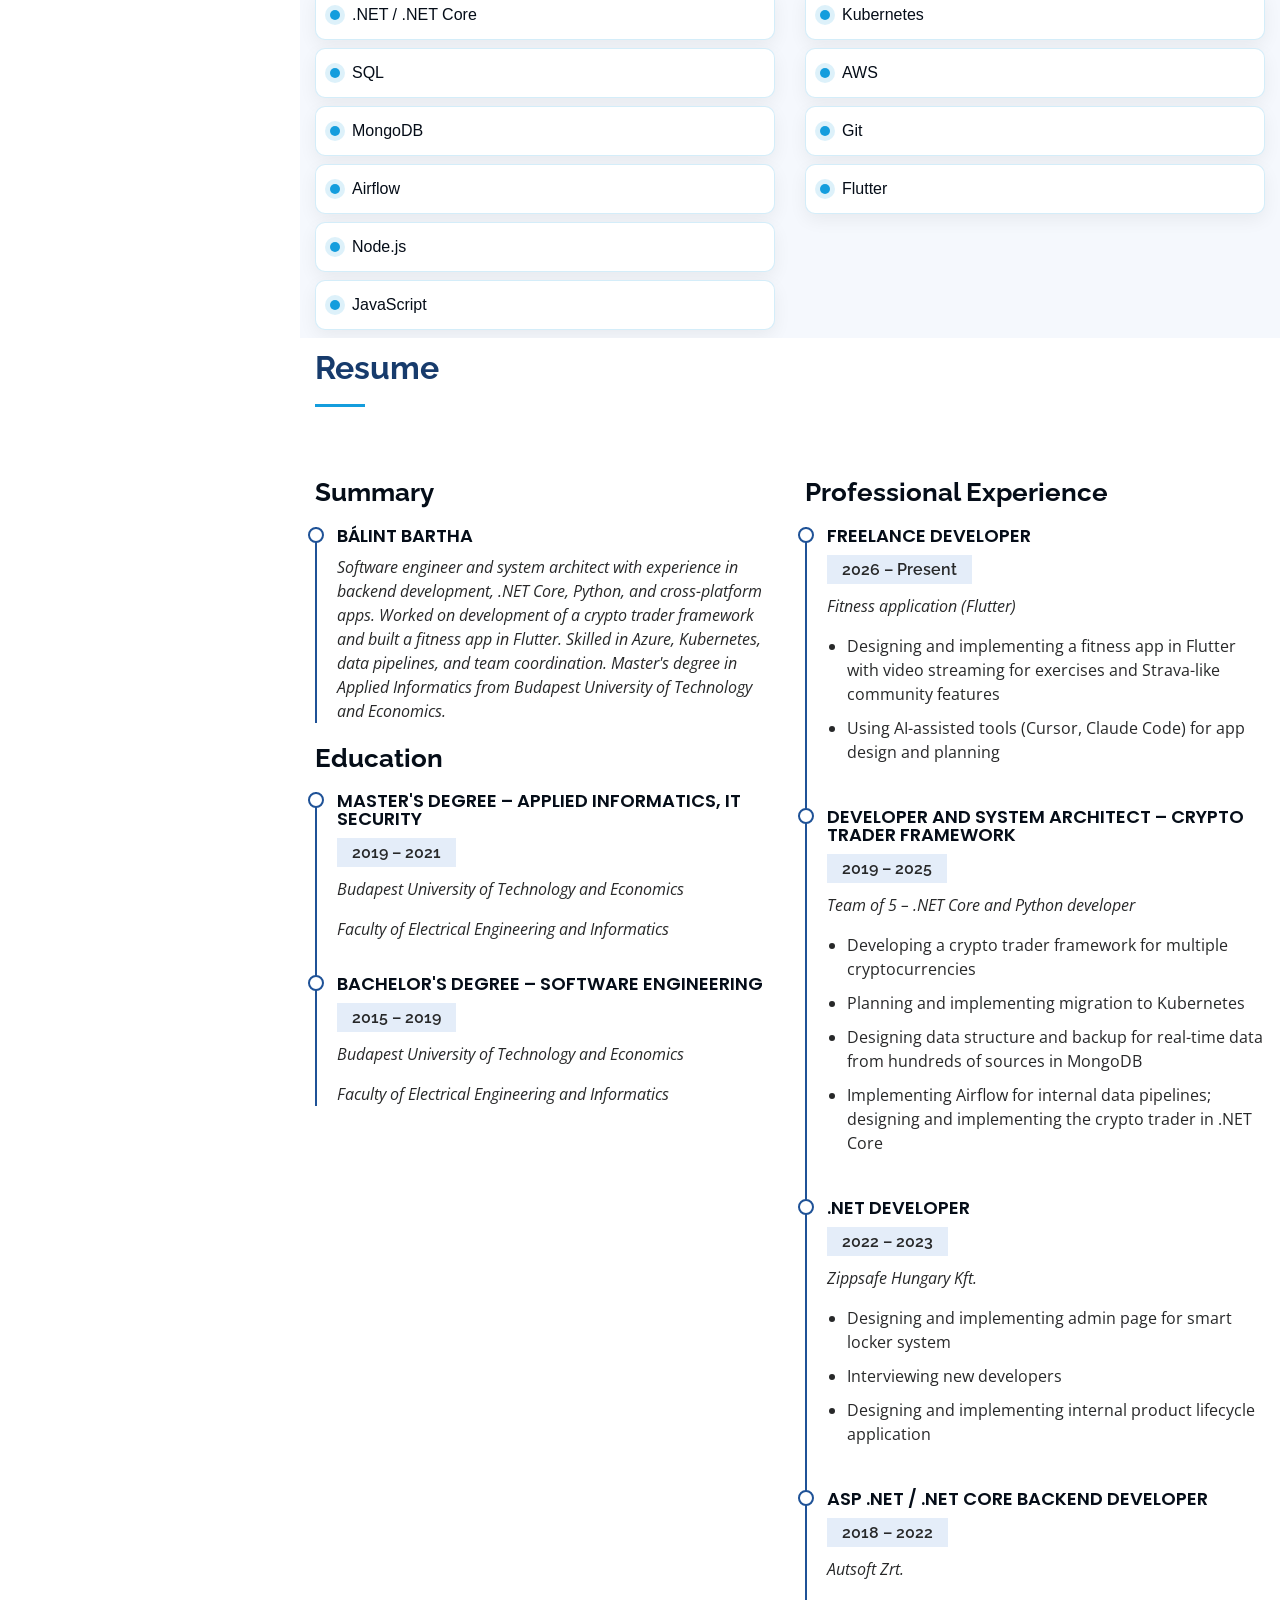
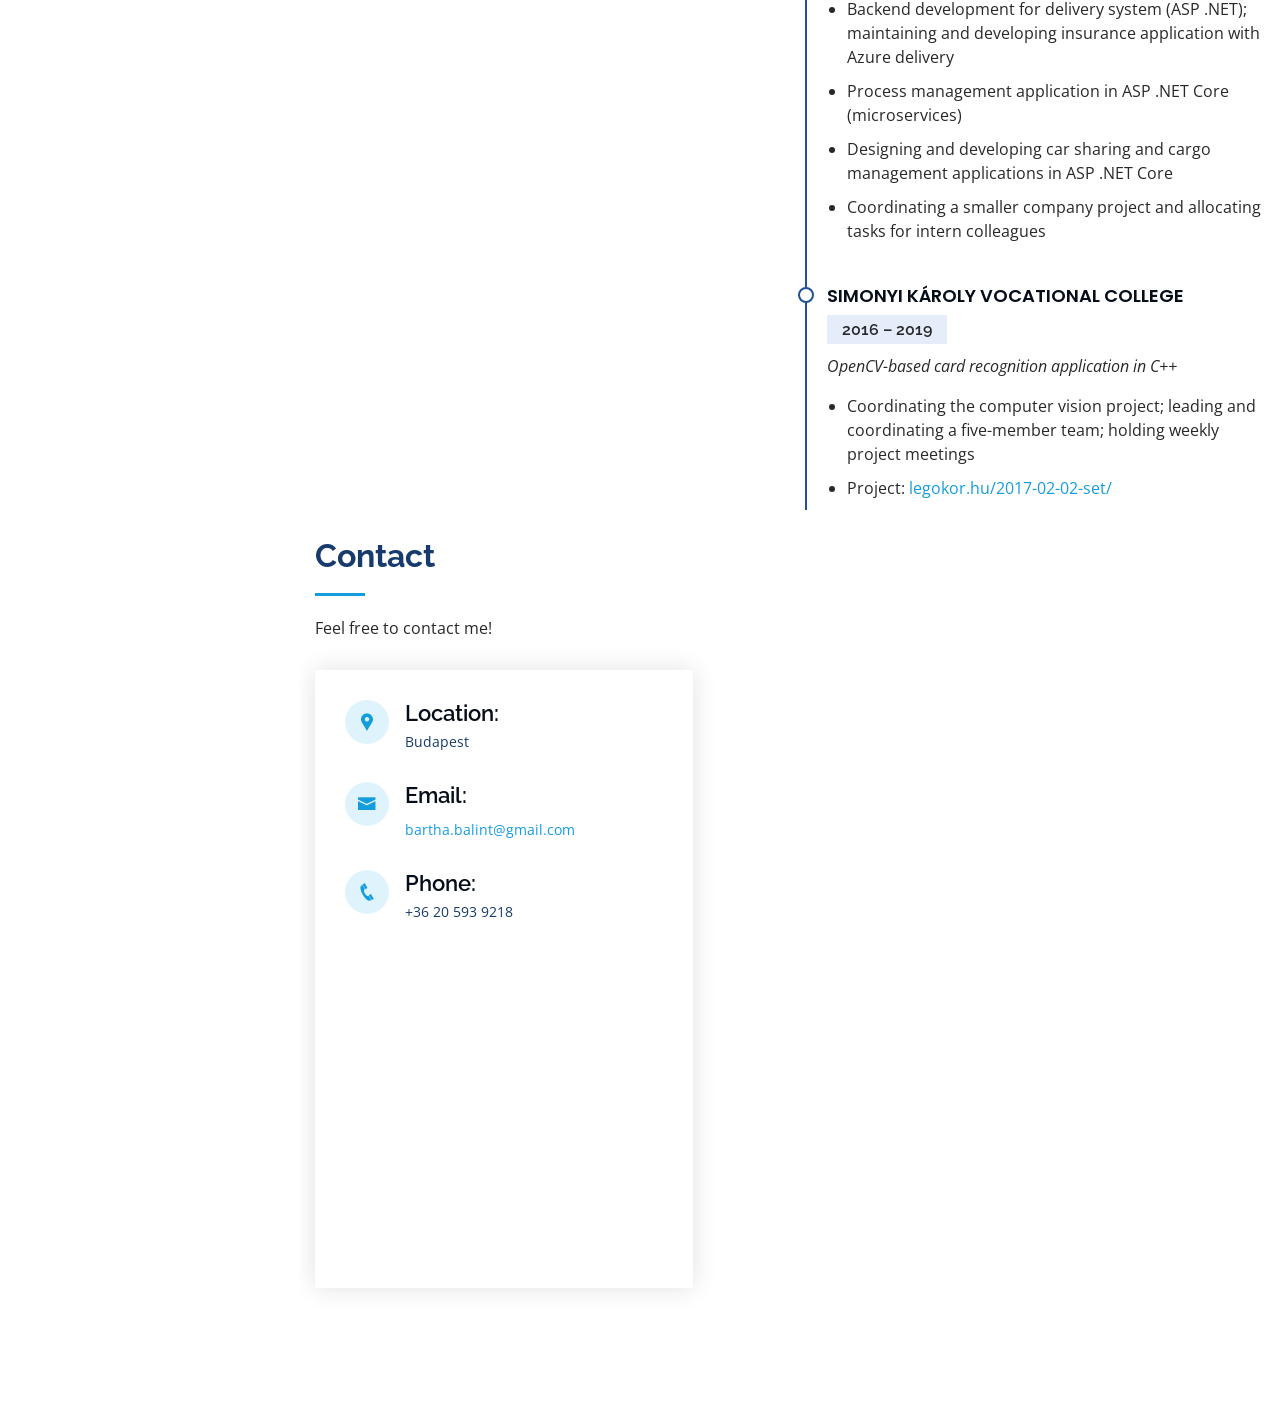
==== commit 11b895c1: "name and typo" ====
--- a/index.html
+++ b/index.html
@@ -46,7 +46,7 @@
 
       <div class="profile">
         <img src="assets/img/profile.png" alt="" class="img-fluid rounded-circle">
-        <h1 class="text-light"><a href="index.html">Bartha Bálint</a></h1>
+        <h1 class="text-light"><a href="index.html">Bálint Bartha</a></h1>
         <div class="social-links mt-3 text-center">
           <!-- <a href="#" class="twitter"><i class="bx bxl-twitter"></i></a> -->
           <a href="https://www.facebook.com/bartha.balint96/" class="facebook"><i class="bx bxl-facebook"></i></a>
@@ -75,7 +75,7 @@
   <!-- ======= Hero Section ======= -->
   <section id="particles-js" class="d-flex flex-column justify-content-center align-items-center">
     <div class="hero-container" data-aos="fade-in">
-      <h1>Bartha Bálint</h1>
+      <h1>Bálint Bartha</h1>
       <p>I'm a <span class="typed" data-typed-items="developer, Flutter developer, system architect"></span></p>
     </div>
     <!-- <div style="height: 500px; background-color: black;" id="particles-js"></div> -->
@@ -99,7 +99,7 @@
           <div class="col-lg-8 pt-4 pt-lg-0 content" data-aos="fade-left">
             <h3>Software developer &amp; system architect</h3>
             <p class="font-italic">
-              I am Bartha Bálint, a software engineer with experience in backend development, system design, and cross-platform apps. I have worked on .NET Core and Python systems, worked on a crypto trader framework as developer and architect, and I am currently building a fitness application in Flutter. I hold a Master's degree in Applied Informatics from the Budapest University of Technology and Economics.
+              I am Bálint Bartha, a software engineer with experience in backend development, system design, and cross-platform apps. I have worked on .NET Core and Python systems, worked on a crypto trader framework as developer and architect, and I am currently building a fitness application in Flutter. I hold a Master's degree in Applied Informatics from the Budapest University of Technology and Economics.
             </p>
             <div class="row">
               <div class="col-lg-6">
@@ -180,8 +180,8 @@
           <div class="col-lg-6" data-aos="fade-up">
             <h3 class="resume-title">Summary</h3>
             <div class="resume-item pb-0">
-              <h4>Bartha Bálint</h4>
-              <p><em>Software engineer and system architect with experience in backend development, .NET Core, Python, and cross-platform apps. Led development of a crypto trader framework and built a fitness app in Flutter. Skilled in Azure, Kubernetes, data pipelines, and team coordination. Master's degree in Applied Informatics from Budapest University of Technology and Economics.</em></p>
+              <h4>Bálint Bartha</h4>
+              <p><em>Software engineer and system architect with experience in backend development, .NET Core, Python, and cross-platform apps. Worked on development of a crypto trader framework and built a fitness app in Flutter. Skilled in Azure, Kubernetes, data pipelines, and team coordination. Master's degree in Applied Informatics from Budapest University of Technology and Economics.</em></p>
             </div>
 
             <h3 class="resume-title">Education</h3>
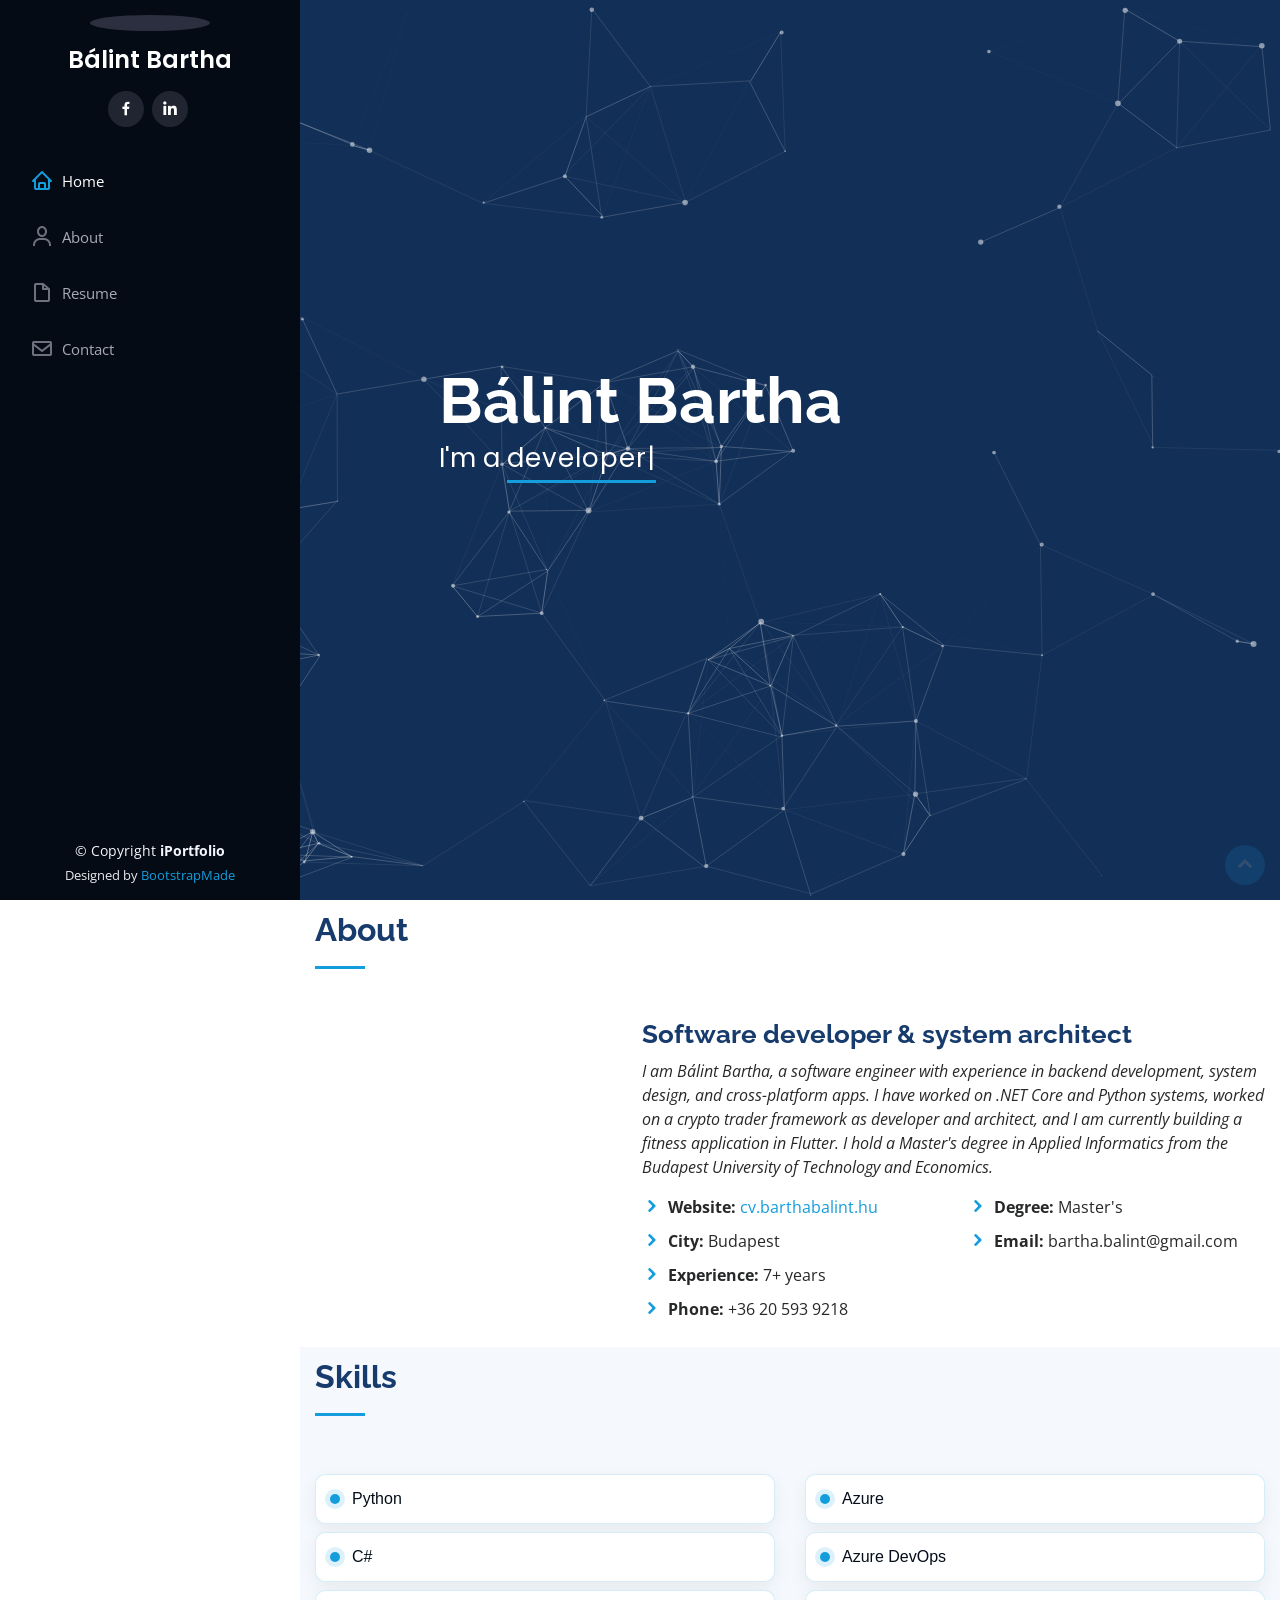
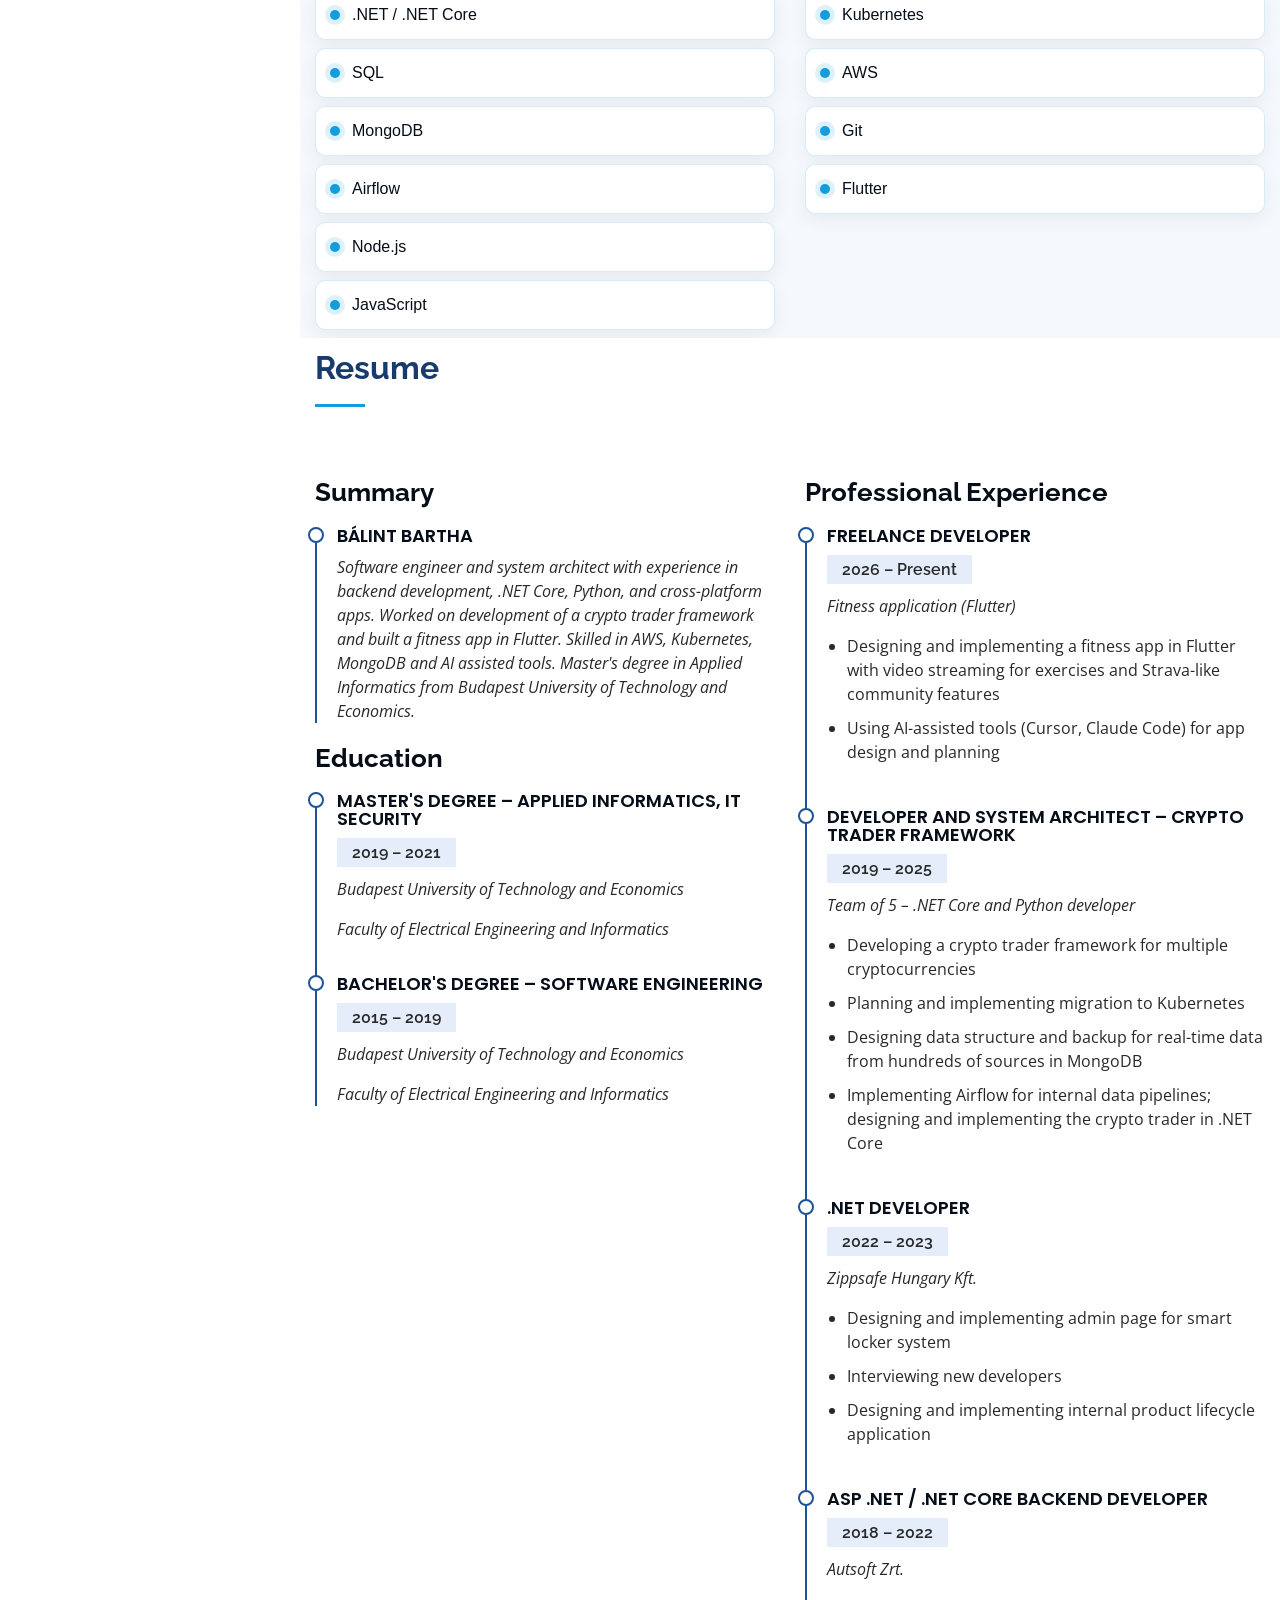
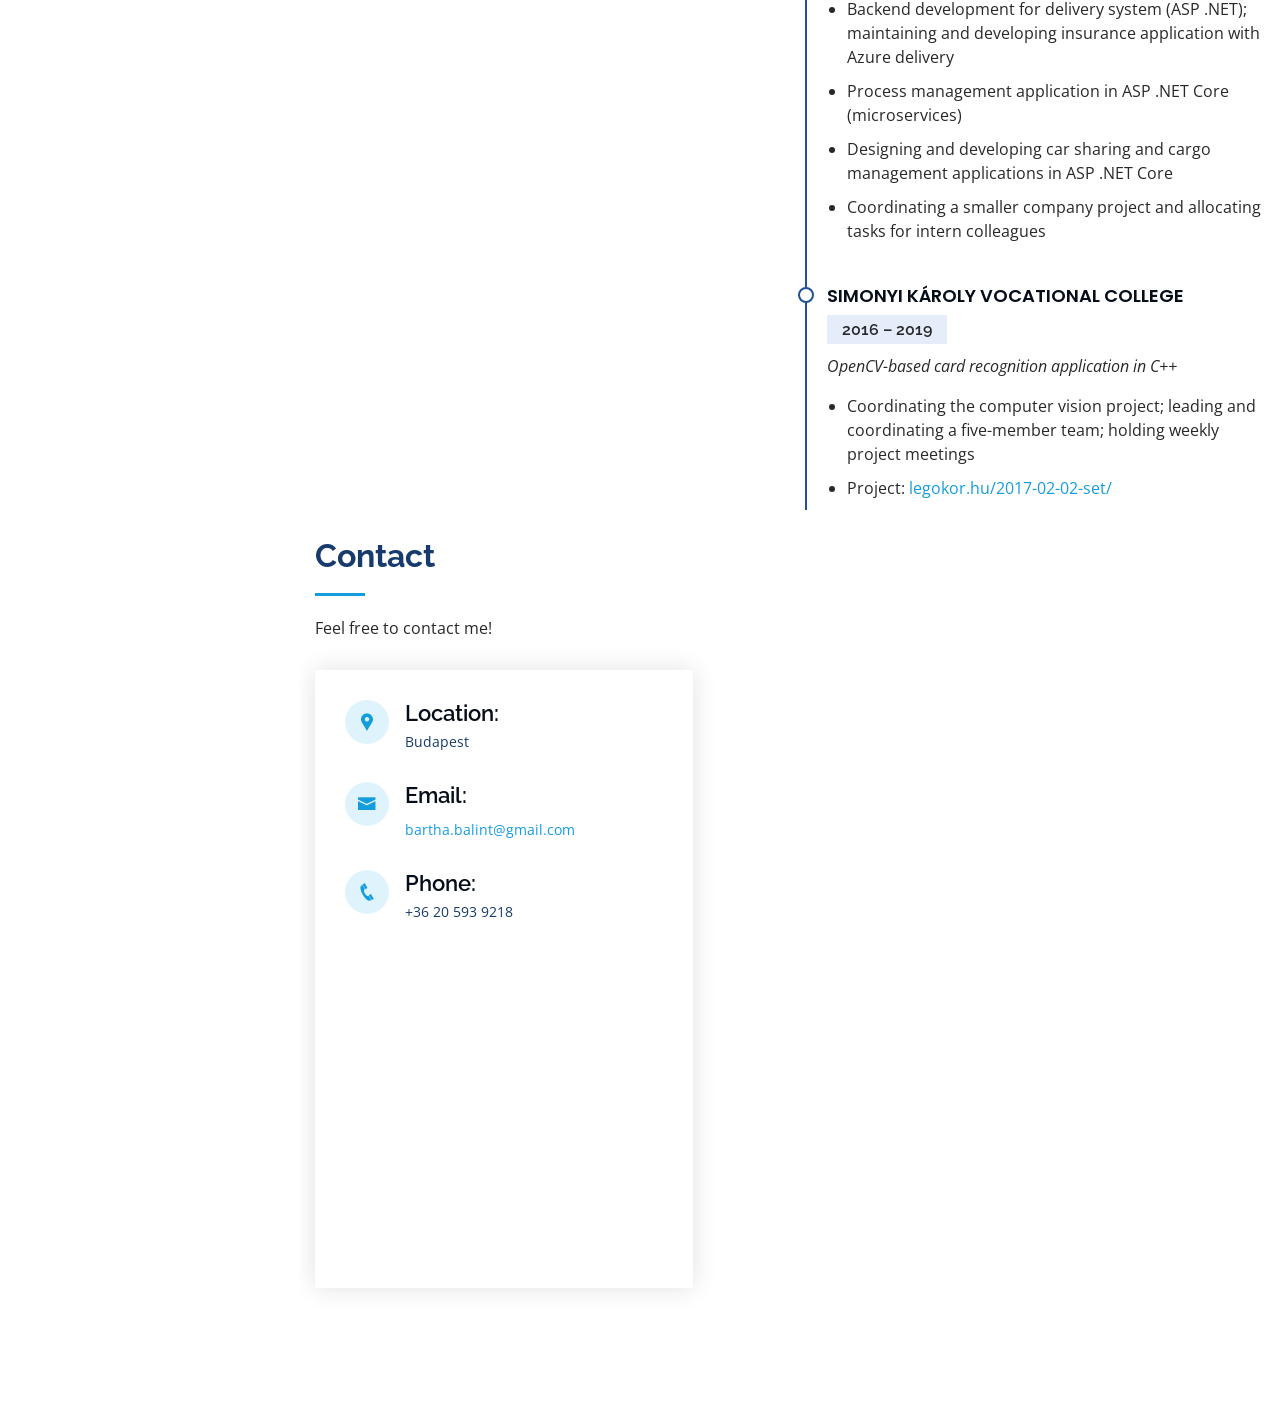
==== commit ff1b5f74: "Correct information" ====
--- a/index.html
+++ b/index.html
@@ -1,373 +1,373 @@
-<!DOCTYPE html>
-<html lang="en">
-
-<head>
-  <meta charset="utf-8">
-  <meta content="width=device-width, initial-scale=1.0" name="viewport">
-
-  <title>Bálint Bartha's resume site</title>
-  <meta content="" name="description">
-  <meta content="" name="keywords">
-
-  <!-- Favicons -->
-  <link href="assets/img/bb-icon-29.jpg" rel="icon">
-  <link href="assets/img/bb-icon-29.jpg" rel="apple-touch-icon">
-
-  <!-- Google Fonts -->
-  <link href="https://fonts.googleapis.com/css?family=Open+Sans:300,300i,400,400i,600,600i,700,700i|Raleway:300,300i,400,400i,500,500i,600,600i,700,700i|Poppins:300,300i,400,400i,500,500i,600,600i,700,700i" rel="stylesheet">
-
-  <!-- Vendor CSS Files -->
-  <link href="assets/vendor/bootstrap/css/bootstrap.min.css" rel="stylesheet">
-  <link href="assets/vendor/icofont/icofont.min.css" rel="stylesheet">
-  <link href="assets/vendor/boxicons/css/boxicons.min.css" rel="stylesheet">
-  <link href="assets/vendor/venobox/venobox.css" rel="stylesheet">
-  <link href="assets/vendor/owl.carousel/assets/owl.carousel.min.css" rel="stylesheet">
-  <link href="assets/vendor/aos/aos.css" rel="stylesheet">
-
-  <!-- Template Main CSS File -->
-  <link href="assets/css/style.css" rel="stylesheet">
-
-  <!-- =======================================================
-  * Template Name: iPortfolio - v1.5.0
-  * Template URL: https://bootstrapmade.com/iportfolio-bootstrap-portfolio-websites-template/
-  * Author: BootstrapMade.com
-  * License: https://bootstrapmade.com/license/
-  ======================================================== -->
-</head>
-
-<body>
-
-  <!-- ======= Mobile nav toggle button ======= -->
-  <button type="button" class="mobile-nav-toggle d-xl-none"><i class="icofont-navigation-menu"></i></button>
-
-  <!-- ======= Header ======= -->
-  <header id="header">
-    <div class="d-flex flex-column">
-
-      <div class="profile">
-        <img src="assets/img/profile.png" alt="" class="img-fluid rounded-circle">
-        <h1 class="text-light"><a href="index.html">Bálint Bartha</a></h1>
-        <div class="social-links mt-3 text-center">
-          <!-- <a href="#" class="twitter"><i class="bx bxl-twitter"></i></a> -->
-          <a href="https://www.facebook.com/bartha.balint96/" class="facebook"><i class="bx bxl-facebook"></i></a>
-          <!-- <a href="#" class="instagram"><i class="bx bxl-instagram"></i></a> -->
-          <!-- <a href="#" class="google-plus"><i class="bx bxl-skype"></i></a> -->
-          <a href="https://www.linkedin.com/in/balintbartha" class="linkedin"><i class="bx bxl-linkedin"></i></a>
-        </div>
-      </div>
-
-      <nav class="nav-menu">
-        <ul>
-          <li class="active"><a href="index.html"><i class="bx bx-home"></i> <span>Home</span></a></li>
-          <li><a href="#about"><i class="bx bx-user"></i> <span>About</span></a></li>
-          <li><a href="#resume"><i class="bx bx-file-blank"></i> <span>Resume</span></a></li>
-          <!-- <li><a href="#portfolio"><i class="bx bx-book-content"></i> Portfolio</a></li>
-          <li><a href="#services"><i class="bx bx-server"></i> Services</a></li> -->
-          <li><a href="#contact"><i class="bx bx-envelope"></i> Contact</a></li>
-
-        </ul>
-      </nav><!-- .nav-menu -->
-      <button type="button" class="mobile-nav-toggle d-xl-none"><i class="icofont-navigation-menu"></i></button>
-
-    </div>
-  </header><!-- End Header -->
-  
-  <!-- ======= Hero Section ======= -->
-  <section id="particles-js" class="d-flex flex-column justify-content-center align-items-center">
-    <div class="hero-container" data-aos="fade-in">
-      <h1>Bálint Bartha</h1>
-      <p>I'm a <span class="typed" data-typed-items="developer, Flutter developer, system architect"></span></p>
-    </div>
-    <!-- <div style="height: 500px; background-color: black;" id="particles-js"></div> -->
-  </section><!-- End Hero -->
-
-  <main id="main">
-
-    <!-- ======= About Section ======= -->
-    <section id="about" class="about">
-      <div class="container">
-
-        <div class="section-title">
-          <h2>About</h2>
-          <!-- <p>Magnam dolores commodi suscipit. Necessitatibus eius consequatur ex aliquid fuga eum quidem. Sit sint consectetur velit. Quisquam quos quisquam cupiditate. Et nemo qui impedit suscipit alias ea. Quia fugiat sit in iste officiis commodi quidem hic quas.</p> -->
-        </div>
-
-        <div class="row">
-          <div class="col-lg-4" data-aos="fade-right">
-            <img src="assets/img/profile.png" class="img-fluid" alt="">
-          </div>
-          <div class="col-lg-8 pt-4 pt-lg-0 content" data-aos="fade-left">
-            <h3>Software developer &amp; system architect</h3>
-            <p class="font-italic">
-              I am Bálint Bartha, a software engineer with experience in backend development, system design, and cross-platform apps. I have worked on .NET Core and Python systems, worked on a crypto trader framework as developer and architect, and I am currently building a fitness application in Flutter. I hold a Master's degree in Applied Informatics from the Budapest University of Technology and Economics.
-            </p>
-            <div class="row">
-              <div class="col-lg-6">
-                <ul>
-                  <li><i class="icofont-rounded-right"></i> <strong>Website:</strong> <a href="https://cv.barthabalint.hu/" target="_blank" rel="noopener">cv.barthabalint.hu</a></li>
-                  <li><i class="icofont-rounded-right"></i> <strong>City:</strong> Budapest</li>
-                  <li><i class="icofont-rounded-right"></i> <strong>Experience:</strong> 7+ years</li>
-                  <li><i class="icofont-rounded-right"></i> <strong>Phone:</strong> +36 20 593 9218</li>
-                </ul>
-              </div>
-              <div class="col-lg-6">
-                <ul>
-                  <li><i class="icofont-rounded-right"></i> <strong>Degree:</strong> Master's</li>
-                  <li><i class="icofont-rounded-right"></i> <strong>Email:</strong> bartha.balint@gmail.com</li>
-                </ul>
-              </div>
-            </div>
-            <!-- <p>
-              Officiis eligendi itaque labore et dolorum mollitia officiis optio vero. Quisquam sunt adipisci omnis et ut. Nulla accusantium dolor incidunt officia tempore. Et eius omnis.
-              Cupiditate ut dicta maxime officiis quidem quia. Sed et consectetur qui quia repellendus itaque neque. Aliquid amet quidem ut quaerat cupiditate. Ab et eum qui repellendus omnis culpa magni laudantium dolores.
-            </p> -->
-          </div>
-        </div>
-
-      </div>
-    </section><!-- End About Section -->
-
-    <!-- Facts section removed; experience shown in About -->
-
-    <!-- ======= Skills Section ======= -->
-    <section id="skills" class="skills section-bg">
-      <div class="container">
-
-        <div class="section-title">
-          <h2>Skills</h2>
-          <!-- <p>Magnam dolores commodi suscipit. Necessitatibus eius consequatur ex aliquid fuga eum quidem. Sit sint consectetur velit. Quisquam quos quisquam cupiditate. Et nemo qui impedit suscipit alias ea. Quia fugiat sit in iste officiis commodi quidem hic quas.</p> -->
-        </div>
-
-        <div class="row">
-          <div class="col-lg-6" data-aos="fade-up">
-            <ul class="skills-list">
-              <li class="skill-item" data-aos="fade-right" data-aos-delay="0">Python</li>
-              <li class="skill-item" data-aos="fade-right" data-aos-delay="50">C#</li>
-              <li class="skill-item" data-aos="fade-right" data-aos-delay="100">.NET / .NET Core</li>
-              <li class="skill-item" data-aos="fade-right" data-aos-delay="150">SQL</li>
-              <li class="skill-item" data-aos="fade-right" data-aos-delay="200">MongoDB</li>
-              <li class="skill-item" data-aos="fade-right" data-aos-delay="250">Airflow</li>
-              <li class="skill-item" data-aos="fade-right" data-aos-delay="300">Node.js</li>
-              <li class="skill-item" data-aos="fade-right" data-aos-delay="350">JavaScript</li>
-            </ul>
-          </div>
-
-          <div class="col-lg-6" data-aos="fade-up" data-aos-delay="100">
-            <ul class="skills-list">
-              <li class="skill-item" data-aos="fade-left" data-aos-delay="0">Azure</li>
-              <li class="skill-item" data-aos="fade-left" data-aos-delay="50">Azure DevOps</li>
-              <li class="skill-item" data-aos="fade-left" data-aos-delay="100">Kubernetes</li>
-              <li class="skill-item" data-aos="fade-left" data-aos-delay="150">AWS</li>
-              <li class="skill-item" data-aos="fade-left" data-aos-delay="200">Git</li>
-              <li class="skill-item" data-aos="fade-left" data-aos-delay="250">Flutter</li>
-            </ul>
-          </div>
-        </div>
-
-      </div>
-    </section><!-- End Skills Section -->
-
-    <!-- ======= Resume Section ======= -->
-    <section id="resume" class="resume">
-      <div class="container">
-
-        <div class="section-title">
-          <h2>Resume</h2>
-          <!-- <p>Magnam dolores commodi suscipit. Necessitatibus eius consequatur ex aliquid fuga eum quidem. Sit sint consectetur velit. Quisquam quos quisquam cupiditate. Et nemo qui impedit suscipit alias ea. Quia fugiat sit in iste officiis commodi quidem hic quas.</p> -->
-        </div>
-
-        <div class="row">
-          <div class="col-lg-6" data-aos="fade-up">
-            <h3 class="resume-title">Summary</h3>
-            <div class="resume-item pb-0">
-              <h4>Bálint Bartha</h4>
-              <p><em>Software engineer and system architect with experience in backend development, .NET Core, Python, and cross-platform apps. Worked on development of a crypto trader framework and built a fitness app in Flutter. Skilled in Azure, Kubernetes, data pipelines, and team coordination. Master's degree in Applied Informatics from Budapest University of Technology and Economics.</em></p>
-            </div>
-
-            <h3 class="resume-title">Education</h3>
-            <div class="resume-item">
-              <h4>Master's degree – Applied Informatics, IT security</h4>
-              <h5>2019 – 2021</h5>
-              <p><em>Budapest University of Technology and Economics</em></p>
-              <p><em>Faculty of Electrical Engineering and Informatics</em></p>
-            </div>
-            <div class="resume-item">
-              <h4>Bachelor's degree – Software engineering</h4>
-              <h5>2015 – 2019</h5>
-              <p><em>Budapest University of Technology and Economics</em></p>
-              <p><em>Faculty of Electrical Engineering and Informatics</em></p>
-            </div>
-          </div>
-          <div class="col-lg-6" data-aos="fade-up" data-aos-delay="100">
-            <h3 class="resume-title">Professional Experience</h3>
-            <div class="resume-item">
-              <h4>Freelance Developer</h4>
-              <h5>2026 – Present</h5>
-              <p><em>Fitness application (Flutter)</em></p>
-              <ul>
-                <li>Designing and implementing a fitness app in Flutter with video streaming for exercises and Strava-like community features</li>
-                <li>Using AI-assisted tools (Cursor, Claude Code) for app design and planning</li>
-              </ul>
-            </div>
-            <div class="resume-item">
-              <h4>Developer and System Architect – Crypto Trader Framework</h4>
-              <h5>2019 – 2025</h5>
-              <p><em>Team of 5 – .NET Core and Python developer</em></p>
-              <ul>
-                <li>Developing a crypto trader framework for multiple cryptocurrencies</li>
-                <li>Planning and implementing migration to Kubernetes</li>
-                <li>Designing data structure and backup for real-time data from hundreds of sources in MongoDB</li>
-                <li>Implementing Airflow for internal data pipelines; designing and implementing the crypto trader in .NET Core</li>
-              </ul>
-            </div>
-            <div class="resume-item">
-              <h4>.NET Developer</h4>
-              <h5>2022 – 2023</h5>
-              <p><em>Zippsafe Hungary Kft.</em></p>
-              <ul>
-                <li>Designing and implementing admin page for smart locker system</li>
-                <li>Interviewing new developers</li>
-                <li>Designing and implementing internal product lifecycle application</li>
-              </ul>
-            </div>
-            <div class="resume-item">
-              <h4>ASP .NET / .NET Core Backend Developer</h4>
-              <h5>2018 – 2022</h5>
-              <p><em>Autsoft Zrt.</em></p>
-              <ul>
-                <li>Backend development for delivery system (ASP .NET); maintaining and developing insurance application with Azure delivery</li>
-                <li>Process management application in ASP .NET Core (microservices)</li>
-                <li>Designing and developing car sharing and cargo management applications in ASP .NET Core</li>
-                <li>Coordinating a smaller company project and allocating tasks for intern colleagues</li>
-              </ul>
-            </div>
-            <div class="resume-item">
-              <h4>Simonyi Károly Vocational College</h4>
-              <h5>2016 – 2019</h5>
-              <p><em>OpenCV-based card recognition application in C++</em></p>
-              <ul>
-                <li>Coordinating the computer vision project; leading and coordinating a five-member team; holding weekly project meetings</li>
-                <li>Project: <a href="https://web.archive.org/web/20250327043244/https://legokor.hu/2017-02-02-set/" target="_blank" rel="noopener">legokor.hu/2017-02-02-set/</a></li>
-              </ul>
-            </div>
-          </div>
-        </div>
-
-      </div>
-    </section>
-    <section id="contact" class="contact">
-      <div class="container">
-
-        <div class="section-title">
-          <h2>Contact</h2>
-          <p>Feel free to contact me!</p>
-        </div>
-
-        <div class="row" data-aos="fade-in">
-
-          <div class="col-lg-5 d-flex align-items-stretch">
-            <div class="info">
-              <div class="address">
-                <i class="icofont-google-map"></i>
-                <h4>Location:</h4>
-                <p>Budapest</p>
-              </div>
-
-              <div class="email">
-                <i class="icofont-envelope"></i>
-                <h4>Email:</h4>
-                <p><a href="mailto:bartha.balint@gmail.com">bartha.balint@gmail.com</a></p>
-              </div>
-
-              <div class="phone">
-                <i class="icofont-phone"></i>
-                <h4>Phone:</h4>
-                <p>+36 20 593 9218</p>
-              </div>
-
-              <iframe src="https://www.google.com/maps/embed?pb=!1m18!1m12!1m3!1d172572.09896265162!2d18.989876967779367!3d47.48135976958316!2m3!1f0!2f0!3f0!3m2!1i1024!2i768!4f13.1!3m3!1m2!1s0x4741c334d1d4cfc9%3A0x400c4290c1e1160!2sBudapest!5e0!3m2!1sen!2shu!4v1609585950887!5m2!1sen!2shu" width="400" height="300" frameborder="0" style="border:0;" allowfullscreen="" aria-hidden="false" tabindex="0"></iframe>
-            </div>
-
-          </div>
-
-          <!-- <div class="col-lg-7 mt-5 mt-lg-0 d-flex align-items-stretch">
-            <form action="forms/contact.php" method="post" role="form" class="php-email-form">
-              <div class="form-row">
-                <div class="form-group col-md-6">
-                  <label for="name">Your Name</label>
-                  <input type="text" name="name" class="form-control" id="name" data-rule="minlen:4" data-msg="Please enter at least 4 chars" />
-                  <div class="validate"></div>
-                </div>
-                <div class="form-group col-md-6">
-                  <label for="name">Your Email</label>
-                  <input type="email" class="form-control" name="email" id="email" data-rule="email" data-msg="Please enter a valid email" />
-                  <div class="validate"></div>
-                </div>
-              </div>
-              <div class="form-group">
-                <label for="name">Subject</label>
-                <input type="text" class="form-control" name="subject" id="subject" data-rule="minlen:4" data-msg="Please enter at least 8 chars of subject" />
-                <div class="validate"></div>
-              </div>
-              <div class="form-group">
-                <label for="name">Message</label>
-                <textarea class="form-control" name="message" rows="10" data-rule="required" data-msg="Please write something for us"></textarea>
-                <div class="validate"></div>
-              </div>
-              <div class="mb-3">
-                <div class="loading">Loading</div>
-                <div class="error-message"></div>
-                <div class="sent-message">Your message has been sent. Thank you!</div>
-              </div>
-              <div class="text-center"><button type="submit">Send Message</button></div>
-            </form>
-          </div> -->
-
-        </div>
-
-      </div>
-    </section><!-- End Contact Section -->
-
-  </main><!-- End #main -->
-
-  <!-- ======= Footer ======= -->
-  <footer id="footer">
-    <div class="container">
-      <div class="copyright">
-        &copy; Copyright <strong><span>iPortfolio</span></strong>
-      </div>
-      <div class="credits">
-        <!-- All the links in the footer should remain intact. -->
-        <!-- You can delete the links only if you purchased the pro version. -->
-        <!-- Licensing information: https://bootstrapmade.com/license/ -->
-        <!-- Purchase the pro version with working PHP/AJAX contact form: https://bootstrapmade.com/iportfolio-bootstrap-portfolio-websites-template/ -->
-        Designed by <a href="https://bootstrapmade.com/">BootstrapMade</a>
-      </div>
-    </div>
-  </footer><!-- End  Footer -->
-
-  <a href="#" class="back-to-top"><i class="icofont-simple-up"></i></a>
-
-  <!-- Vendor JS Files -->
-  <script src="assets/vendor/jquery/jquery.min.js"></script>
-  <script src="assets/vendor/bootstrap/js/bootstrap.bundle.min.js"></script>
-  <script src="assets/vendor/jquery.easing/jquery.easing.min.js"></script>
-  <script src="assets/vendor/php-email-form/validate.js"></script>
-  <script src="assets/vendor/waypoints/jquery.waypoints.min.js"></script>
-  <script src="assets/vendor/counterup/counterup.min.js"></script>
-  <script src="assets/vendor/isotope-layout/isotope.pkgd.min.js"></script>
-  <script src="assets/vendor/venobox/venobox.min.js"></script>
-  <script src="assets/vendor/owl.carousel/owl.carousel.min.js"></script>
-  <script src="assets/vendor/typed.js/typed.min.js"></script>
-  <script src="assets/vendor/aos/aos.js"></script>
-  <script src="assets/js/particles.min.js"></script>
-  
-  <!-- Template Main JS File -->
-  <script src="assets/js/main.js"></script>
-  <script>particlesJS.load('particles-js', 'assets/js/particles.json', function() {
-    console.log('callback - particles.js config loaded');
-  });</script>
-
-</body>
-
+<!DOCTYPE html>
+<html lang="en">
+
+<head>
+  <meta charset="utf-8">
+  <meta content="width=device-width, initial-scale=1.0" name="viewport">
+
+  <title>Bálint Bartha's resume site</title>
+  <meta content="" name="description">
+  <meta content="" name="keywords">
+
+  <!-- Favicons -->
+  <link href="assets/img/bb-icon-29.jpg" rel="icon">
+  <link href="assets/img/bb-icon-29.jpg" rel="apple-touch-icon">
+
+  <!-- Google Fonts -->
+  <link href="https://fonts.googleapis.com/css?family=Open+Sans:300,300i,400,400i,600,600i,700,700i|Raleway:300,300i,400,400i,500,500i,600,600i,700,700i|Poppins:300,300i,400,400i,500,500i,600,600i,700,700i" rel="stylesheet">
+
+  <!-- Vendor CSS Files -->
+  <link href="assets/vendor/bootstrap/css/bootstrap.min.css" rel="stylesheet">
+  <link href="assets/vendor/icofont/icofont.min.css" rel="stylesheet">
+  <link href="assets/vendor/boxicons/css/boxicons.min.css" rel="stylesheet">
+  <link href="assets/vendor/venobox/venobox.css" rel="stylesheet">
+  <link href="assets/vendor/owl.carousel/assets/owl.carousel.min.css" rel="stylesheet">
+  <link href="assets/vendor/aos/aos.css" rel="stylesheet">
+
+  <!-- Template Main CSS File -->
+  <link href="assets/css/style.css" rel="stylesheet">
+
+  <!-- =======================================================
+  * Template Name: iPortfolio - v1.5.0
+  * Template URL: https://bootstrapmade.com/iportfolio-bootstrap-portfolio-websites-template/
+  * Author: BootstrapMade.com
+  * License: https://bootstrapmade.com/license/
+  ======================================================== -->
+</head>
+
+<body>
+
+  <!-- ======= Mobile nav toggle button ======= -->
+  <button type="button" class="mobile-nav-toggle d-xl-none"><i class="icofont-navigation-menu"></i></button>
+
+  <!-- ======= Header ======= -->
+  <header id="header">
+    <div class="d-flex flex-column">
+
+      <div class="profile">
+        <img src="assets/img/profile.png" alt="" class="img-fluid rounded-circle">
+        <h1 class="text-light"><a href="index.html">Bálint Bartha</a></h1>
+        <div class="social-links mt-3 text-center">
+          <!-- <a href="#" class="twitter"><i class="bx bxl-twitter"></i></a> -->
+          <a href="https://www.facebook.com/bartha.balint96/" class="facebook"><i class="bx bxl-facebook"></i></a>
+          <!-- <a href="#" class="instagram"><i class="bx bxl-instagram"></i></a> -->
+          <!-- <a href="#" class="google-plus"><i class="bx bxl-skype"></i></a> -->
+          <a href="https://www.linkedin.com/in/balintbartha" class="linkedin"><i class="bx bxl-linkedin"></i></a>
+        </div>
+      </div>
+
+      <nav class="nav-menu">
+        <ul>
+          <li class="active"><a href="index.html"><i class="bx bx-home"></i> <span>Home</span></a></li>
+          <li><a href="#about"><i class="bx bx-user"></i> <span>About</span></a></li>
+          <li><a href="#resume"><i class="bx bx-file-blank"></i> <span>Resume</span></a></li>
+          <!-- <li><a href="#portfolio"><i class="bx bx-book-content"></i> Portfolio</a></li>
+          <li><a href="#services"><i class="bx bx-server"></i> Services</a></li> -->
+          <li><a href="#contact"><i class="bx bx-envelope"></i> Contact</a></li>
+
+        </ul>
+      </nav><!-- .nav-menu -->
+      <button type="button" class="mobile-nav-toggle d-xl-none"><i class="icofont-navigation-menu"></i></button>
+
+    </div>
+  </header><!-- End Header -->
+  
+  <!-- ======= Hero Section ======= -->
+  <section id="particles-js" class="d-flex flex-column justify-content-center align-items-center">
+    <div class="hero-container" data-aos="fade-in">
+      <h1>Bálint Bartha</h1>
+      <p>I'm a <span class="typed" data-typed-items="developer, Flutter developer, system architect"></span></p>
+    </div>
+    <!-- <div style="height: 500px; background-color: black;" id="particles-js"></div> -->
+  </section><!-- End Hero -->
+
+  <main id="main">
+
+    <!-- ======= About Section ======= -->
+    <section id="about" class="about">
+      <div class="container">
+
+        <div class="section-title">
+          <h2>About</h2>
+          <!-- <p>Magnam dolores commodi suscipit. Necessitatibus eius consequatur ex aliquid fuga eum quidem. Sit sint consectetur velit. Quisquam quos quisquam cupiditate. Et nemo qui impedit suscipit alias ea. Quia fugiat sit in iste officiis commodi quidem hic quas.</p> -->
+        </div>
+
+        <div class="row">
+          <div class="col-lg-4" data-aos="fade-right">
+            <img src="assets/img/profile.png" class="img-fluid" alt="">
+          </div>
+          <div class="col-lg-8 pt-4 pt-lg-0 content" data-aos="fade-left">
+            <h3>Software developer &amp; system architect</h3>
+            <p class="font-italic">
+              I am Bálint Bartha, a software engineer with experience in backend development, system design, and cross-platform apps. I have worked on .NET Core and Python systems, worked on a crypto trader framework as developer and architect, and I am currently building a fitness application in Flutter. I hold a Master's degree in Applied Informatics from the Budapest University of Technology and Economics.
+            </p>
+            <div class="row">
+              <div class="col-lg-6">
+                <ul>
+                  <li><i class="icofont-rounded-right"></i> <strong>Website:</strong> <a href="https://cv.barthabalint.hu/" target="_blank" rel="noopener">cv.barthabalint.hu</a></li>
+                  <li><i class="icofont-rounded-right"></i> <strong>City:</strong> Budapest</li>
+                  <li><i class="icofont-rounded-right"></i> <strong>Experience:</strong> 7+ years</li>
+                  <li><i class="icofont-rounded-right"></i> <strong>Phone:</strong> +36 20 593 9218</li>
+                </ul>
+              </div>
+              <div class="col-lg-6">
+                <ul>
+                  <li><i class="icofont-rounded-right"></i> <strong>Degree:</strong> Master's</li>
+                  <li><i class="icofont-rounded-right"></i> <strong>Email:</strong> bartha.balint@gmail.com</li>
+                </ul>
+              </div>
+            </div>
+            <!-- <p>
+              Officiis eligendi itaque labore et dolorum mollitia officiis optio vero. Quisquam sunt adipisci omnis et ut. Nulla accusantium dolor incidunt officia tempore. Et eius omnis.
+              Cupiditate ut dicta maxime officiis quidem quia. Sed et consectetur qui quia repellendus itaque neque. Aliquid amet quidem ut quaerat cupiditate. Ab et eum qui repellendus omnis culpa magni laudantium dolores.
+            </p> -->
+          </div>
+        </div>
+
+      </div>
+    </section><!-- End About Section -->
+
+    <!-- Facts section removed; experience shown in About -->
+
+    <!-- ======= Skills Section ======= -->
+    <section id="skills" class="skills section-bg">
+      <div class="container">
+
+        <div class="section-title">
+          <h2>Skills</h2>
+          <!-- <p>Magnam dolores commodi suscipit. Necessitatibus eius consequatur ex aliquid fuga eum quidem. Sit sint consectetur velit. Quisquam quos quisquam cupiditate. Et nemo qui impedit suscipit alias ea. Quia fugiat sit in iste officiis commodi quidem hic quas.</p> -->
+        </div>
+
+        <div class="row">
+          <div class="col-lg-6" data-aos="fade-up">
+            <ul class="skills-list">
+              <li class="skill-item" data-aos="fade-right" data-aos-delay="0">Python</li>
+              <li class="skill-item" data-aos="fade-right" data-aos-delay="50">C#</li>
+              <li class="skill-item" data-aos="fade-right" data-aos-delay="100">.NET / .NET Core</li>
+              <li class="skill-item" data-aos="fade-right" data-aos-delay="150">SQL</li>
+              <li class="skill-item" data-aos="fade-right" data-aos-delay="200">MongoDB</li>
+              <li class="skill-item" data-aos="fade-right" data-aos-delay="250">Airflow</li>
+              <li class="skill-item" data-aos="fade-right" data-aos-delay="300">Node.js</li>
+              <li class="skill-item" data-aos="fade-right" data-aos-delay="350">JavaScript</li>
+            </ul>
+          </div>
+
+          <div class="col-lg-6" data-aos="fade-up" data-aos-delay="100">
+            <ul class="skills-list">
+              <li class="skill-item" data-aos="fade-left" data-aos-delay="0">Azure</li>
+              <li class="skill-item" data-aos="fade-left" data-aos-delay="50">Azure DevOps</li>
+              <li class="skill-item" data-aos="fade-left" data-aos-delay="100">Kubernetes</li>
+              <li class="skill-item" data-aos="fade-left" data-aos-delay="150">AWS</li>
+              <li class="skill-item" data-aos="fade-left" data-aos-delay="200">Git</li>
+              <li class="skill-item" data-aos="fade-left" data-aos-delay="250">Flutter</li>
+            </ul>
+          </div>
+        </div>
+
+      </div>
+    </section><!-- End Skills Section -->
+
+    <!-- ======= Resume Section ======= -->
+    <section id="resume" class="resume">
+      <div class="container">
+
+        <div class="section-title">
+          <h2>Resume</h2>
+          <!-- <p>Magnam dolores commodi suscipit. Necessitatibus eius consequatur ex aliquid fuga eum quidem. Sit sint consectetur velit. Quisquam quos quisquam cupiditate. Et nemo qui impedit suscipit alias ea. Quia fugiat sit in iste officiis commodi quidem hic quas.</p> -->
+        </div>
+
+        <div class="row">
+          <div class="col-lg-6" data-aos="fade-up">
+            <h3 class="resume-title">Summary</h3>
+            <div class="resume-item pb-0">
+              <h4>Bálint Bartha</h4>
+              <p><em>Software engineer and system architect with experience in backend development, .NET Core, Python, and cross-platform apps. Worked on development of a crypto trader framework and built a fitness app in Flutter. Skilled in AWS, Kubernetes, MongoDB and AI assisted tools. Master's degree in Applied Informatics from Budapest University of Technology and Economics.</em></p>
+            </div>
+
+            <h3 class="resume-title">Education</h3>
+            <div class="resume-item">
+              <h4>Master's degree – Applied Informatics, IT security</h4>
+              <h5>2019 – 2021</h5>
+              <p><em>Budapest University of Technology and Economics</em></p>
+              <p><em>Faculty of Electrical Engineering and Informatics</em></p>
+            </div>
+            <div class="resume-item">
+              <h4>Bachelor's degree – Software engineering</h4>
+              <h5>2015 – 2019</h5>
+              <p><em>Budapest University of Technology and Economics</em></p>
+              <p><em>Faculty of Electrical Engineering and Informatics</em></p>
+            </div>
+          </div>
+          <div class="col-lg-6" data-aos="fade-up" data-aos-delay="100">
+            <h3 class="resume-title">Professional Experience</h3>
+            <div class="resume-item">
+              <h4>Freelance Developer</h4>
+              <h5>2026 – Present</h5>
+              <p><em>Fitness application (Flutter)</em></p>
+              <ul>
+                <li>Designing and implementing a fitness app in Flutter with video streaming for exercises and Strava-like community features</li>
+                <li>Using AI-assisted tools (Cursor, Claude Code) for app design and planning</li>
+              </ul>
+            </div>
+            <div class="resume-item">
+              <h4>Developer and System Architect – Crypto Trader Framework</h4>
+              <h5>2019 – 2025</h5>
+              <p><em>Team of 5 – .NET Core and Python developer</em></p>
+              <ul>
+                <li>Developing a crypto trader framework for multiple cryptocurrencies</li>
+                <li>Planning and implementing migration to Kubernetes</li>
+                <li>Designing data structure and backup for real-time data from hundreds of sources in MongoDB</li>
+                <li>Implementing Airflow for internal data pipelines; designing and implementing the crypto trader in .NET Core</li>
+              </ul>
+            </div>
+            <div class="resume-item">
+              <h4>.NET Developer</h4>
+              <h5>2022 – 2023</h5>
+              <p><em>Zippsafe Hungary Kft.</em></p>
+              <ul>
+                <li>Designing and implementing admin page for smart locker system</li>
+                <li>Interviewing new developers</li>
+                <li>Designing and implementing internal product lifecycle application</li>
+              </ul>
+            </div>
+            <div class="resume-item">
+              <h4>ASP .NET / .NET Core Backend Developer</h4>
+              <h5>2018 – 2022</h5>
+              <p><em>Autsoft Zrt.</em></p>
+              <ul>
+                <li>Backend development for delivery system (ASP .NET); maintaining and developing insurance application with Azure delivery</li>
+                <li>Process management application in ASP .NET Core (microservices)</li>
+                <li>Designing and developing car sharing and cargo management applications in ASP .NET Core</li>
+                <li>Coordinating a smaller company project and allocating tasks for intern colleagues</li>
+              </ul>
+            </div>
+            <div class="resume-item">
+              <h4>Simonyi Károly Vocational College</h4>
+              <h5>2016 – 2019</h5>
+              <p><em>OpenCV-based card recognition application in C++</em></p>
+              <ul>
+                <li>Coordinating the computer vision project; leading and coordinating a five-member team; holding weekly project meetings</li>
+                <li>Project: <a href="https://web.archive.org/web/20250327043244/https://legokor.hu/2017-02-02-set/" target="_blank" rel="noopener">legokor.hu/2017-02-02-set/</a></li>
+              </ul>
+            </div>
+          </div>
+        </div>
+
+      </div>
+    </section>
+    <section id="contact" class="contact">
+      <div class="container">
+
+        <div class="section-title">
+          <h2>Contact</h2>
+          <p>Feel free to contact me!</p>
+        </div>
+
+        <div class="row" data-aos="fade-in">
+
+          <div class="col-lg-5 d-flex align-items-stretch">
+            <div class="info">
+              <div class="address">
+                <i class="icofont-google-map"></i>
+                <h4>Location:</h4>
+                <p>Budapest</p>
+              </div>
+
+              <div class="email">
+                <i class="icofont-envelope"></i>
+                <h4>Email:</h4>
+                <p><a href="mailto:bartha.balint@gmail.com">bartha.balint@gmail.com</a></p>
+              </div>
+
+              <div class="phone">
+                <i class="icofont-phone"></i>
+                <h4>Phone:</h4>
+                <p>+36 20 593 9218</p>
+              </div>
+
+              <iframe src="https://www.google.com/maps/embed?pb=!1m18!1m12!1m3!1d172572.09896265162!2d18.989876967779367!3d47.48135976958316!2m3!1f0!2f0!3f0!3m2!1i1024!2i768!4f13.1!3m3!1m2!1s0x4741c334d1d4cfc9%3A0x400c4290c1e1160!2sBudapest!5e0!3m2!1sen!2shu!4v1609585950887!5m2!1sen!2shu" width="400" height="300" frameborder="0" style="border:0;" allowfullscreen="" aria-hidden="false" tabindex="0"></iframe>
+            </div>
+
+          </div>
+
+          <!-- <div class="col-lg-7 mt-5 mt-lg-0 d-flex align-items-stretch">
+            <form action="forms/contact.php" method="post" role="form" class="php-email-form">
+              <div class="form-row">
+                <div class="form-group col-md-6">
+                  <label for="name">Your Name</label>
+                  <input type="text" name="name" class="form-control" id="name" data-rule="minlen:4" data-msg="Please enter at least 4 chars" />
+                  <div class="validate"></div>
+                </div>
+                <div class="form-group col-md-6">
+                  <label for="name">Your Email</label>
+                  <input type="email" class="form-control" name="email" id="email" data-rule="email" data-msg="Please enter a valid email" />
+                  <div class="validate"></div>
+                </div>
+              </div>
+              <div class="form-group">
+                <label for="name">Subject</label>
+                <input type="text" class="form-control" name="subject" id="subject" data-rule="minlen:4" data-msg="Please enter at least 8 chars of subject" />
+                <div class="validate"></div>
+              </div>
+              <div class="form-group">
+                <label for="name">Message</label>
+                <textarea class="form-control" name="message" rows="10" data-rule="required" data-msg="Please write something for us"></textarea>
+                <div class="validate"></div>
+              </div>
+              <div class="mb-3">
+                <div class="loading">Loading</div>
+                <div class="error-message"></div>
+                <div class="sent-message">Your message has been sent. Thank you!</div>
+              </div>
+              <div class="text-center"><button type="submit">Send Message</button></div>
+            </form>
+          </div> -->
+
+        </div>
+
+      </div>
+    </section><!-- End Contact Section -->
+
+  </main><!-- End #main -->
+
+  <!-- ======= Footer ======= -->
+  <footer id="footer">
+    <div class="container">
+      <div class="copyright">
+        &copy; Copyright <strong><span>iPortfolio</span></strong>
+      </div>
+      <div class="credits">
+        <!-- All the links in the footer should remain intact. -->
+        <!-- You can delete the links only if you purchased the pro version. -->
+        <!-- Licensing information: https://bootstrapmade.com/license/ -->
+        <!-- Purchase the pro version with working PHP/AJAX contact form: https://bootstrapmade.com/iportfolio-bootstrap-portfolio-websites-template/ -->
+        Designed by <a href="https://bootstrapmade.com/">BootstrapMade</a>
+      </div>
+    </div>
+  </footer><!-- End  Footer -->
+
+  <a href="#" class="back-to-top"><i class="icofont-simple-up"></i></a>
+
+  <!-- Vendor JS Files -->
+  <script src="assets/vendor/jquery/jquery.min.js"></script>
+  <script src="assets/vendor/bootstrap/js/bootstrap.bundle.min.js"></script>
+  <script src="assets/vendor/jquery.easing/jquery.easing.min.js"></script>
+  <script src="assets/vendor/php-email-form/validate.js"></script>
+  <script src="assets/vendor/waypoints/jquery.waypoints.min.js"></script>
+  <script src="assets/vendor/counterup/counterup.min.js"></script>
+  <script src="assets/vendor/isotope-layout/isotope.pkgd.min.js"></script>
+  <script src="assets/vendor/venobox/venobox.min.js"></script>
+  <script src="assets/vendor/owl.carousel/owl.carousel.min.js"></script>
+  <script src="assets/vendor/typed.js/typed.min.js"></script>
+  <script src="assets/vendor/aos/aos.js"></script>
+  <script src="assets/js/particles.min.js"></script>
+  
+  <!-- Template Main JS File -->
+  <script src="assets/js/main.js"></script>
+  <script>particlesJS.load('particles-js', 'assets/js/particles.json', function() {
+    console.log('callback - particles.js config loaded');
+  });</script>
+
+</body>
+
 </html>
